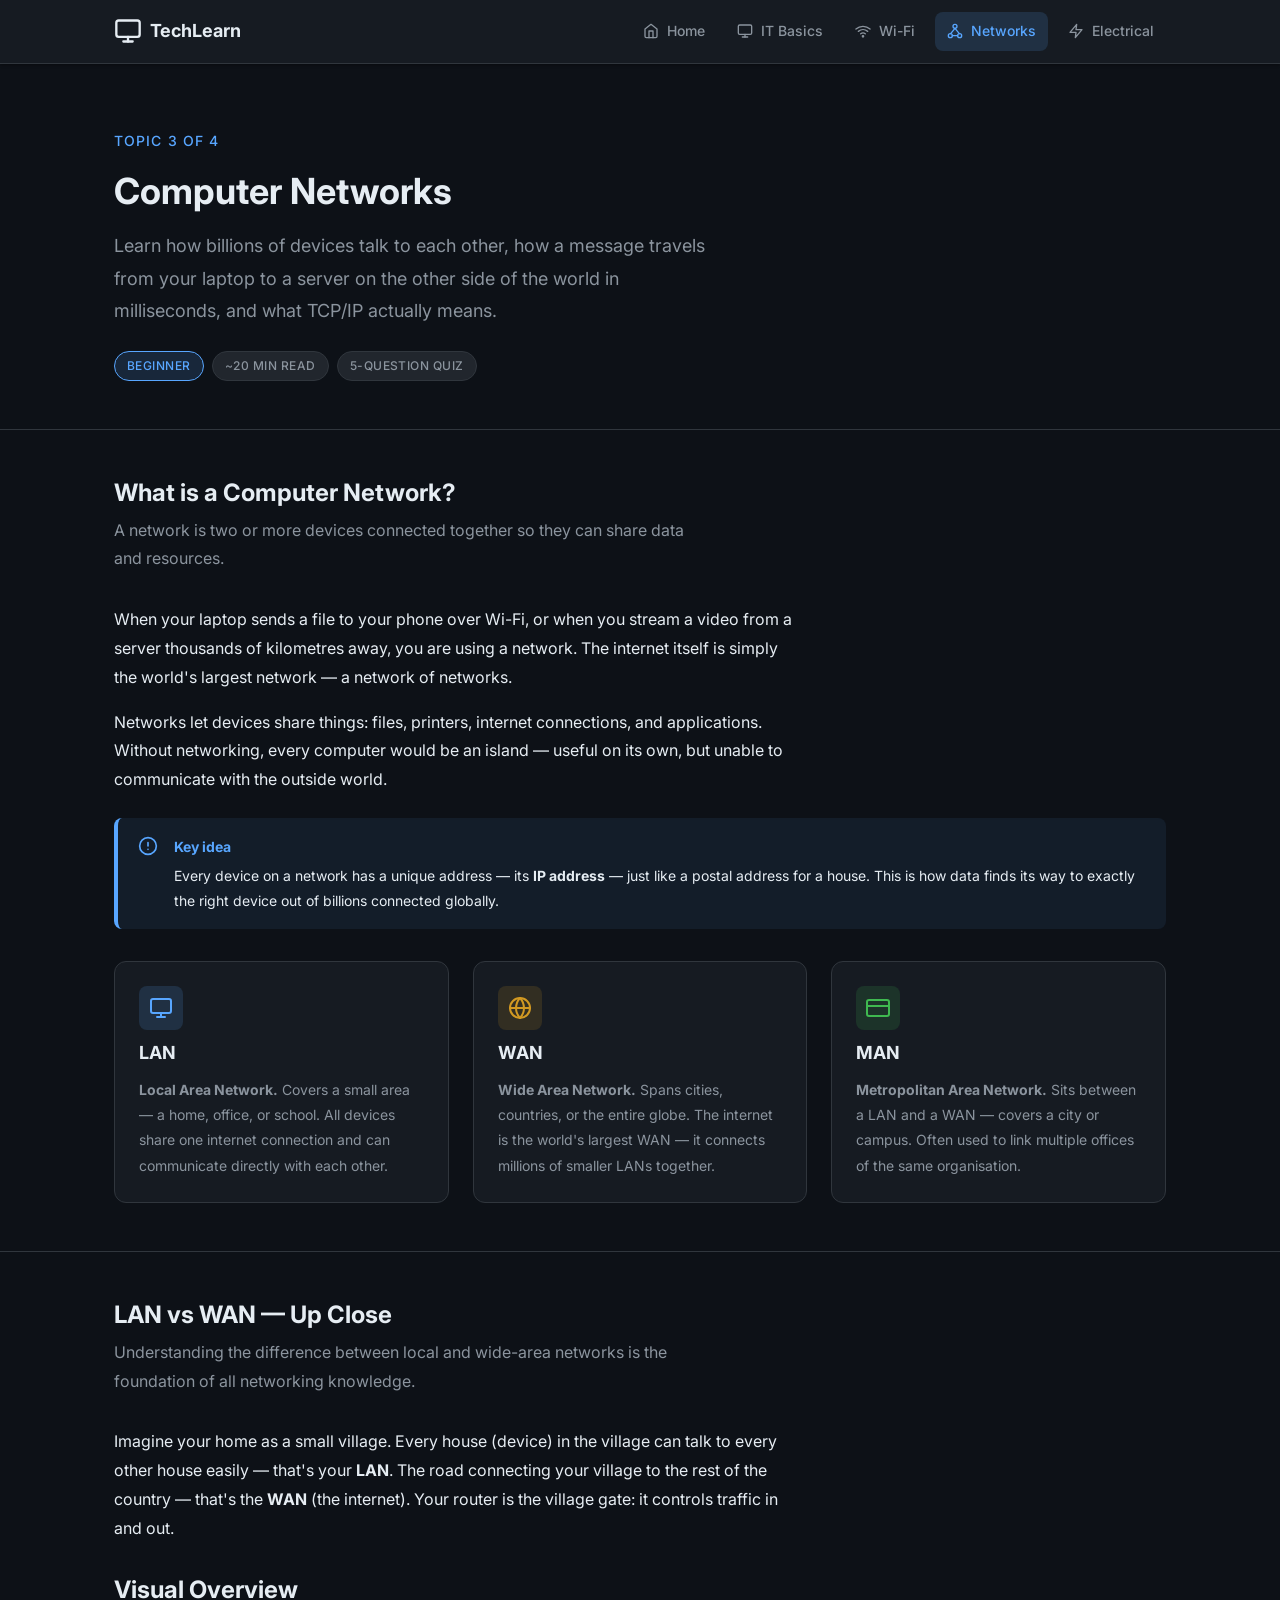
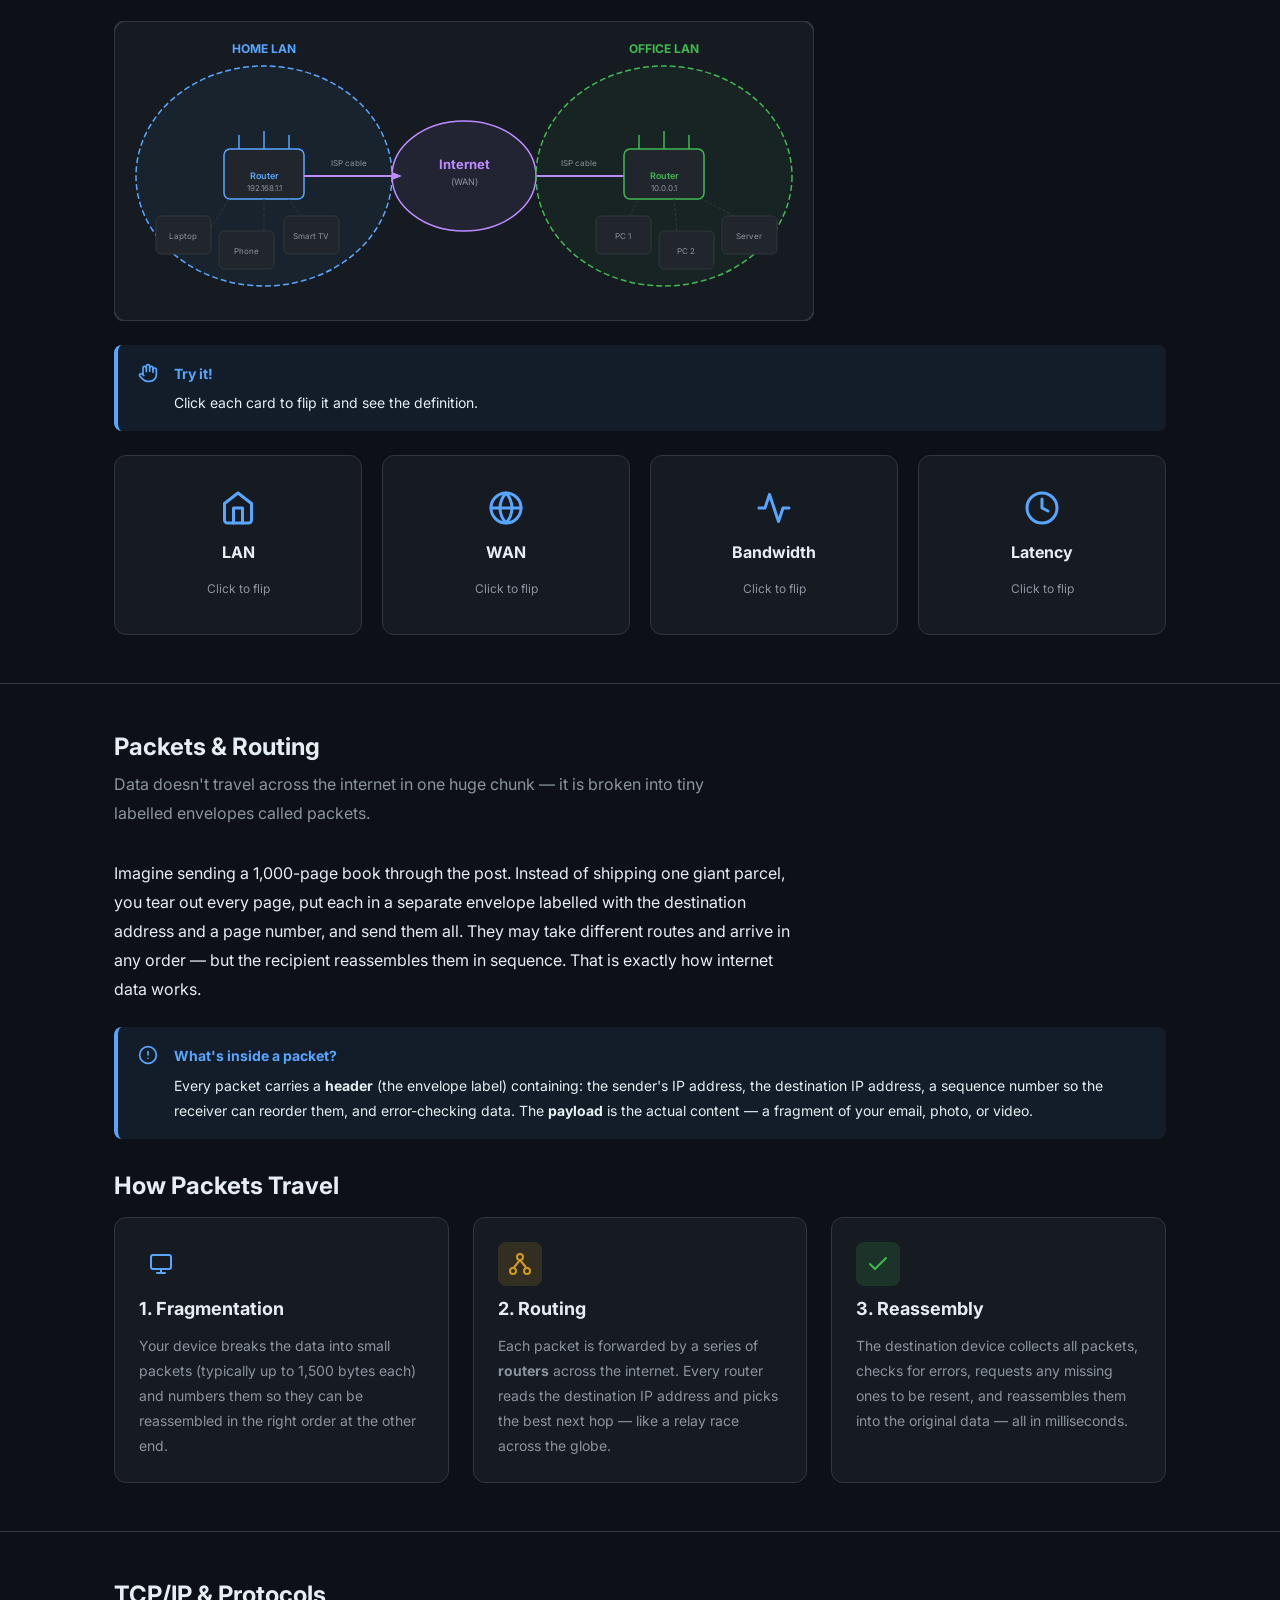
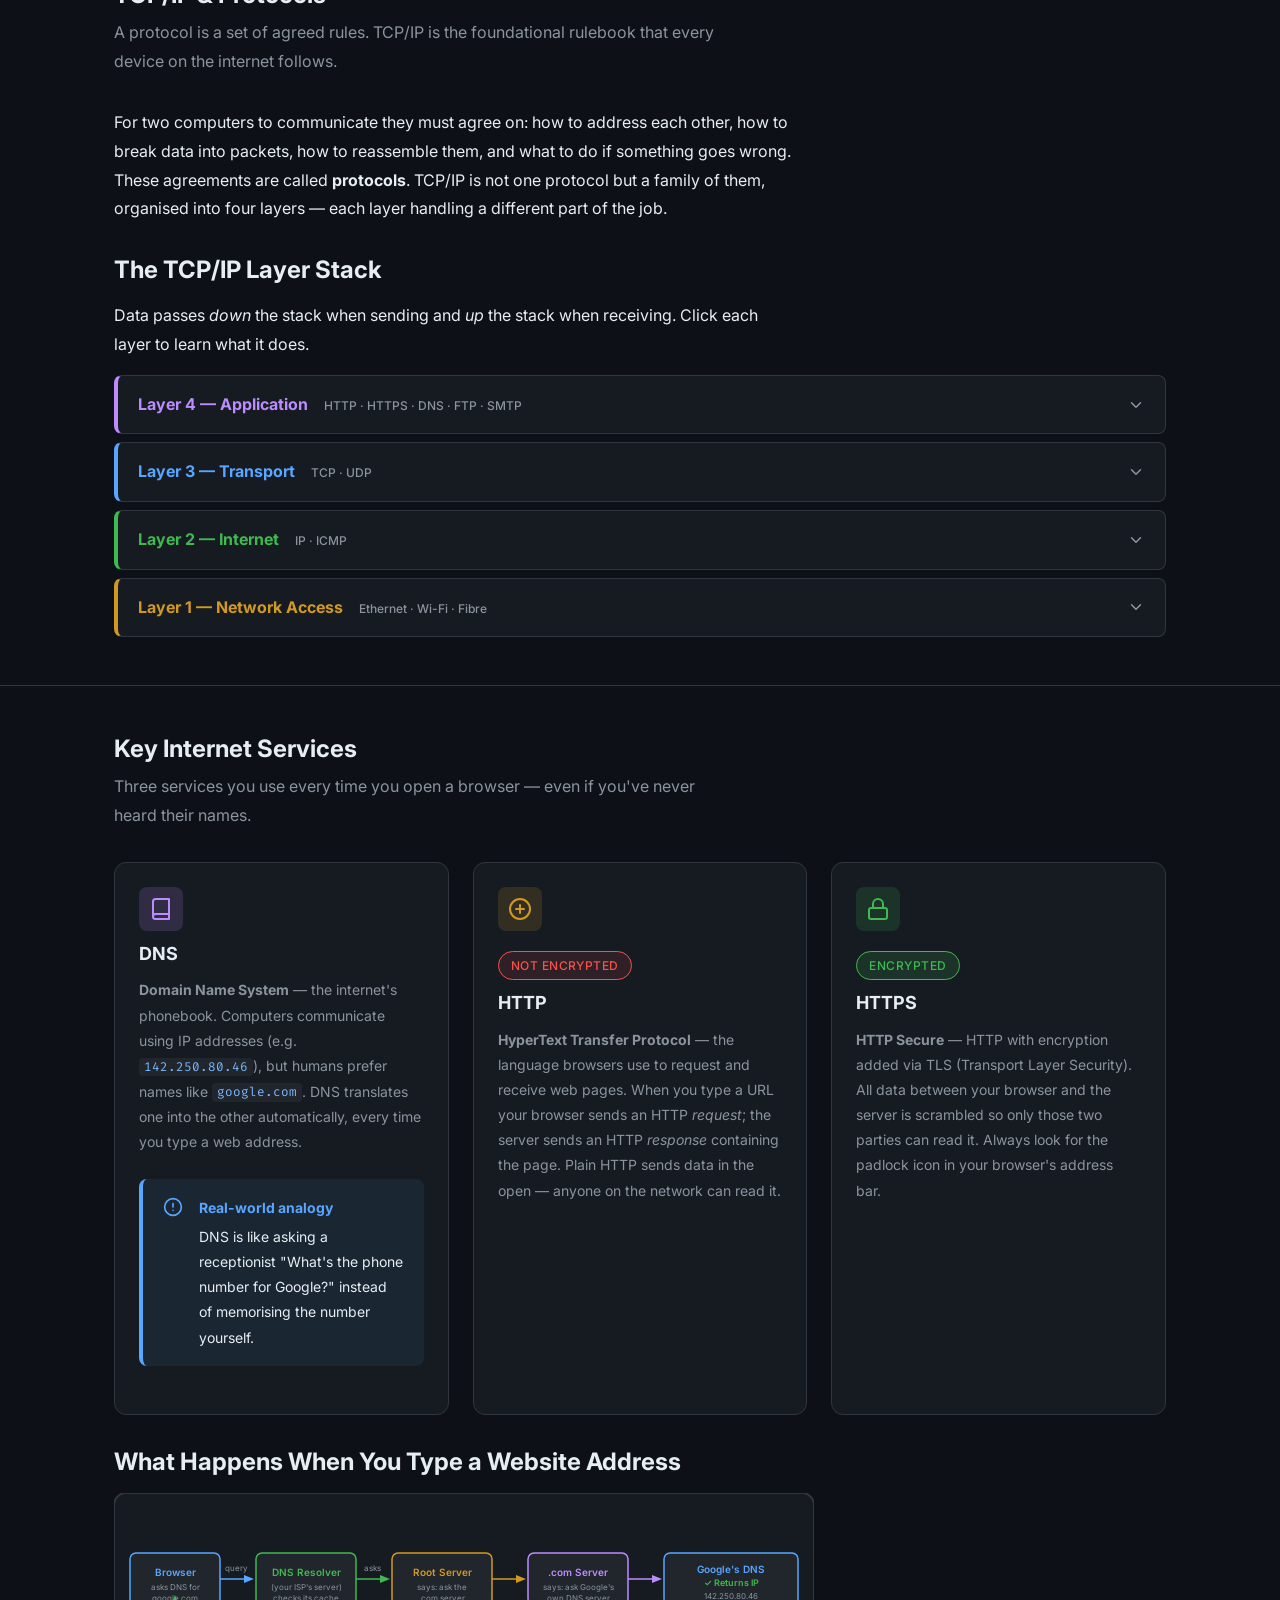
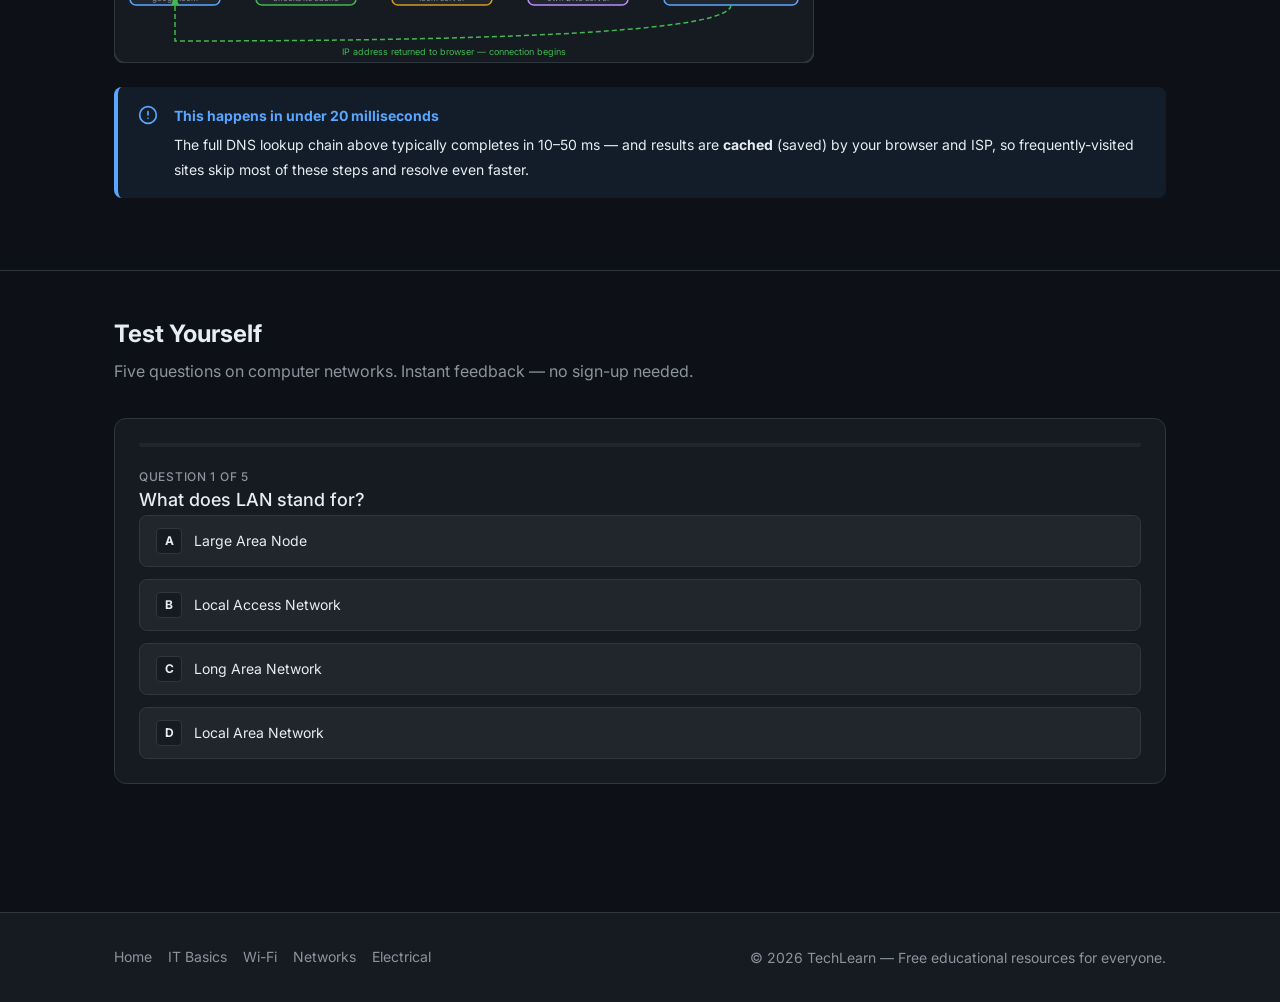
==== pages/computer-networks.html @ b6f6cd89 "update 4" ====
<!DOCTYPE html>
<html lang="en">
<head>
  <meta charset="UTF-8" />
  <meta name="viewport" content="width=device-width, initial-scale=1.0" />
  <meta name="description"
        content="Computer Networks — learn what LANs and WANs are, how data packets travel the internet, what TCP/IP means, and how DNS translates website names into addresses. Beginner-friendly." />

  <title>Computer Networks — TechLearn</title>

  <link rel="stylesheet" href="../css/global.css" />
  <link rel="stylesheet" href="../css/layout.css" />
  <link rel="stylesheet" href="../css/components.css" />
</head>

<body>

  <a href="#main-content" class="skip-link">Skip to main content</a>

  <!-- =========================================================
       NAVIGATION
       ========================================================= -->
  <nav class="site-nav" aria-label="Main navigation">
    <div class="container">

      <a href="../index.html" class="nav-logo" aria-label="TechLearn home">
        <svg aria-hidden="true" xmlns="http://www.w3.org/2000/svg"
             viewBox="0 0 24 24" fill="none"
             stroke="currentColor" stroke-width="2"
             stroke-linecap="round" stroke-linejoin="round">
          <rect x="2" y="3" width="20" height="14" rx="2"/>
          <line x1="8" y1="21" x2="16" y2="21"/>
          <line x1="12" y1="17" x2="12" y2="21"/>
        </svg>
        TechLearn
      </a>

      <ul class="nav-links" role="list">
        <li>
          <a href="../index.html">
            <svg aria-hidden="true" xmlns="http://www.w3.org/2000/svg"
                 viewBox="0 0 24 24" fill="none"
                 stroke="currentColor" stroke-width="2"
                 stroke-linecap="round" stroke-linejoin="round">
              <path d="M3 9l9-7 9 7v11a2 2 0 0 1-2 2H5a2 2 0 0 1-2-2z"/>
              <polyline points="9 22 9 12 15 12 15 22"/>
            </svg>
            Home
          </a>
        </li>
        <li>
          <a href="it-basics.html">
            <svg aria-hidden="true" xmlns="http://www.w3.org/2000/svg"
                 viewBox="0 0 24 24" fill="none"
                 stroke="currentColor" stroke-width="2"
                 stroke-linecap="round" stroke-linejoin="round">
              <rect x="2" y="3" width="20" height="14" rx="2"/>
              <line x1="8" y1="21" x2="16" y2="21"/>
              <line x1="12" y1="17" x2="12" y2="21"/>
            </svg>
            IT Basics
          </a>
        </li>
        <li>
          <a href="wifi-networking.html">
            <svg aria-hidden="true" xmlns="http://www.w3.org/2000/svg"
                 viewBox="0 0 24 24" fill="none"
                 stroke="currentColor" stroke-width="2"
                 stroke-linecap="round" stroke-linejoin="round">
              <path d="M5 12.55a11 11 0 0 1 14.08 0"/>
              <path d="M1.42 9a16 16 0 0 1 21.16 0"/>
              <path d="M8.53 16.11a6 6 0 0 1 6.95 0"/>
              <circle cx="12" cy="20" r="1" fill="currentColor"/>
            </svg>
            Wi-Fi
          </a>
        </li>
        <li>
          <a href="computer-networks.html">
            <svg aria-hidden="true" xmlns="http://www.w3.org/2000/svg"
                 viewBox="0 0 24 24" fill="none"
                 stroke="currentColor" stroke-width="2"
                 stroke-linecap="round" stroke-linejoin="round">
              <circle cx="12" cy="5" r="3"/>
              <circle cx="5" cy="19" r="3"/>
              <circle cx="19" cy="19" r="3"/>
              <line x1="12" y1="8" x2="5.5" y2="16"/>
              <line x1="12" y1="8" x2="18.5" y2="16"/>
              <line x1="8" y1="19" x2="16" y2="19"/>
            </svg>
            Networks
          </a>
        </li>
        <li>
          <a href="electrical-systems.html">
            <svg aria-hidden="true" xmlns="http://www.w3.org/2000/svg"
                 viewBox="0 0 24 24" fill="none"
                 stroke="currentColor" stroke-width="2"
                 stroke-linecap="round" stroke-linejoin="round">
              <polygon points="13 2 3 14 12 14 11 22 21 10 12 10 13 2"/>
            </svg>
            Electrical
          </a>
        </li>
      </ul>

      <button class="nav-hamburger"
              id="nav-hamburger"
              aria-controls="nav-mobile-menu"
              aria-expanded="false"
              aria-label="Open navigation menu">
        <span></span>
        <span></span>
        <span></span>
      </button>

    </div>
  </nav>

  <!-- Mobile dropdown -->
  <div class="nav-mobile-menu" id="nav-mobile-menu" role="dialog"
       aria-modal="true" aria-label="Navigation menu">
    <a href="../index.html">
      <svg aria-hidden="true" xmlns="http://www.w3.org/2000/svg"
           viewBox="0 0 24 24" fill="none"
           stroke="currentColor" stroke-width="2"
           stroke-linecap="round" stroke-linejoin="round">
        <path d="M3 9l9-7 9 7v11a2 2 0 0 1-2 2H5a2 2 0 0 1-2-2z"/>
        <polyline points="9 22 9 12 15 12 15 22"/>
      </svg>
      Home
    </a>
    <a href="it-basics.html">
      <svg aria-hidden="true" xmlns="http://www.w3.org/2000/svg"
           viewBox="0 0 24 24" fill="none"
           stroke="currentColor" stroke-width="2"
           stroke-linecap="round" stroke-linejoin="round">
        <rect x="2" y="3" width="20" height="14" rx="2"/>
        <line x1="8" y1="21" x2="16" y2="21"/>
        <line x1="12" y1="17" x2="12" y2="21"/>
      </svg>
      IT Basics
    </a>
    <a href="wifi-networking.html">
      <svg aria-hidden="true" xmlns="http://www.w3.org/2000/svg"
           viewBox="0 0 24 24" fill="none"
           stroke="currentColor" stroke-width="2"
           stroke-linecap="round" stroke-linejoin="round">
        <path d="M5 12.55a11 11 0 0 1 14.08 0"/>
        <path d="M1.42 9a16 16 0 0 1 21.16 0"/>
        <path d="M8.53 16.11a6 6 0 0 1 6.95 0"/>
        <circle cx="12" cy="20" r="1" fill="currentColor"/>
      </svg>
      Wi-Fi &amp; Wireless
    </a>
    <a href="computer-networks.html">
      <svg aria-hidden="true" xmlns="http://www.w3.org/2000/svg"
           viewBox="0 0 24 24" fill="none"
           stroke="currentColor" stroke-width="2"
           stroke-linecap="round" stroke-linejoin="round">
        <circle cx="12" cy="5" r="3"/>
        <circle cx="5" cy="19" r="3"/>
        <circle cx="19" cy="19" r="3"/>
        <line x1="12" y1="8" x2="5.5" y2="16"/>
        <line x1="12" y1="8" x2="18.5" y2="16"/>
        <line x1="8" y1="19" x2="16" y2="19"/>
      </svg>
      Computer Networks
    </a>
    <a href="electrical-systems.html">
      <svg aria-hidden="true" xmlns="http://www.w3.org/2000/svg"
           viewBox="0 0 24 24" fill="none"
           stroke="currentColor" stroke-width="2"
           stroke-linecap="round" stroke-linejoin="round">
        <polygon points="13 2 3 14 12 14 11 22 21 10 12 10 13 2"/>
      </svg>
      Electrical Systems
    </a>
  </div>

  <!-- =========================================================
       MAIN CONTENT
       ========================================================= -->
  <main class="site-main" id="main-content">

    <!-- PAGE HERO -->
    <section class="page-hero" aria-labelledby="hero-title">
      <div class="container">
        <p class="page-hero__eyebrow">Topic 3 of 4</p>
        <h1 class="page-hero__title" id="hero-title">Computer Networks</h1>
        <p class="page-hero__subtitle">
          Learn how billions of devices talk to each other, how a message
          travels from your laptop to a server on the other side of the world
          in milliseconds, and what TCP/IP actually means.
        </p>
        <div class="page-hero__tags">
          <span class="badge badge-accent">Beginner</span>
          <span class="badge badge-neutral">~20 min read</span>
          <span class="badge badge-neutral">5-Question Quiz</span>
        </div>
      </div>
    </section>

    <!-- =========================================================
         SECTION 1 — WHAT IS A COMPUTER NETWORK?
         ========================================================= -->
    <section class="content-section" aria-labelledby="sec1-title">
      <div class="container">

        <h2 class="section-title" id="sec1-title">What is a Computer Network?</h2>
        <p class="section-subtitle">
          A network is two or more devices connected together so they can share
          data and resources.
        </p>

        <p>
          When your laptop sends a file to your phone over Wi-Fi, or when
          you stream a video from a server thousands of kilometres away, you
          are using a network. The internet itself is simply the world's largest
          network — a network of networks.
        </p>

        <p style="margin-top: var(--space-4);">
          Networks let devices share things: files, printers, internet
          connections, and applications. Without networking, every computer
          would be an island — useful on its own, but unable to communicate
          with the outside world.
        </p>

        <div class="callout callout-tip" role="note">
          <svg aria-hidden="true" xmlns="http://www.w3.org/2000/svg"
               viewBox="0 0 24 24" fill="none"
               stroke="currentColor" stroke-width="2"
               stroke-linecap="round" stroke-linejoin="round">
            <circle cx="12" cy="12" r="10"/>
            <line x1="12" y1="8" x2="12" y2="12"/>
            <line x1="12" y1="16" x2="12.01" y2="16"/>
          </svg>
          <div class="callout__content">
            <p class="callout__title">Key idea</p>
            <p class="callout__body">
              Every device on a network has a unique address — its
              <strong>IP address</strong> — just like a postal address for a
              house. This is how data finds its way to exactly the right device
              out of billions connected globally.
            </p>
          </div>
        </div>

        <!-- Network types summary cards -->
        <div class="card-grid" style="margin-top: var(--space-8);">

          <div class="card">
            <div class="card__icon">
              <svg aria-hidden="true" xmlns="http://www.w3.org/2000/svg"
                   viewBox="0 0 24 24" fill="none" stroke="currentColor"
                   stroke-width="2" stroke-linecap="round" stroke-linejoin="round">
                <rect x="2" y="3" width="20" height="14" rx="2"/>
                <line x1="8" y1="21" x2="16" y2="21"/>
                <line x1="12" y1="17" x2="12" y2="21"/>
              </svg>
            </div>
            <h3 class="card__title">LAN</h3>
            <p class="card__body">
              <strong>Local Area Network.</strong> Covers a small area — a home,
              office, or school. All devices share one internet connection and can
              communicate directly with each other.
            </p>
          </div>

          <div class="card">
            <div class="card__icon" style="color: var(--color-warning); background-color:rgba(210,153,34,0.15);">
              <svg aria-hidden="true" xmlns="http://www.w3.org/2000/svg"
                   viewBox="0 0 24 24" fill="none" stroke="currentColor"
                   stroke-width="2" stroke-linecap="round" stroke-linejoin="round">
                <circle cx="12" cy="12" r="10"/>
                <line x1="2" y1="12" x2="22" y2="12"/>
                <path d="M12 2a15.3 15.3 0 0 1 4 10 15.3 15.3 0 0 1-4 10 15.3 15.3 0 0 1-4-10 15.3 15.3 0 0 1 4-10z"/>
              </svg>
            </div>
            <h3 class="card__title">WAN</h3>
            <p class="card__body">
              <strong>Wide Area Network.</strong> Spans cities, countries, or
              the entire globe. The internet is the world's largest WAN — it
              connects millions of smaller LANs together.
            </p>
          </div>

          <div class="card">
            <div class="card__icon" style="color: var(--color-success); background-color:rgba(63,185,80,0.15);">
              <svg aria-hidden="true" xmlns="http://www.w3.org/2000/svg"
                   viewBox="0 0 24 24" fill="none" stroke="currentColor"
                   stroke-width="2" stroke-linecap="round" stroke-linejoin="round">
                <rect x="1" y="4" width="22" height="16" rx="2" ry="2"/>
                <line x1="1" y1="10" x2="23" y2="10"/>
              </svg>
            </div>
            <h3 class="card__title">MAN</h3>
            <p class="card__body">
              <strong>Metropolitan Area Network.</strong> Sits between a LAN and
              a WAN — covers a city or campus. Often used to link multiple
              offices of the same organisation.
            </p>
          </div>

        </div>

      </div>
    </section>

    <!-- =========================================================
         SECTION 2 — LAN vs WAN
         ========================================================= -->
    <section class="content-section" aria-labelledby="sec2-title">
      <div class="container">

        <h2 class="section-title" id="sec2-title">LAN vs WAN — Up Close</h2>
        <p class="section-subtitle">
          Understanding the difference between local and wide-area networks is
          the foundation of all networking knowledge.
        </p>

        <p>
          Imagine your home as a small village. Every house (device) in the
          village can talk to every other house easily — that's your
          <strong>LAN</strong>. The road connecting your village to the rest of
          the country — that's the <strong>WAN</strong> (the internet). Your
          router is the village gate: it controls traffic in and out.
        </p>

        <!-- LAN vs WAN diagram -->
        <h3 style="margin: var(--space-8) 0 var(--space-4);">Visual Overview</h3>
        <div style="overflow-x: auto; margin-bottom: var(--space-6);">
          <svg viewBox="0 0 700 300" role="img"
               aria-label="Diagram showing two LANs (Home and Office) connected through the internet WAN"
               style="width:100%; max-width:700px; display:block;">

            <rect x="0" y="0" width="700" height="300" rx="12"
                  fill="#161b22" stroke="#30363d" stroke-width="2"/>

            <!-- HOME LAN bubble -->
            <ellipse cx="150" cy="155" rx="128" ry="110"
                     fill="rgba(88,166,255,0.05)" stroke="#58a6ff" stroke-width="1.5" stroke-dasharray="6,3"/>
            <text x="150" y="32" text-anchor="middle" fill="#58a6ff"
                  font-size="12" font-family="Inter,sans-serif" font-weight="700">HOME LAN</text>

            <!-- Router (home) -->
            <rect x="110" y="128" width="80" height="50" rx="6"
                  fill="#21262d" stroke="#58a6ff" stroke-width="1.5"/>
            <line x1="125" y1="128" x2="125" y2="114" stroke="#58a6ff" stroke-width="1.5"/>
            <line x1="150" y1="128" x2="150" y2="110" stroke="#58a6ff" stroke-width="1.5"/>
            <line x1="175" y1="128" x2="175" y2="114" stroke="#58a6ff" stroke-width="1.5"/>
            <text x="150" y="158" text-anchor="middle" fill="#58a6ff"
                  font-size="9" font-family="Inter,sans-serif" font-weight="600">Router</text>
            <text x="150" y="170" text-anchor="middle" fill="#8b949e"
                  font-size="8" font-family="Inter,sans-serif">192.168.1.1</text>

            <!-- Home devices -->
            <rect x="42" y="195" width="55" height="38" rx="5"
                  fill="#21262d" stroke="#30363d" stroke-width="1"/>
            <text x="69" y="218" text-anchor="middle" fill="#8b949e"
                  font-size="8" font-family="Inter,sans-serif">Laptop</text>
            <line x1="97" y1="207" x2="115" y2="178" stroke="#30363d" stroke-width="1" stroke-dasharray="3,2"/>

            <rect x="105" y="210" width="55" height="38" rx="5"
                  fill="#21262d" stroke="#30363d" stroke-width="1"/>
            <text x="132" y="233" text-anchor="middle" fill="#8b949e"
                  font-size="8" font-family="Inter,sans-serif">Phone</text>
            <line x1="150" y1="210" x2="150" y2="178" stroke="#30363d" stroke-width="1" stroke-dasharray="3,2"/>

            <rect x="170" y="195" width="55" height="38" rx="5"
                  fill="#21262d" stroke="#30363d" stroke-width="1"/>
            <text x="197" y="218" text-anchor="middle" fill="#8b949e"
                  font-size="8" font-family="Inter,sans-serif">Smart TV</text>
            <line x1="187" y1="195" x2="175" y2="178" stroke="#30363d" stroke-width="1" stroke-dasharray="3,2"/>

            <!-- WAN / Internet cloud in the centre -->
            <ellipse cx="350" cy="155" rx="72" ry="55"
                     fill="rgba(188,140,255,0.08)" stroke="#bc8cff" stroke-width="1.5"/>
            <text x="350" y="148" text-anchor="middle" fill="#bc8cff"
                  font-size="13" font-family="Inter,sans-serif" font-weight="700">Internet</text>
            <text x="350" y="164" text-anchor="middle" fill="#8b949e"
                  font-size="9" font-family="Inter,sans-serif">(WAN)</text>

            <!-- Connection lines: home router ↔ internet -->
            <line x1="190" y1="155" x2="278" y2="155"
                  stroke="#bc8cff" stroke-width="2"/>
            <polygon points="278,151 288,155 278,159" fill="#bc8cff"/>

            <!-- Connection lines: internet ↔ office router -->
            <line x1="422" y1="155" x2="510" y2="155"
                  stroke="#bc8cff" stroke-width="2"/>
            <polygon points="510,151 520,155 510,159" fill="#bc8cff"/>

            <!-- OFFICE LAN bubble -->
            <ellipse cx="550" cy="155" rx="128" ry="110"
                     fill="rgba(63,185,80,0.05)" stroke="#3fb950" stroke-width="1.5" stroke-dasharray="6,3"/>
            <text x="550" y="32" text-anchor="middle" fill="#3fb950"
                  font-size="12" font-family="Inter,sans-serif" font-weight="700">OFFICE LAN</text>

            <!-- Router (office) -->
            <rect x="510" y="128" width="80" height="50" rx="6"
                  fill="#21262d" stroke="#3fb950" stroke-width="1.5"/>
            <line x1="525" y1="128" x2="525" y2="114" stroke="#3fb950" stroke-width="1.5"/>
            <line x1="550" y1="128" x2="550" y2="110" stroke="#3fb950" stroke-width="1.5"/>
            <line x1="575" y1="128" x2="575" y2="114" stroke="#3fb950" stroke-width="1.5"/>
            <text x="550" y="158" text-anchor="middle" fill="#3fb950"
                  font-size="9" font-family="Inter,sans-serif" font-weight="600">Router</text>
            <text x="550" y="170" text-anchor="middle" fill="#8b949e"
                  font-size="8" font-family="Inter,sans-serif">10.0.0.1</text>

            <!-- Office devices -->
            <rect x="482" y="195" width="55" height="38" rx="5"
                  fill="#21262d" stroke="#30363d" stroke-width="1"/>
            <text x="509" y="218" text-anchor="middle" fill="#8b949e"
                  font-size="8" font-family="Inter,sans-serif">PC 1</text>
            <line x1="515" y1="195" x2="525" y2="178" stroke="#30363d" stroke-width="1" stroke-dasharray="3,2"/>

            <rect x="545" y="210" width="55" height="38" rx="5"
                  fill="#21262d" stroke="#30363d" stroke-width="1"/>
            <text x="572" y="233" text-anchor="middle" fill="#8b949e"
                  font-size="8" font-family="Inter,sans-serif">PC 2</text>
            <line x1="563" y1="210" x2="560" y2="178" stroke="#30363d" stroke-width="1" stroke-dasharray="3,2"/>

            <rect x="608" y="195" width="55" height="38" rx="5"
                  fill="#21262d" stroke="#30363d" stroke-width="1"/>
            <text x="635" y="218" text-anchor="middle" fill="#8b949e"
                  font-size="8" font-family="Inter,sans-serif">Server</text>
            <line x1="620" y1="195" x2="588" y2="178" stroke="#30363d" stroke-width="1" stroke-dasharray="3,2"/>

            <!-- Labels -->
            <text x="235" y="145" text-anchor="middle" fill="#8b949e"
                  font-size="8" font-family="Inter,sans-serif">ISP cable</text>
            <text x="465" y="145" text-anchor="middle" fill="#8b949e"
                  font-size="8" font-family="Inter,sans-serif">ISP cable</text>

          </svg>
        </div>

        <!-- Flip cards: key concepts -->
        <div class="callout callout-tip" role="note">
          <svg aria-hidden="true" xmlns="http://www.w3.org/2000/svg"
               viewBox="0 0 24 24" fill="none"
               stroke="currentColor" stroke-width="2"
               stroke-linecap="round" stroke-linejoin="round">
            <path d="M18 11V6a2 2 0 0 0-2-2 2 2 0 0 0-2 2"/>
            <path d="M14 10V4a2 2 0 0 0-2-2 2 2 0 0 0-2 2v2"/>
            <path d="M10 10.5V6a2 2 0 0 0-2-2 2 2 0 0 0-2 2v8"/>
            <path d="M18 8a2 2 0 1 1 4 0v6a8 8 0 0 1-8 8h-2c-2.8 0-4.5-.86-5.99-2.34l-3.6-3.6a2 2 0 0 1 2.83-2.82L7 15"/>
          </svg>
          <div class="callout__content">
            <p class="callout__title">Try it!</p>
            <p class="callout__body">Click each card to flip it and see the definition.</p>
          </div>
        </div>

        <div class="flip-grid" role="list" style="margin-top: var(--space-6);">

          <div class="flip-card" role="listitem" tabindex="0"
               aria-label="LAN — click to flip and learn more">
            <div class="flip-card__inner">
              <div class="flip-card__front">
                <svg aria-hidden="true" xmlns="http://www.w3.org/2000/svg"
                     viewBox="0 0 24 24" fill="none" stroke="currentColor"
                     stroke-width="2" stroke-linecap="round" stroke-linejoin="round">
                  <path d="M3 9l9-7 9 7v11a2 2 0 0 1-2 2H5a2 2 0 0 1-2-2z"/>
                  <polyline points="9 22 9 12 15 12 15 22"/>
                </svg>
                <p class="flip-card__front-title">LAN</p>
                <p class="flip-card__hint">Click to flip</p>
              </div>
              <div class="flip-card__back">
                <p class="flip-card__back-text">
                  <strong>Local Area Network.</strong> A network limited to
                  one building or site — your home Wi-Fi is a LAN. Devices
                  share one internet connection and can directly send files to
                  each other.
                </p>
              </div>
            </div>
          </div>

          <div class="flip-card" role="listitem" tabindex="0"
               aria-label="WAN — click to flip and learn more">
            <div class="flip-card__inner">
              <div class="flip-card__front">
                <svg aria-hidden="true" xmlns="http://www.w3.org/2000/svg"
                     viewBox="0 0 24 24" fill="none" stroke="currentColor"
                     stroke-width="2" stroke-linecap="round" stroke-linejoin="round">
                  <circle cx="12" cy="12" r="10"/>
                  <line x1="2" y1="12" x2="22" y2="12"/>
                  <path d="M12 2a15.3 15.3 0 0 1 4 10 15.3 15.3 0 0 1-4 10 15.3 15.3 0 0 1-4-10 15.3 15.3 0 0 1 4-10z"/>
                </svg>
                <p class="flip-card__front-title">WAN</p>
                <p class="flip-card__hint">Click to flip</p>
              </div>
              <div class="flip-card__back">
                <p class="flip-card__back-text">
                  <strong>Wide Area Network.</strong> A network that spans
                  large geographical areas — cities, countries, or the globe.
                  The internet is the largest WAN ever built.
                </p>
              </div>
            </div>
          </div>

          <div class="flip-card" role="listitem" tabindex="0"
               aria-label="Bandwidth — click to flip and learn more">
            <div class="flip-card__inner">
              <div class="flip-card__front">
                <svg aria-hidden="true" xmlns="http://www.w3.org/2000/svg"
                     viewBox="0 0 24 24" fill="none" stroke="currentColor"
                     stroke-width="2" stroke-linecap="round" stroke-linejoin="round">
                  <polyline points="22 12 18 12 15 21 9 3 6 12 2 12"/>
                </svg>
                <p class="flip-card__front-title">Bandwidth</p>
                <p class="flip-card__hint">Click to flip</p>
              </div>
              <div class="flip-card__back">
                <p class="flip-card__back-text">
                  The maximum amount of data a connection can carry per second,
                  measured in Mbps or Gbps. Think of it as the width of a
                  pipe — wider means more water (data) at once.
                </p>
              </div>
            </div>
          </div>

          <div class="flip-card" role="listitem" tabindex="0"
               aria-label="Latency — click to flip and learn more">
            <div class="flip-card__inner">
              <div class="flip-card__front">
                <svg aria-hidden="true" xmlns="http://www.w3.org/2000/svg"
                     viewBox="0 0 24 24" fill="none" stroke="currentColor"
                     stroke-width="2" stroke-linecap="round" stroke-linejoin="round">
                  <circle cx="12" cy="12" r="10"/>
                  <polyline points="12 6 12 12 16 14"/>
                </svg>
                <p class="flip-card__front-title">Latency</p>
                <p class="flip-card__hint">Click to flip</p>
              </div>
              <div class="flip-card__back">
                <p class="flip-card__back-text">
                  The delay between sending data and receiving a response,
                  measured in milliseconds (ms). Low latency is critical for
                  gaming and video calls; bandwidth matters more for downloads.
                </p>
              </div>
            </div>
          </div>

        </div>

      </div>
    </section>

    <!-- =========================================================
         SECTION 3 — PACKETS & ROUTING
         ========================================================= -->
    <section class="content-section" aria-labelledby="sec3-title">
      <div class="container">

        <h2 class="section-title" id="sec3-title">Packets &amp; Routing</h2>
        <p class="section-subtitle">
          Data doesn't travel across the internet in one huge chunk — it is
          broken into tiny labelled envelopes called packets.
        </p>

        <p>
          Imagine sending a 1,000-page book through the post. Instead of
          shipping one giant parcel, you tear out every page, put each in a
          separate envelope labelled with the destination address and a page
          number, and send them all. They may take different routes and arrive
          in any order — but the recipient reassembles them in sequence.
          That is exactly how internet data works.
        </p>

        <div class="callout callout-tip" role="note">
          <svg aria-hidden="true" xmlns="http://www.w3.org/2000/svg"
               viewBox="0 0 24 24" fill="none"
               stroke="currentColor" stroke-width="2"
               stroke-linecap="round" stroke-linejoin="round">
            <circle cx="12" cy="12" r="10"/>
            <line x1="12" y1="8" x2="12" y2="12"/>
            <line x1="12" y1="16" x2="12.01" y2="16"/>
          </svg>
          <div class="callout__content">
            <p class="callout__title">What's inside a packet?</p>
            <p class="callout__body">
              Every packet carries a <strong>header</strong> (the envelope label)
              containing: the sender's IP address, the destination IP address,
              a sequence number so the receiver can reorder them, and error-checking
              data. The <strong>payload</strong> is the actual content — a fragment
              of your email, photo, or video.
            </p>
          </div>
        </div>

        <h3 style="margin: var(--space-8) 0 var(--space-4);">How Packets Travel</h3>

        <div class="card-grid">

          <div class="card">
            <div class="card__icon" style="font-size: var(--text-xl); background:none; color: var(--color-accent);">
              <svg aria-hidden="true" xmlns="http://www.w3.org/2000/svg"
                   viewBox="0 0 24 24" fill="none" stroke="currentColor"
                   stroke-width="2" stroke-linecap="round" stroke-linejoin="round">
                <rect x="2" y="3" width="20" height="14" rx="2"/>
                <line x1="8" y1="21" x2="16" y2="21"/>
                <line x1="12" y1="17" x2="12" y2="21"/>
              </svg>
            </div>
            <h3 class="card__title">1. Fragmentation</h3>
            <p class="card__body">
              Your device breaks the data into small packets (typically up to
              1,500 bytes each) and numbers them so they can be reassembled
              in the right order at the other end.
            </p>
          </div>

          <div class="card">
            <div class="card__icon" style="color: var(--color-warning); background-color:rgba(210,153,34,0.15);">
              <svg aria-hidden="true" xmlns="http://www.w3.org/2000/svg"
                   viewBox="0 0 24 24" fill="none" stroke="currentColor"
                   stroke-width="2" stroke-linecap="round" stroke-linejoin="round">
                <circle cx="12" cy="5" r="3"/>
                <circle cx="5" cy="19" r="3"/>
                <circle cx="19" cy="19" r="3"/>
                <line x1="12" y1="8" x2="5.5" y2="16"/>
                <line x1="12" y1="8" x2="18.5" y2="16"/>
              </svg>
            </div>
            <h3 class="card__title">2. Routing</h3>
            <p class="card__body">
              Each packet is forwarded by a series of <strong>routers</strong>
              across the internet. Every router reads the destination IP address
              and picks the best next hop — like a relay race across the globe.
            </p>
          </div>

          <div class="card">
            <div class="card__icon" style="color: var(--color-success); background-color:rgba(63,185,80,0.15);">
              <svg aria-hidden="true" xmlns="http://www.w3.org/2000/svg"
                   viewBox="0 0 24 24" fill="none" stroke="currentColor"
                   stroke-width="2" stroke-linecap="round" stroke-linejoin="round">
                <polyline points="20 6 9 17 4 12"/>
              </svg>
            </div>
            <h3 class="card__title">3. Reassembly</h3>
            <p class="card__body">
              The destination device collects all packets, checks for errors,
              requests any missing ones to be resent, and reassembles them into
              the original data — all in milliseconds.
            </p>
          </div>

        </div>

      </div>
    </section>

    <!-- =========================================================
         SECTION 4 — TCP/IP & PROTOCOLS
         ========================================================= -->
    <section class="content-section" aria-labelledby="sec4-title">
      <div class="container">

        <h2 class="section-title" id="sec4-title">TCP/IP &amp; Protocols</h2>
        <p class="section-subtitle">
          A protocol is a set of agreed rules. TCP/IP is the foundational
          rulebook that every device on the internet follows.
        </p>

        <p>
          For two computers to communicate they must agree on: how to address
          each other, how to break data into packets, how to reassemble them,
          and what to do if something goes wrong. These agreements are called
          <strong>protocols</strong>. TCP/IP is not one protocol but a family
          of them, organised into four layers — each layer handling a different
          part of the job.
        </p>

        <!-- TCP/IP layer stack diagram -->
        <h3 style="margin: var(--space-8) 0 var(--space-4);">The TCP/IP Layer Stack</h3>
        <p style="margin-bottom: var(--space-4);">
          Data passes <em>down</em> the stack when sending and <em>up</em>
          the stack when receiving. Click each layer to learn what it does.
        </p>

        <div class="accordion" role="list">

          <!-- Layer 4: Application -->
          <div class="accordion-item" role="listitem"
               style="border-left: 4px solid #bc8cff;">
            <button class="accordion-trigger"
                    aria-expanded="false"
                    aria-controls="layer-app">
              <span>
                <strong style="color:#bc8cff;">Layer 4 — Application</strong>
                &nbsp;&nbsp;
                <span style="font-size:var(--text-xs); color:var(--color-text-secondary);">HTTP · HTTPS · DNS · FTP · SMTP</span>
              </span>
              <svg aria-hidden="true" xmlns="http://www.w3.org/2000/svg"
                   viewBox="0 0 24 24" fill="none" stroke="currentColor"
                   stroke-width="2" stroke-linecap="round" stroke-linejoin="round">
                <polyline points="6 9 12 15 18 9"/>
              </svg>
            </button>
            <div class="accordion-content" id="layer-app">
              <div class="accordion-body">
                <p>
                  The layer your programs use directly. When your browser asks for a
                  webpage it uses <strong>HTTP</strong> or <strong>HTTPS</strong>.
                  When it looks up a domain name it uses <strong>DNS</strong>.
                  When your email client sends mail it uses <strong>SMTP</strong>.
                  This layer defines <em>what</em> is being requested, not how to
                  deliver it — that's the lower layers' job.
                </p>
              </div>
            </div>
          </div>

          <!-- Layer 3: Transport -->
          <div class="accordion-item" role="listitem"
               style="border-left: 4px solid #58a6ff;">
            <button class="accordion-trigger"
                    aria-expanded="false"
                    aria-controls="layer-transport">
              <span>
                <strong style="color:#58a6ff;">Layer 3 — Transport</strong>
                &nbsp;&nbsp;
                <span style="font-size:var(--text-xs); color:var(--color-text-secondary);">TCP · UDP</span>
              </span>
              <svg aria-hidden="true" xmlns="http://www.w3.org/2000/svg"
                   viewBox="0 0 24 24" fill="none" stroke="currentColor"
                   stroke-width="2" stroke-linecap="round" stroke-linejoin="round">
                <polyline points="6 9 12 15 18 9"/>
              </svg>
            </button>
            <div class="accordion-content" id="layer-transport">
              <div class="accordion-body">
                <p style="margin-bottom: var(--space-3);">
                  Handles end-to-end delivery between two programs. There are two
                  main protocols here:
                </p>
                <ul style="list-style: disc; padding-left: var(--space-5); line-height: var(--leading-loose);">
                  <li>
                    <strong>TCP (Transmission Control Protocol)</strong> — guarantees
                    delivery. If a packet is lost it is resent. Used for web browsing,
                    email, file downloads — anything where accuracy matters.
                  </li>
                  <li>
                    <strong>UDP (User Datagram Protocol)</strong> — faster but no
                    delivery guarantee. Used for video calls, live streams, and games
                    where a tiny bit of lost data is acceptable but speed is critical.
                  </li>
                </ul>
              </div>
            </div>
          </div>

          <!-- Layer 2: Internet -->
          <div class="accordion-item" role="listitem"
               style="border-left: 4px solid #3fb950;">
            <button class="accordion-trigger"
                    aria-expanded="false"
                    aria-controls="layer-internet">
              <span>
                <strong style="color:#3fb950;">Layer 2 — Internet</strong>
                &nbsp;&nbsp;
                <span style="font-size:var(--text-xs); color:var(--color-text-secondary);">IP · ICMP</span>
              </span>
              <svg aria-hidden="true" xmlns="http://www.w3.org/2000/svg"
                   viewBox="0 0 24 24" fill="none" stroke="currentColor"
                   stroke-width="2" stroke-linecap="round" stroke-linejoin="round">
                <polyline points="6 9 12 15 18 9"/>
              </svg>
            </button>
            <div class="accordion-content" id="layer-internet">
              <div class="accordion-body">
                <p>
                  The <strong>IP (Internet Protocol)</strong> layer handles
                  addressing and routing. It stamps every packet with the
                  sender and destination IP addresses, then routers across the
                  internet use those addresses to forward the packet to its destination.
                  Think of IP as the postal address written on an envelope —
                  without it, no one knows where to send the data.
                </p>
              </div>
            </div>
          </div>

          <!-- Layer 1: Network Access -->
          <div class="accordion-item" role="listitem"
               style="border-left: 4px solid #d29922;">
            <button class="accordion-trigger"
                    aria-expanded="false"
                    aria-controls="layer-network">
              <span>
                <strong style="color:#d29922;">Layer 1 — Network Access</strong>
                &nbsp;&nbsp;
                <span style="font-size:var(--text-xs); color:var(--color-text-secondary);">Ethernet · Wi-Fi · Fibre</span>
              </span>
              <svg aria-hidden="true" xmlns="http://www.w3.org/2000/svg"
                   viewBox="0 0 24 24" fill="none" stroke="currentColor"
                   stroke-width="2" stroke-linecap="round" stroke-linejoin="round">
                <polyline points="6 9 12 15 18 9"/>
              </svg>
            </button>
            <div class="accordion-content" id="layer-network">
              <div class="accordion-body">
                <p>
                  The physical layer — the actual cables, radio waves, or fibre
                  optic light pulses that carry the raw bits. This layer converts
                  digital 1s and 0s into electrical signals (Ethernet cable),
                  radio waves (Wi-Fi), or pulses of light (fibre optic). It also
                  handles the short-range addressing between devices on the same
                  local network using <strong>MAC addresses</strong>.
                </p>
              </div>
            </div>
          </div>

        </div><!-- /accordion -->

      </div>
    </section>

    <!-- =========================================================
         SECTION 5 — DNS, HTTP & HTTPS
         ========================================================= -->
    <section class="content-section" aria-labelledby="sec5-title">
      <div class="container">

        <h2 class="section-title" id="sec5-title">Key Internet Services</h2>
        <p class="section-subtitle">
          Three services you use every time you open a browser — even if you've
          never heard their names.
        </p>

        <div class="card-grid" style="margin-top: var(--space-6);">

          <!-- DNS -->
          <div class="card">
            <div class="card__icon" style="color:#bc8cff; background-color:rgba(188,140,255,0.15);">
              <svg aria-hidden="true" xmlns="http://www.w3.org/2000/svg"
                   viewBox="0 0 24 24" fill="none" stroke="currentColor"
                   stroke-width="2" stroke-linecap="round" stroke-linejoin="round">
                <path d="M4 19.5A2.5 2.5 0 0 1 6.5 17H20"/>
                <path d="M6.5 2H20v20H6.5A2.5 2.5 0 0 1 4 19.5v-15A2.5 2.5 0 0 1 6.5 2z"/>
              </svg>
            </div>
            <h3 class="card__title">DNS</h3>
            <p class="card__body">
              <strong>Domain Name System</strong> — the internet's phonebook.
              Computers communicate using IP addresses (e.g. <code>142.250.80.46</code>),
              but humans prefer names like <code>google.com</code>. DNS translates
              one into the other automatically, every time you type a web address.
            </p>
            <div class="callout callout-tip" role="note" style="margin-top: var(--space-3);">
              <svg aria-hidden="true" xmlns="http://www.w3.org/2000/svg"
                   viewBox="0 0 24 24" fill="none" stroke="currentColor"
                   stroke-width="2" stroke-linecap="round" stroke-linejoin="round">
                <circle cx="12" cy="12" r="10"/>
                <line x1="12" y1="8" x2="12" y2="12"/>
                <line x1="12" y1="16" x2="12.01" y2="16"/>
              </svg>
              <div class="callout__content">
                <p class="callout__title">Real-world analogy</p>
                <p class="callout__body">
                  DNS is like asking a receptionist "What's the phone number for
                  Google?" instead of memorising the number yourself.
                </p>
              </div>
            </div>
          </div>

          <!-- HTTP -->
          <div class="card">
            <div class="card__icon" style="color: var(--color-warning); background-color:rgba(210,153,34,0.15);">
              <svg aria-hidden="true" xmlns="http://www.w3.org/2000/svg"
                   viewBox="0 0 24 24" fill="none" stroke="currentColor"
                   stroke-width="2" stroke-linecap="round" stroke-linejoin="round">
                <circle cx="12" cy="12" r="10"/>
                <line x1="12" y1="8" x2="12" y2="16"/>
                <line x1="8" y1="12" x2="16" y2="12"/>
              </svg>
            </div>
            <div class="page-hero__tags">
              <span class="badge badge-neutral" style="background:rgba(248,81,73,0.1); color:var(--color-danger); border-color:var(--color-danger);">Not Encrypted</span>
            </div>
            <h3 class="card__title">HTTP</h3>
            <p class="card__body">
              <strong>HyperText Transfer Protocol</strong> — the language
              browsers use to request and receive web pages. When you type a
              URL your browser sends an HTTP <em>request</em>; the server sends
              an HTTP <em>response</em> containing the page. Plain HTTP sends
              data in the open — anyone on the network can read it.
            </p>
          </div>

          <!-- HTTPS -->
          <div class="card">
            <div class="card__icon" style="color: var(--color-success); background-color:rgba(63,185,80,0.15);">
              <svg aria-hidden="true" xmlns="http://www.w3.org/2000/svg"
                   viewBox="0 0 24 24" fill="none" stroke="currentColor"
                   stroke-width="2" stroke-linecap="round" stroke-linejoin="round">
                <rect x="3" y="11" width="18" height="11" rx="2" ry="2"/>
                <path d="M7 11V7a5 5 0 0 1 10 0v4"/>
              </svg>
            </div>
            <div class="page-hero__tags">
              <span class="badge badge-success">Encrypted</span>
            </div>
            <h3 class="card__title">HTTPS</h3>
            <p class="card__body">
              <strong>HTTP Secure</strong> — HTTP with encryption added via
              TLS (Transport Layer Security). All data between your browser and
              the server is scrambled so only those two parties can read it.
              Always look for the padlock icon in your browser's address bar.
            </p>
          </div>

        </div>

        <!-- DNS lookup flow diagram -->
        <h3 style="margin: var(--space-8) 0 var(--space-4);">What Happens When You Type a Website Address</h3>
        <div style="overflow-x: auto;">
          <svg viewBox="0 0 700 170" role="img"
               aria-label="DNS lookup flow: browser → DNS resolver → root server → TLD server → authoritative server → IP returned to browser"
               style="width:100%; max-width:700px; display:block;">

            <rect x="0" y="0" width="700" height="170" rx="12"
                  fill="#161b22" stroke="#30363d" stroke-width="2"/>

            <!-- Step boxes -->
            <!-- 1: Browser -->
            <rect x="16" y="60" width="90" height="52" rx="6"
                  fill="#21262d" stroke="#58a6ff" stroke-width="1.5"/>
            <text x="61" y="83" text-anchor="middle" fill="#58a6ff"
                  font-size="10" font-family="Inter,sans-serif" font-weight="600">Browser</text>
            <text x="61" y="97" text-anchor="middle" fill="#8b949e"
                  font-size="8" font-family="Inter,sans-serif">asks DNS for</text>
            <text x="61" y="108" text-anchor="middle" fill="#8b949e"
                  font-size="8" font-family="Inter,sans-serif">google.com</text>

            <!-- Arrow 1 -->
            <line x1="106" y1="86" x2="130" y2="86" stroke="#58a6ff" stroke-width="1.5"/>
            <polygon points="130,82 140,86 130,90" fill="#58a6ff"/>
            <text x="122" y="78" text-anchor="middle" fill="#8b949e"
                  font-size="8" font-family="Inter,sans-serif">query</text>

            <!-- 2: DNS Resolver (ISP) -->
            <rect x="142" y="60" width="100" height="52" rx="6"
                  fill="#21262d" stroke="#3fb950" stroke-width="1.5"/>
            <text x="192" y="83" text-anchor="middle" fill="#3fb950"
                  font-size="10" font-family="Inter,sans-serif" font-weight="600">DNS Resolver</text>
            <text x="192" y="97" text-anchor="middle" fill="#8b949e"
                  font-size="8" font-family="Inter,sans-serif">(your ISP's server)</text>
            <text x="192" y="108" text-anchor="middle" fill="#8b949e"
                  font-size="8" font-family="Inter,sans-serif">checks its cache</text>

            <!-- Arrow 2 -->
            <line x1="242" y1="86" x2="266" y2="86" stroke="#3fb950" stroke-width="1.5"/>
            <polygon points="266,82 276,86 266,90" fill="#3fb950"/>
            <text x="258" y="78" text-anchor="middle" fill="#8b949e"
                  font-size="8" font-family="Inter,sans-serif">asks</text>

            <!-- 3: Root DNS Server -->
            <rect x="278" y="60" width="100" height="52" rx="6"
                  fill="#21262d" stroke="#d29922" stroke-width="1.5"/>
            <text x="328" y="83" text-anchor="middle" fill="#d29922"
                  font-size="10" font-family="Inter,sans-serif" font-weight="600">Root Server</text>
            <text x="328" y="97" text-anchor="middle" fill="#8b949e"
                  font-size="8" font-family="Inter,sans-serif">says: ask the</text>
            <text x="328" y="108" text-anchor="middle" fill="#8b949e"
                  font-size="8" font-family="Inter,sans-serif">.com server</text>

            <!-- Arrow 3 -->
            <line x1="378" y1="86" x2="402" y2="86" stroke="#d29922" stroke-width="1.5"/>
            <polygon points="402,82 412,86 402,90" fill="#d29922"/>

            <!-- 4: TLD Server -->
            <rect x="414" y="60" width="100" height="52" rx="6"
                  fill="#21262d" stroke="#bc8cff" stroke-width="1.5"/>
            <text x="464" y="83" text-anchor="middle" fill="#bc8cff"
                  font-size="10" font-family="Inter,sans-serif" font-weight="600">.com Server</text>
            <text x="464" y="97" text-anchor="middle" fill="#8b949e"
                  font-size="8" font-family="Inter,sans-serif">says: ask Google's</text>
            <text x="464" y="108" text-anchor="middle" fill="#8b949e"
                  font-size="8" font-family="Inter,sans-serif">own DNS server</text>

            <!-- Arrow 4 -->
            <line x1="514" y1="86" x2="538" y2="86" stroke="#bc8cff" stroke-width="1.5"/>
            <polygon points="538,82 548,86 538,90" fill="#bc8cff"/>

            <!-- 5: Authoritative Server -->
            <rect x="550" y="60" width="134" height="52" rx="6"
                  fill="#21262d" stroke="#58a6ff" stroke-width="1.5"/>
            <text x="617" y="80" text-anchor="middle" fill="#58a6ff"
                  font-size="10" font-family="Inter,sans-serif" font-weight="600">Google's DNS</text>
            <text x="617" y="93" text-anchor="middle" fill="#3fb950"
                  font-size="9" font-family="Inter,sans-serif" font-weight="600">✓ Returns IP</text>
            <text x="617" y="106" text-anchor="middle" fill="#8b949e"
                  font-size="8" font-family="Inter,sans-serif">142.250.80.46</text>

            <!-- Return arrow back to browser (below) -->
            <path d="M617 112 Q617 148 61 148 L61 112"
                  fill="none" stroke="#3fb950" stroke-width="1.5" stroke-dasharray="5,3"/>
            <polygon points="57,112 61,102 65,112" fill="#3fb950"/>
            <text x="340" y="162" text-anchor="middle" fill="#3fb950"
                  font-size="9" font-family="Inter,sans-serif">IP address returned to browser — connection begins</text>

          </svg>
        </div>

        <div class="callout callout-tip" role="note" style="margin-top: var(--space-6);">
          <svg aria-hidden="true" xmlns="http://www.w3.org/2000/svg"
               viewBox="0 0 24 24" fill="none"
               stroke="currentColor" stroke-width="2"
               stroke-linecap="round" stroke-linejoin="round">
            <circle cx="12" cy="12" r="10"/>
            <line x1="12" y1="8" x2="12" y2="12"/>
            <line x1="12" y1="16" x2="12.01" y2="16"/>
          </svg>
          <div class="callout__content">
            <p class="callout__title">This happens in under 20 milliseconds</p>
            <p class="callout__body">
              The full DNS lookup chain above typically completes in 10–50 ms —
              and results are <strong>cached</strong> (saved) by your browser
              and ISP, so frequently-visited sites skip most of these steps
              and resolve even faster.
            </p>
          </div>
        </div>

      </div>
    </section>

    <!-- =========================================================
         SECTION 6 — MINI QUIZ
         ========================================================= -->
    <section class="content-section" aria-labelledby="quiz-title">
      <div class="container">

        <h2 class="section-title" id="quiz-title">Test Yourself</h2>
        <p class="section-subtitle">
          Five questions on computer networks. Instant feedback — no sign-up
          needed.
        </p>

        <div class="quiz-block" id="quiz"
             role="form"
             aria-label="Computer Networks quiz">

          <div class="quiz-progress" role="progressbar"
               aria-valuenow="0" aria-valuemin="0" aria-valuemax="5"
               aria-label="Quiz progress">
            <div class="quiz-progress__fill" id="quiz-progress-fill"
                 style="width: 0%;"></div>
          </div>

          <div id="quiz-question-area">
            <!-- Populated by interactions.js -->
          </div>

        </div>

      </div>
    </section>

  </main>

  <!-- =========================================================
       FOOTER
       ========================================================= -->
  <footer class="site-footer">
    <div class="container">
      <nav class="footer-links" aria-label="Footer navigation">
        <a href="../index.html">Home</a>
        <a href="it-basics.html">IT Basics</a>
        <a href="wifi-networking.html">Wi-Fi</a>
        <a href="computer-networks.html">Networks</a>
        <a href="electrical-systems.html">Electrical</a>
      </nav>
      <p class="footer-copy">
        &copy; 2026 TechLearn &mdash; Free educational resources for everyone.
      </p>
    </div>
  </footer>

  <script src="../js/nav.js"></script>

  <!-- Quiz questions specific to this page -->
  <script>
    window.QUIZ_QUESTIONS = [
      {
        question: 'What does LAN stand for?',
        options: [
          'Large Area Node',
          'Local Access Network',
          'Long Area Network',
          'Local Area Network'
        ],
        correct: 3,
        explanation: 'LAN stands for Local Area Network — a network that covers a small area such as a home, office, or school building. Your home Wi-Fi is a LAN.'
      },
      {
        question: 'When data is sent over the internet, it is broken into small pieces. What are these pieces called?',
        options: [
          'Frames',
          'Segments',
          'Packets',
          'Blocks'
        ],
        correct: 2,
        explanation: 'Data is broken into packets — small labelled chunks that travel independently across the network and are reassembled at the destination in the correct order.'
      },
      {
        question: 'What is the main job of DNS?',
        options: [
          'Encrypt your internet traffic',
          'Assign IP addresses to devices on your home network',
          'Translate domain names (like google.com) into IP addresses',
          'Speed up your Wi-Fi connection'
        ],
        correct: 2,
        explanation: 'DNS (Domain Name System) acts as the internet\'s phonebook — it translates human-readable domain names into the numerical IP addresses that computers use to find each other.'
      },
      {
        question: 'What is the key difference between HTTP and HTTPS?',
        options: [
          'HTTPS is faster than HTTP',
          'HTTPS encrypts the data; HTTP sends it in plain text',
          'HTTP is newer than HTTPS',
          'There is no practical difference'
        ],
        correct: 1,
        explanation: 'HTTPS adds TLS encryption to HTTP — the data exchanged between your browser and the server is scrambled, so anyone intercepting it sees only gibberish. HTTP sends data in plain text that anyone on the network can read.'
      },
      {
        question: 'Which transport protocol guarantees that all data arrives correctly, resending any lost packets?',
        options: [
          'UDP',
          'IP',
          'DNS',
          'TCP'
        ],
        correct: 3,
        explanation: 'TCP (Transmission Control Protocol) guarantees reliable, ordered delivery. If a packet is lost it is automatically resent. UDP is faster but offers no such guarantee — it is used where speed matters more than perfection (video calls, gaming).'
      }
    ];
  </script>

  <script src="../js/interactions.js"></script>

</body>
</html>
---- css/global.css ----
/* =============================================================
   global.css
   Purpose: CSS custom properties (design tokens), a minimal
   reset, and base typography for the entire site.
   All other CSS files import values from here via var().
   ============================================================= */

/* -------------------------------------------------------------
   1. DESIGN TOKENS
   These variables are the single source of truth for colors,
   fonts, spacing, and border-radius across every page.
   ------------------------------------------------------------- */
:root {
  /* -- Colour palette: dark-mode first ------------------------ */
  --color-bg-primary:    #0d1117;   /* main page background     */
  --color-bg-secondary:  #161b22;   /* cards, nav, sidebar      */
  --color-bg-tertiary:   #21262d;   /* hover states, dividers   */

  --color-accent:        #58a6ff;   /* primary interactive blue */
  --color-accent-hover:  #79b8ff;   /* lighter on hover         */
  --color-accent-glow:   rgba(88, 166, 255, 0.15); /* subtle glow  */

  --color-success:       #3fb950;   /* correct answer / ok      */
  --color-warning:       #d29922;   /* caution notices          */
  --color-danger:        #f85149;   /* wrong answer / error     */

  --color-text-primary:  #e6edf3;   /* body copy                */
  --color-text-secondary:#8b949e;   /* captions, meta info      */
  --color-text-muted:    #484f58;   /* placeholder, disabled    */

  --color-border:        #30363d;   /* card and section borders */

  /* -- Typography -------------------------------------------- */
  --font-heading: 'Inter', system-ui, sans-serif;
  --font-body:    'Inter', system-ui, sans-serif;
  --font-mono:    'Fira Code', 'Courier New', monospace;

  --text-xs:   0.75rem;    /* 12px */
  --text-sm:   0.875rem;   /* 14px */
  --text-base: 1rem;       /* 16px */
  --text-lg:   1.125rem;   /* 18px */
  --text-xl:   1.25rem;    /* 20px */
  --text-2xl:  1.5rem;     /* 24px */
  --text-3xl:  1.875rem;   /* 30px */
  --text-4xl:  2.25rem;    /* 36px */

  --weight-normal: 400;
  --weight-medium: 500;
  --weight-bold:   700;

  --leading-tight:  1.25;
  --leading-normal: 1.6;
  --leading-loose:  1.8;

  /* -- Spacing scale (multiples of 4px) ---------------------- */
  --space-1:  0.25rem;   /*  4px */
  --space-2:  0.5rem;    /*  8px */
  --space-3:  0.75rem;   /* 12px */
  --space-4:  1rem;      /* 16px */
  --space-5:  1.25rem;   /* 20px */
  --space-6:  1.5rem;    /* 24px */
  --space-8:  2rem;      /* 32px */
  --space-10: 2.5rem;    /* 40px */
  --space-12: 3rem;      /* 48px */
  --space-16: 4rem;      /* 64px */
  --space-20: 5rem;      /* 80px */

  /* -- Borders & shadows ------------------------------------- */
  --radius-sm:  4px;
  --radius-md:  8px;
  --radius-lg:  12px;
  --radius-xl:  20px;
  --radius-full: 9999px;

  --shadow-sm: 0 1px 3px rgba(0,0,0,0.4);
  --shadow-md: 0 4px 12px rgba(0,0,0,0.5);
  --shadow-lg: 0 8px 24px rgba(0,0,0,0.6);

  /* -- Transitions ------------------------------------------- */
  --transition-fast:   150ms ease;
  --transition-normal: 250ms ease;
  --transition-slow:   400ms ease;

  /* -- Layout ------------------------------------------------ */
  --max-width: 1100px;   /* maximum content width             */
  --nav-height: 64px;    /* used to offset sticky-nav padding */
}

/* -------------------------------------------------------------
   2. MINIMAL RESET
   Removes browser inconsistencies without nuking everything.
   ------------------------------------------------------------- */
*, *::before, *::after {
  box-sizing: border-box;  /* padding/border included in width */
  margin: 0;
  padding: 0;
}

html {
  /* Smooth scrolling for anchor links */
  scroll-behavior: smooth;
  /* Prevent font size inflation on mobile after orientation change */
  -webkit-text-size-adjust: 100%;
}

body {
  background-color: var(--color-bg-primary);
  color: var(--color-text-primary);
  font-family: var(--font-body);
  font-size: var(--text-base);
  line-height: var(--leading-normal);
  min-height: 100vh;
}

/* Remove list styles when a <ul>/<ol> is inside a nav or has
   a role — keeps semantic HTML without bullet-point noise */
nav ul,
nav ol,
[role="list"] {
  list-style: none;
}

/* Make images responsive and block by default */
img,
svg {
  display: block;
  max-width: 100%;
}

/* Inherit fonts for form elements (browsers reset these) */
input,
button,
textarea,
select {
  font: inherit;
}

/* Remove default button appearance */
button {
  cursor: pointer;
  border: none;
  background: none;
}

/* Prevent overly long words from overflowing narrow containers */
p, h1, h2, h3, h4, h5, h6 {
  overflow-wrap: break-word;
}

/* -------------------------------------------------------------
   3. BASE TYPOGRAPHY
   Heading sizes and line-heights for consistent rhythm.
   ------------------------------------------------------------- */
h1, h2, h3, h4, h5, h6 {
  font-family: var(--font-heading);
  font-weight: var(--weight-bold);
  line-height: var(--leading-tight);
  color: var(--color-text-primary);
}

h1 { font-size: var(--text-4xl); }
h2 { font-size: var(--text-3xl); }
h3 { font-size: var(--text-2xl); }
h4 { font-size: var(--text-xl);  }
h5 { font-size: var(--text-lg);  }
h6 { font-size: var(--text-base);}

p {
  line-height: var(--leading-loose);
  color: var(--color-text-primary);
  max-width: 68ch; /* ~optimal reading width */
}

a {
  color: var(--color-accent);
  text-decoration: none;
  transition: color var(--transition-fast);
}

a:hover,
a:focus-visible {
  color: var(--color-accent-hover);
  text-decoration: underline;
}

/* Visible focus ring for keyboard users (WCAG 2.1 AA) */
:focus-visible {
  outline: 2px solid var(--color-accent);
  outline-offset: 3px;
  border-radius: var(--radius-sm);
}

/* Inline code snippets */
code {
  font-family: var(--font-mono);
  font-size: 0.9em;
  background-color: var(--color-bg-tertiary);
  color: var(--color-accent-hover);
  padding: 0.1em 0.4em;
  border-radius: var(--radius-sm);
}

/* Horizontal rule */
hr {
  border: none;
  border-top: 1px solid var(--color-border);
  margin: var(--space-8) 0;
}

/* -------------------------------------------------------------
   4. UTILITY CLASSES
   Small, single-purpose helpers used throughout all pages.
   ------------------------------------------------------------- */

/* Visually hide an element but keep it accessible to screen readers */
.sr-only {
  position: absolute;
  width: 1px;
  height: 1px;
  padding: 0;
  margin: -1px;
  overflow: hidden;
  clip: rect(0,0,0,0);
  white-space: nowrap;
  border: 0;
}

/* Constrain content width and centre it */
.container {
  width: 100%;
  max-width: var(--max-width);
  margin-inline: auto;           /* shorthand for left+right auto */
  padding-inline: var(--space-6);
}

/* Simple flex row helper */
.flex { display: flex; }
.flex-center {
  display: flex;
  align-items: center;
  justify-content: center;
}

/* Text colour helpers */
.text-accent   { color: var(--color-accent); }
.text-muted    { color: var(--color-text-secondary); }
.text-success  { color: var(--color-success); }
.text-danger   { color: var(--color-danger); }

/* Spacing helpers */
.mt-auto { margin-top: auto; }
.mb-4    { margin-bottom: var(--space-4); }
.mb-8    { margin-bottom: var(--space-8); }

/* Skip-to-content link (WCAG 2.4.1)
   Visually hidden until focused — lets keyboard users jump past the nav */
.skip-link {
  position: absolute;
  top: -100%;          /* off-screen by default */
  left: var(--space-4);
  z-index: 200;        /* above the sticky nav */
  padding: var(--space-2) var(--space-5);
  background-color: var(--color-accent);
  color: #0d1117;
  font-weight: var(--weight-bold);
  font-size: var(--text-sm);
  border-radius: var(--radius-md);
  text-decoration: none;
  transition: top var(--transition-fast);
}

/* Becomes visible when keyboard-focused */
.skip-link:focus {
  top: var(--space-2);
}
---- css/layout.css ----
/* =============================================================
   layout.css
   Purpose: The persistent top navigation, page-level wrappers,
   section headers, and the footer. All pages share these styles.
   Depends on: global.css (must be loaded first)
   ============================================================= */

/* -------------------------------------------------------------
   1. GOOGLE FONTS IMPORT
   Inter for UI text, Fira Code for code snippets.
   Loaded here once so every page gets it via layout.css.
   ------------------------------------------------------------- */
@import url('https://fonts.googleapis.com/css2?family=Inter:wght@400;500;700&family=Fira+Code:wght@400;500&display=swap');

/* -------------------------------------------------------------
   2. TOP NAVIGATION BAR
   Sticky so it stays visible while scrolling.
   ------------------------------------------------------------- */
.site-nav {
  position: sticky;
  top: 0;
  z-index: 100;               /* sits above all page content    */
  height: var(--nav-height);
  background-color: var(--color-bg-secondary);
  border-bottom: 1px solid var(--color-border);
  box-shadow: var(--shadow-sm);
}

.site-nav .container {
  height: 100%;
  display: flex;
  align-items: center;
  justify-content: space-between;
}

/* Site logo / brand name */
.nav-logo {
  display: flex;
  align-items: center;
  gap: var(--space-2);
  font-size: var(--text-lg);
  font-weight: var(--weight-bold);
  color: var(--color-text-primary);
  text-decoration: none;
  transition: color var(--transition-fast);
}

.nav-logo:hover,
.nav-logo:focus-visible {
  color: var(--color-accent);
  text-decoration: none;
}

.nav-logo svg {
  width: 28px;
  height: 28px;
  flex-shrink: 0;
}

/* Desktop nav links list */
.nav-links {
  display: flex;
  align-items: center;
  gap: var(--space-2);
}

.nav-links a {
  display: flex;
  align-items: center;
  gap: var(--space-2);
  padding: var(--space-2) var(--space-3);
  border-radius: var(--radius-md);
  font-size: var(--text-sm);
  font-weight: var(--weight-medium);
  color: var(--color-text-secondary);
  text-decoration: none;
  transition: color var(--transition-fast),
              background-color var(--transition-fast);
}

.nav-links a:hover,
.nav-links a:focus-visible {
  color: var(--color-text-primary);
  background-color: var(--color-bg-tertiary);
  text-decoration: none;
}

/* Active link — highlights the current page */
.nav-links a.active {
  color: var(--color-accent);
  background-color: var(--color-accent-glow);
}

.nav-links a svg {
  width: 16px;
  height: 16px;
  flex-shrink: 0;
}

/* -------------------------------------------------------------
   3. HAMBURGER BUTTON (mobile only)
   Hidden on desktop; shown via media query below.
   ------------------------------------------------------------- */
.nav-hamburger {
  display: none;              /* hidden on desktop              */
  flex-direction: column;
  justify-content: center;
  align-items: center;
  gap: 5px;
  width: 40px;
  height: 40px;
  border-radius: var(--radius-md);
  background: none;
  border: 1px solid var(--color-border);
  cursor: pointer;
  transition: background-color var(--transition-fast);
}

.nav-hamburger:hover {
  background-color: var(--color-bg-tertiary);
}

/* The three bars of the hamburger icon */
.nav-hamburger span {
  display: block;
  width: 20px;
  height: 2px;
  background-color: var(--color-text-primary);
  border-radius: 2px;
  transition: transform var(--transition-normal),
              opacity var(--transition-normal);
}

/* Animate into an X when menu is open */
.nav-hamburger[aria-expanded="true"] span:nth-child(1) {
  transform: translateY(7px) rotate(45deg);
}
.nav-hamburger[aria-expanded="true"] span:nth-child(2) {
  opacity: 0;
}
.nav-hamburger[aria-expanded="true"] span:nth-child(3) {
  transform: translateY(-7px) rotate(-45deg);
}

/* -------------------------------------------------------------
   4. MOBILE NAV MENU (drawer that drops below the nav bar)
   ------------------------------------------------------------- */
.nav-mobile-menu {
  display: none;              /* JS toggles .is-open            */
  position: fixed;
  top: var(--nav-height);
  left: 0;
  right: 0;
  z-index: 99;
  background-color: var(--color-bg-secondary);
  border-bottom: 1px solid var(--color-border);
  box-shadow: var(--shadow-md);
  padding: var(--space-4);
}

.nav-mobile-menu.is-open {
  display: block;
}

.nav-mobile-menu a {
  display: flex;
  align-items: center;
  gap: var(--space-3);
  padding: var(--space-3) var(--space-4);
  border-radius: var(--radius-md);
  font-size: var(--text-base);
  font-weight: var(--weight-medium);
  color: var(--color-text-secondary);
  text-decoration: none;
  transition: color var(--transition-fast),
              background-color var(--transition-fast);
}

.nav-mobile-menu a:hover,
.nav-mobile-menu a.active {
  color: var(--color-text-primary);
  background-color: var(--color-bg-tertiary);
}

.nav-mobile-menu a.active {
  color: var(--color-accent);
  background-color: var(--color-accent-glow);
}

.nav-mobile-menu a svg {
  width: 18px;
  height: 18px;
  flex-shrink: 0;
}

/* -------------------------------------------------------------
   5. PAGE HERO / SECTION HEADER
   Used at the top of each topic page and the home hero.
   ------------------------------------------------------------- */
.page-hero {
  padding: var(--space-16) 0 var(--space-12);
  border-bottom: 1px solid var(--color-border);
}

.page-hero .container {
  display: flex;
  flex-direction: column;
  gap: var(--space-4);
}

.page-hero__eyebrow {
  font-size: var(--text-sm);
  font-weight: var(--weight-medium);
  color: var(--color-accent);
  letter-spacing: 0.08em;
  text-transform: uppercase;
}

.page-hero__title {
  font-size: clamp(var(--text-3xl), 5vw, var(--text-4xl));
  color: var(--color-text-primary);
}

.page-hero__subtitle {
  font-size: var(--text-lg);
  color: var(--color-text-secondary);
  max-width: 55ch;
  line-height: var(--leading-loose);
}

/* Tag/badge row below the subtitle */
.page-hero__tags {
  display: flex;
  flex-wrap: wrap;
  gap: var(--space-2);
  margin-top: var(--space-2);
}

/* -------------------------------------------------------------
   6. MAIN CONTENT AREA
   Wraps everything between the nav and the footer.
   ------------------------------------------------------------- */
.site-main {
  /* Push content down so sticky nav doesn't overlap page-hero */
  padding-bottom: var(--space-20);
}

/* Section dividers within a page */
.content-section {
  padding: var(--space-12) 0;
  border-bottom: 1px solid var(--color-border);
}

.content-section:last-of-type {
  border-bottom: none;
}

.section-title {
  font-size: var(--text-2xl);
  margin-bottom: var(--space-2);
}

.section-subtitle {
  font-size: var(--text-base);
  color: var(--color-text-secondary);
  margin-bottom: var(--space-8);
  max-width: 60ch;
}

/* -------------------------------------------------------------
   7. SITE FOOTER
   ------------------------------------------------------------- */
.site-footer {
  background-color: var(--color-bg-secondary);
  border-top: 1px solid var(--color-border);
  padding: var(--space-8) 0;
}

.site-footer .container {
  display: flex;
  flex-direction: column;
  align-items: center;
  gap: var(--space-4);
  text-align: center;
}

.footer-links {
  display: flex;
  flex-wrap: wrap;
  justify-content: center;
  gap: var(--space-4);
}

.footer-links a {
  font-size: var(--text-sm);
  color: var(--color-text-secondary);
}

.footer-links a:hover {
  color: var(--color-accent);
}

.footer-copy {
  font-size: var(--text-sm);
  color: var(--color-text-secondary); /* muted failed AA contrast; secondary = 5.6:1 ✓ */
}

/* -------------------------------------------------------------
   8. RESPONSIVE BREAKPOINTS
   Mobile-first: base styles above are for small screens.
   We EXPAND the layout at wider viewports.
   ------------------------------------------------------------- */

/* Tablet and up: 640px */
@media (min-width: 640px) {
  .site-footer .container {
    flex-direction: row;
    justify-content: space-between;
    text-align: left;
  }
}

/* Desktop: 768px — show full nav, hide hamburger */
@media (min-width: 768px) {
  .nav-hamburger {
    display: none !important;
  }

  .nav-links {
    display: flex;
  }

  /* Safety: ensure mobile menu never shows on desktop */
  .nav-mobile-menu {
    display: none !important;
  }
}

/* Mobile only: hide desktop nav links, show hamburger */
@media (max-width: 767px) {
  .nav-links {
    display: none;
  }

  .nav-hamburger {
    display: flex;
  }
}
---- css/components.css ----
/* =============================================================
   components.css
   Purpose: Reusable UI components — buttons, cards, flip-cards,
   quiz blocks, badges, info-boxes, and progress indicators.
   Depends on: global.css (must be loaded first)
   ============================================================= */

/* -------------------------------------------------------------
   1. BUTTONS
   ------------------------------------------------------------- */
.btn {
  display: inline-flex;
  align-items: center;
  justify-content: center;
  gap: var(--space-2);
  padding: var(--space-3) var(--space-6);
  border-radius: var(--radius-md);
  font-size: var(--text-sm);
  font-weight: var(--weight-medium);
  text-decoration: none;
  cursor: pointer;
  border: 1px solid transparent;
  transition: background-color var(--transition-fast),
              color var(--transition-fast),
              border-color var(--transition-fast),
              box-shadow var(--transition-fast);
}

/* Primary: filled accent colour */
.btn-primary {
  background-color: var(--color-accent);
  color: #0d1117;              /* dark text on bright button    */
  border-color: var(--color-accent);
}

.btn-primary:hover,
.btn-primary:focus-visible {
  background-color: var(--color-accent-hover);
  border-color: var(--color-accent-hover);
  color: #0d1117;
  text-decoration: none;
}

/* Secondary: outlined */
.btn-secondary {
  background-color: transparent;
  color: var(--color-accent);
  border-color: var(--color-accent);
}

.btn-secondary:hover,
.btn-secondary:focus-visible {
  background-color: var(--color-accent-glow);
  color: var(--color-accent-hover);
  text-decoration: none;
}

/* Ghost: subtle, minimal */
.btn-ghost {
  background-color: transparent;
  color: var(--color-text-secondary);
  border-color: var(--color-border);
}

.btn-ghost:hover,
.btn-ghost:focus-visible {
  background-color: var(--color-bg-tertiary);
  color: var(--color-text-primary);
  text-decoration: none;
}

.btn svg {
  width: 16px;
  height: 16px;
  flex-shrink: 0;
}

/* -------------------------------------------------------------
   2. BADGES / TAGS
   Small labels used on cards and hero sections.
   ------------------------------------------------------------- */
.badge {
  display: inline-flex;
  align-items: center;
  padding: var(--space-1) var(--space-3);
  border-radius: var(--radius-full);
  font-size: var(--text-xs);
  font-weight: var(--weight-medium);
  letter-spacing: 0.04em;
  text-transform: uppercase;
}

.badge-accent {
  background-color: var(--color-accent-glow);
  color: var(--color-accent);
  border: 1px solid var(--color-accent);
}

.badge-success {
  background-color: rgba(63, 185, 80, 0.15);
  color: var(--color-success);
  border: 1px solid var(--color-success);
}

.badge-warning {
  background-color: rgba(210, 153, 34, 0.15);
  color: var(--color-warning);
  border: 1px solid var(--color-warning);
}

.badge-neutral {
  background-color: var(--color-bg-tertiary);
  color: var(--color-text-secondary);
  border: 1px solid var(--color-border);
}

/* -------------------------------------------------------------
   3. TOPIC / INFO CARDS
   Used on the home page and inside topic pages.
   ------------------------------------------------------------- */
.card-grid {
  display: grid;
  gap: var(--space-6);
  /* Responsive: auto-fit means as many columns as fit;
     minmax says each column is at least 260px wide          */
  grid-template-columns: repeat(auto-fit, minmax(260px, 1fr));
}

.card {
  background-color: var(--color-bg-secondary);
  border: 1px solid var(--color-border);
  border-radius: var(--radius-lg);
  padding: var(--space-6);
  display: flex;
  flex-direction: column;
  gap: var(--space-3);
  transition: border-color var(--transition-normal),
              box-shadow var(--transition-normal),
              transform var(--transition-normal);
}

.card:hover {
  border-color: var(--color-accent);
  box-shadow: 0 0 0 1px var(--color-accent), var(--shadow-md);
  transform: translateY(-2px);
}

.card__icon {
  width: 44px;
  height: 44px;
  display: flex;
  align-items: center;
  justify-content: center;
  background-color: var(--color-accent-glow);
  border-radius: var(--radius-md);
  color: var(--color-accent);
}

.card__icon svg {
  width: 24px;
  height: 24px;
}

.card__title {
  font-size: var(--text-lg);
  font-weight: var(--weight-bold);
  color: var(--color-text-primary);
}

.card__body {
  font-size: var(--text-sm);
  color: var(--color-text-secondary);
  line-height: var(--leading-loose);
  flex-grow: 1;               /* pushes any footer to the bottom */
}

.card__footer {
  margin-top: var(--space-2);
}

/* Clickable card (wraps the whole card in an <a>) */
.card-link {
  text-decoration: none;
  color: inherit;
  display: flex;
  flex-direction: column;
}

.card-link:hover,
.card-link:focus-visible {
  text-decoration: none;
}

/* -------------------------------------------------------------
   4. FLIP CARDS
   Click to reveal definition. Used in IT Basics component list.
   Relies on a CSS 3D transform — JS just toggles .is-flipped.
   ------------------------------------------------------------- */
.flip-grid {
  display: grid;
  gap: var(--space-5);
  grid-template-columns: repeat(auto-fit, minmax(200px, 1fr));
}

/* Outer wrapper that sets the 3D perspective */
.flip-card {
  perspective: 1000px;
  height: 180px;
  cursor: pointer;
}

/* The rotating inner container */
.flip-card__inner {
  position: relative;
  width: 100%;
  height: 100%;
  transform-style: preserve-3d;  /* keep both faces in 3D space */
  transition: transform var(--transition-slow);
}

/* Flip on hover OR when .is-flipped class is added by JS */
.flip-card:hover .flip-card__inner,
.flip-card.is-flipped .flip-card__inner {
  transform: rotateY(180deg);
}

/* Shared face styles */
.flip-card__front,
.flip-card__back {
  position: absolute;
  inset: 0;                      /* shorthand for top/right/bottom/left: 0 */
  backface-visibility: hidden;   /* hide the reverse side while facing away */
  border-radius: var(--radius-lg);
  display: flex;
  flex-direction: column;
  align-items: center;
  justify-content: center;
  gap: var(--space-3);
  padding: var(--space-4);
  text-align: center;
  border: 1px solid var(--color-border);
}

.flip-card__front {
  background-color: var(--color-bg-secondary);
}

.flip-card__back {
  background-color: var(--color-accent-glow);
  border-color: var(--color-accent);
  /* Start rotated 180° so it faces away; becomes visible after flip */
  transform: rotateY(180deg);
}

.flip-card__front svg {
  width: 36px;
  height: 36px;
  color: var(--color-accent);
}

.flip-card__front-title {
  font-size: var(--text-base);
  font-weight: var(--weight-bold);
  color: var(--color-text-primary);
}

.flip-card__back-text {
  font-size: var(--text-sm);
  color: var(--color-text-primary);
  line-height: var(--leading-loose);
}

.flip-card__hint {
  font-size: var(--text-xs);
  color: var(--color-text-secondary); /* muted failed AA contrast; secondary = 5.7:1 ✓ */
}

/* -------------------------------------------------------------
   5. INFO / CALLOUT BOXES
   Highlight tips, warnings, or key facts in the content.
   ------------------------------------------------------------- */
.callout {
  display: flex;
  gap: var(--space-4);
  padding: var(--space-4) var(--space-5);
  border-radius: var(--radius-md);
  border-left: 4px solid;
  margin: var(--space-6) 0;
}

.callout svg {
  width: 20px;
  height: 20px;
  flex-shrink: 0;
  margin-top: 2px;             /* optical alignment with text   */
}

.callout__content {
  display: flex;
  flex-direction: column;
  gap: var(--space-1);
}

.callout__title {
  font-size: var(--text-sm);
  font-weight: var(--weight-bold);
}

.callout__body {
  font-size: var(--text-sm);
  line-height: var(--leading-loose);
  max-width: none;             /* override the p max-width */
}

.callout-tip {
  background-color: rgba(88, 166, 255, 0.08);
  border-color: var(--color-accent);
  color: var(--color-text-primary);
}
.callout-tip svg,
.callout-tip .callout__title { color: var(--color-accent); }

.callout-success {
  background-color: rgba(63, 185, 80, 0.08);
  border-color: var(--color-success);
}
.callout-success svg,
.callout-success .callout__title { color: var(--color-success); }

.callout-warning {
  background-color: rgba(210, 153, 34, 0.08);
  border-color: var(--color-warning);
}
.callout-warning svg,
.callout-warning .callout__title { color: var(--color-warning); }

/* -------------------------------------------------------------
   6. QUIZ BLOCK
   Self-contained multiple-choice quiz. JS handles checking answers
   and toggling .is-correct / .is-wrong on each option button.
   ------------------------------------------------------------- */
.quiz-block {
  background-color: var(--color-bg-secondary);
  border: 1px solid var(--color-border);
  border-radius: var(--radius-lg);
  padding: var(--space-6);
  display: flex;
  flex-direction: column;
  gap: var(--space-5);
}

.quiz-header {
  display: flex;
  align-items: center;
  gap: var(--space-3);
}

.quiz-counter {
  font-size: var(--text-xs);
  font-weight: var(--weight-medium);
  color: var(--color-text-secondary); /* muted failed AA contrast; secondary = 5.7:1 ✓ */
  letter-spacing: 0.06em;
  text-transform: uppercase;
}

.quiz-question {
  font-size: var(--text-lg);
  font-weight: var(--weight-medium);
  color: var(--color-text-primary);
  line-height: var(--leading-normal);
}

.quiz-options {
  display: flex;
  flex-direction: column;
  gap: var(--space-3);
}

/* Individual answer button */
.quiz-option {
  display: flex;
  align-items: center;
  gap: var(--space-3);
  width: 100%;
  padding: var(--space-3) var(--space-4);
  border-radius: var(--radius-md);
  border: 1px solid var(--color-border);
  background-color: var(--color-bg-tertiary);
  color: var(--color-text-primary);
  font-size: var(--text-sm);
  text-align: left;
  cursor: pointer;
  transition: border-color var(--transition-fast),
              background-color var(--transition-fast);
}

.quiz-option:hover:not(:disabled) {
  border-color: var(--color-accent);
  background-color: var(--color-accent-glow);
}

/* Letter badge (A, B, C, D) inside each option */
.quiz-option__letter {
  display: inline-flex;
  align-items: center;
  justify-content: center;
  width: 26px;
  height: 26px;
  border-radius: var(--radius-sm);
  background-color: var(--color-bg-secondary);
  border: 1px solid var(--color-border);
  font-size: var(--text-xs);
  font-weight: var(--weight-bold);
  flex-shrink: 0;
}

/* States set by JS after user picks an answer */
.quiz-option.is-correct {
  border-color: var(--color-success);
  background-color: rgba(63, 185, 80, 0.1);
}

.quiz-option.is-correct .quiz-option__letter {
  background-color: var(--color-success);
  color: #0d1117;
  border-color: var(--color-success);
}

.quiz-option.is-wrong {
  border-color: var(--color-danger);
  background-color: rgba(248, 81, 73, 0.1);
}

.quiz-option.is-wrong .quiz-option__letter {
  background-color: var(--color-danger);
  color: #fff;
  border-color: var(--color-danger);
}

.quiz-option:disabled {
  cursor: not-allowed;
  opacity: 0.7;
}

/* Feedback text shown below options after answering */
.quiz-feedback {
  display: none;              /* JS sets display:flex after answer */
  align-items: flex-start;
  gap: var(--space-3);
  padding: var(--space-3) var(--space-4);
  border-radius: var(--radius-md);
  font-size: var(--text-sm);
  line-height: var(--leading-loose);
}

.quiz-feedback.is-visible { display: flex; }

.quiz-feedback.is-correct {
  background-color: rgba(63, 185, 80, 0.1);
  border: 1px solid var(--color-success);
  color: var(--color-success);
}

.quiz-feedback.is-wrong {
  background-color: rgba(248, 81, 73, 0.1);
  border: 1px solid var(--color-danger);
  color: var(--color-danger);
}

.quiz-feedback svg {
  width: 18px;
  height: 18px;
  flex-shrink: 0;
  margin-top: 2px;
}

.quiz-footer {
  display: flex;
  align-items: center;
  justify-content: space-between;
  flex-wrap: wrap;
  gap: var(--space-3);
}

/* Progress bar at the bottom of the quiz */
.quiz-progress {
  width: 100%;
  height: 4px;
  background-color: var(--color-bg-tertiary);
  border-radius: var(--radius-full);
  overflow: hidden;
}

.quiz-progress__fill {
  height: 100%;
  background-color: var(--color-accent);
  border-radius: var(--radius-full);
  /* width is set inline by JS; transition animates the change  */
  transition: width var(--transition-slow);
}

/* Score display at the end of the quiz */
.quiz-score {
  text-align: center;
  padding: var(--space-8);
  display: flex;
  flex-direction: column;
  align-items: center;
  gap: var(--space-4);
}

.quiz-score__number {
  font-size: var(--text-4xl);
  font-weight: var(--weight-bold);
  color: var(--color-accent);
}

.quiz-score__label {
  font-size: var(--text-base);
  color: var(--color-text-secondary);
}

/* -------------------------------------------------------------
   7. ACCORDION (expandable FAQ / detail sections)
   JS toggles .is-open on the .accordion-item.
   ------------------------------------------------------------- */
.accordion {
  display: flex;
  flex-direction: column;
  gap: var(--space-2);
}

.accordion-item {
  background-color: var(--color-bg-secondary);
  border: 1px solid var(--color-border);
  border-radius: var(--radius-md);
  overflow: hidden;
  transition: border-color var(--transition-fast);
}

.accordion-item.is-open {
  border-color: var(--color-accent);
}

.accordion-trigger {
  display: flex;
  align-items: center;
  justify-content: space-between;
  width: 100%;
  padding: var(--space-4) var(--space-5);
  background: none;
  border: none;
  cursor: pointer;
  text-align: left;
  color: var(--color-text-primary);
  font-size: var(--text-base);
  font-weight: var(--weight-medium);
  gap: var(--space-4);
  transition: background-color var(--transition-fast);
}

.accordion-trigger:hover {
  background-color: var(--color-bg-tertiary);
}

/* The chevron icon that rotates when open */
.accordion-trigger svg {
  width: 18px;
  height: 18px;
  flex-shrink: 0;
  color: var(--color-text-secondary);
  transition: transform var(--transition-normal);
}

.accordion-item.is-open .accordion-trigger svg {
  transform: rotate(180deg);
}

.accordion-content {
  /* height:0 with overflow:hidden creates the collapse effect  */
  max-height: 0;
  overflow: hidden;
  transition: max-height var(--transition-slow);
}

.accordion-item.is-open .accordion-content {
  /* JS sets this to the scrollHeight value so it animates open */
  max-height: 600px;
}

.accordion-body {
  padding: 0 var(--space-5) var(--space-5);
  font-size: var(--text-sm);
  color: var(--color-text-secondary);
  line-height: var(--leading-loose);
}

/* -------------------------------------------------------------
   8. COMPARISON TABLE
   Used on the Wi-Fi page (frequency band comparison) and any
   other page that needs a simple styled data table.
   ------------------------------------------------------------- */
.compare-table {
  width: 100%;
  border-collapse: collapse;
  font-size: var(--text-sm);
  background-color: var(--color-bg-secondary);
  border-radius: var(--radius-lg);
  overflow: hidden;         /* keeps border-radius on the table */
  border: 1px solid var(--color-border);
}

.compare-table th,
.compare-table td {
  padding: var(--space-3) var(--space-5);
  text-align: left;
  border-bottom: 1px solid var(--color-border);
}

.compare-table th {
  background-color: var(--color-bg-tertiary);
  color: var(--color-text-secondary);
  font-weight: var(--weight-medium);
  font-size: var(--text-xs);
  text-transform: uppercase;
  letter-spacing: 0.06em;
}

.compare-table td {
  color: var(--color-text-primary);
  line-height: var(--leading-loose);
}

/* Remove bottom border on last row */
.compare-table tbody tr:last-child td {
  border-bottom: none;
}

/* Subtle hover highlight on rows */
.compare-table tbody tr:hover td {
  background-color: var(--color-bg-tertiary);
}

/* -------------------------------------------------------------
   9. RESPONSIVE OVERRIDES (mobile-specific component tweaks)
   These refine component behaviour on narrow viewports.
   General layout breakpoints live in layout.css.
   ------------------------------------------------------------- */

/* Below 480px: collapse flip-grid to single column so cards are
   not too narrow to read comfortably */
@media (max-width: 480px) {
  .flip-grid {
    grid-template-columns: 1fr;
  }

  /* Give flip cards a bit more height when full-width on mobile */
  .flip-card {
    height: 160px;
  }
}

/* Below 480px: tighten quiz block padding */
@media (max-width: 480px) {
  .quiz-block {
    padding: var(--space-4);
  }

  .quiz-option {
    padding: var(--space-3);
  }
}

/* Below 640px: reduce card-grid minimum so cards stack sooner */
@media (max-width: 640px) {
  .card-grid {
    grid-template-columns: 1fr;
  }
}
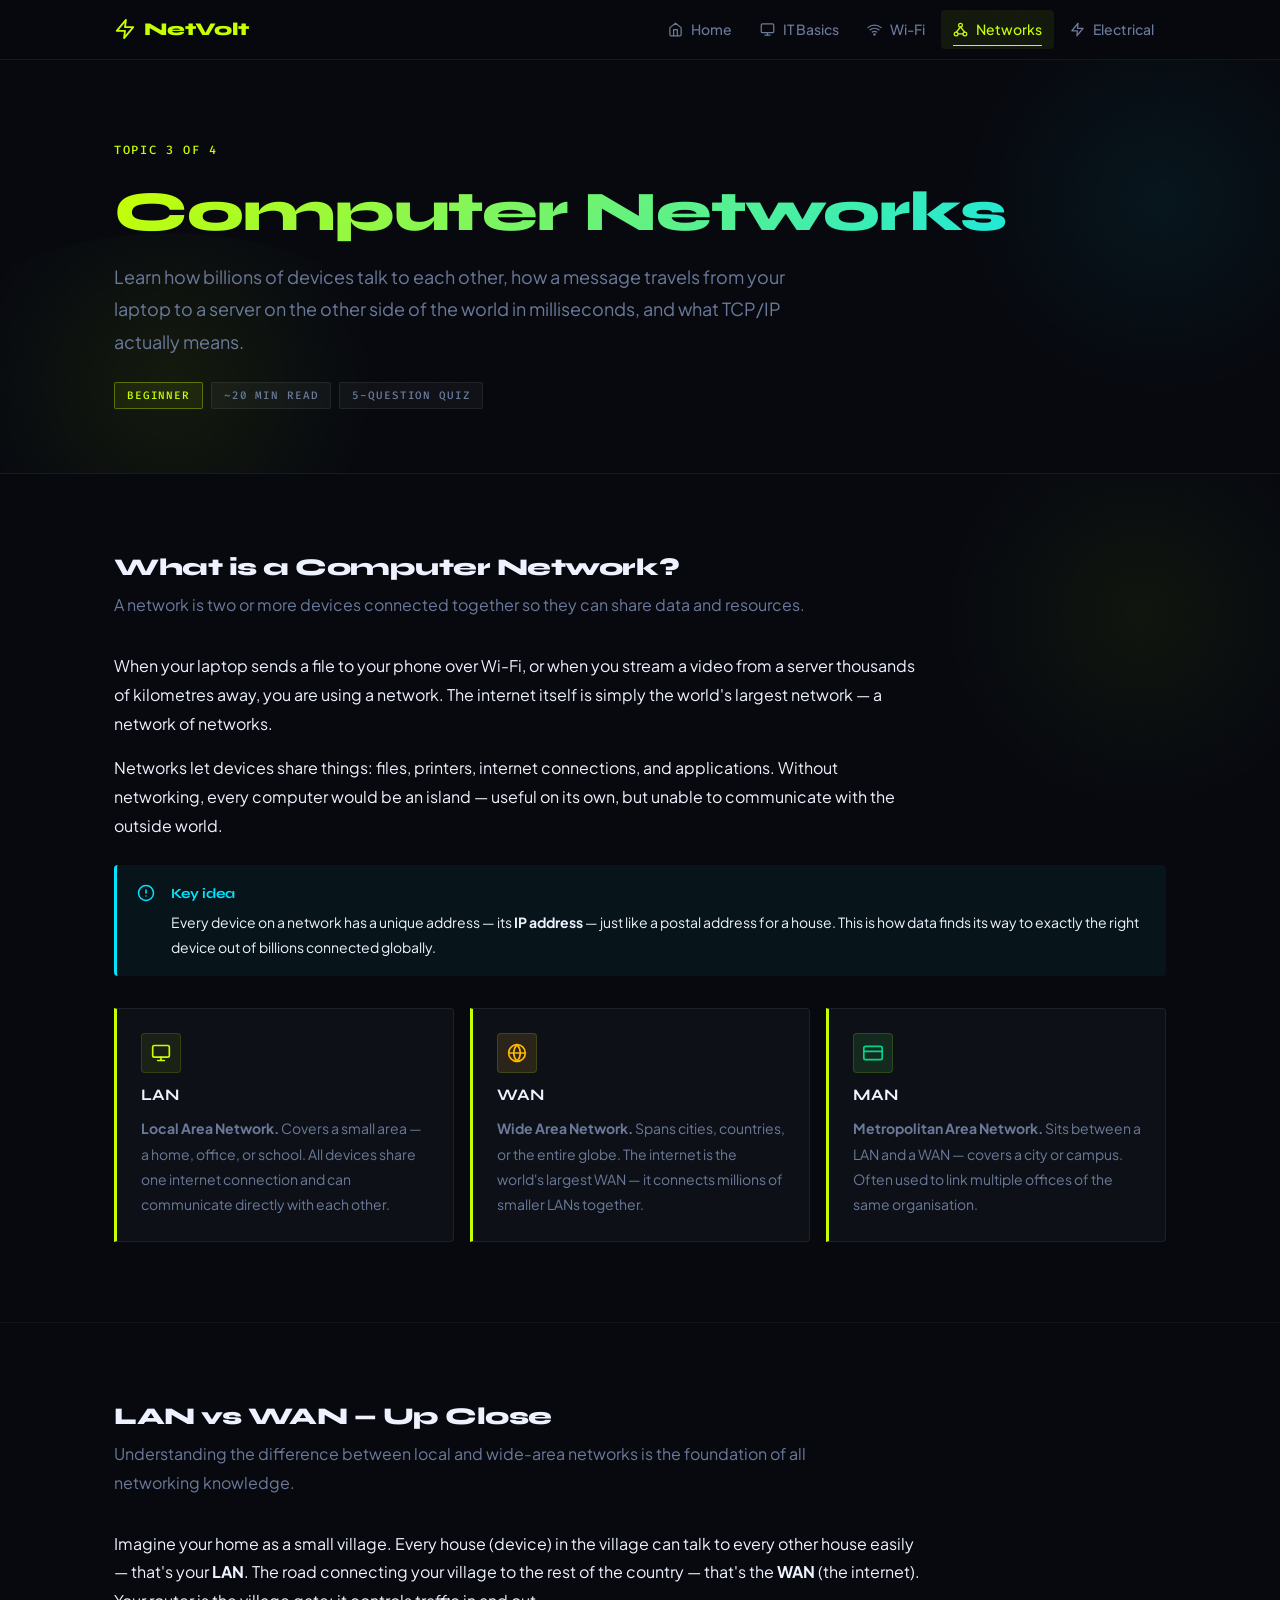
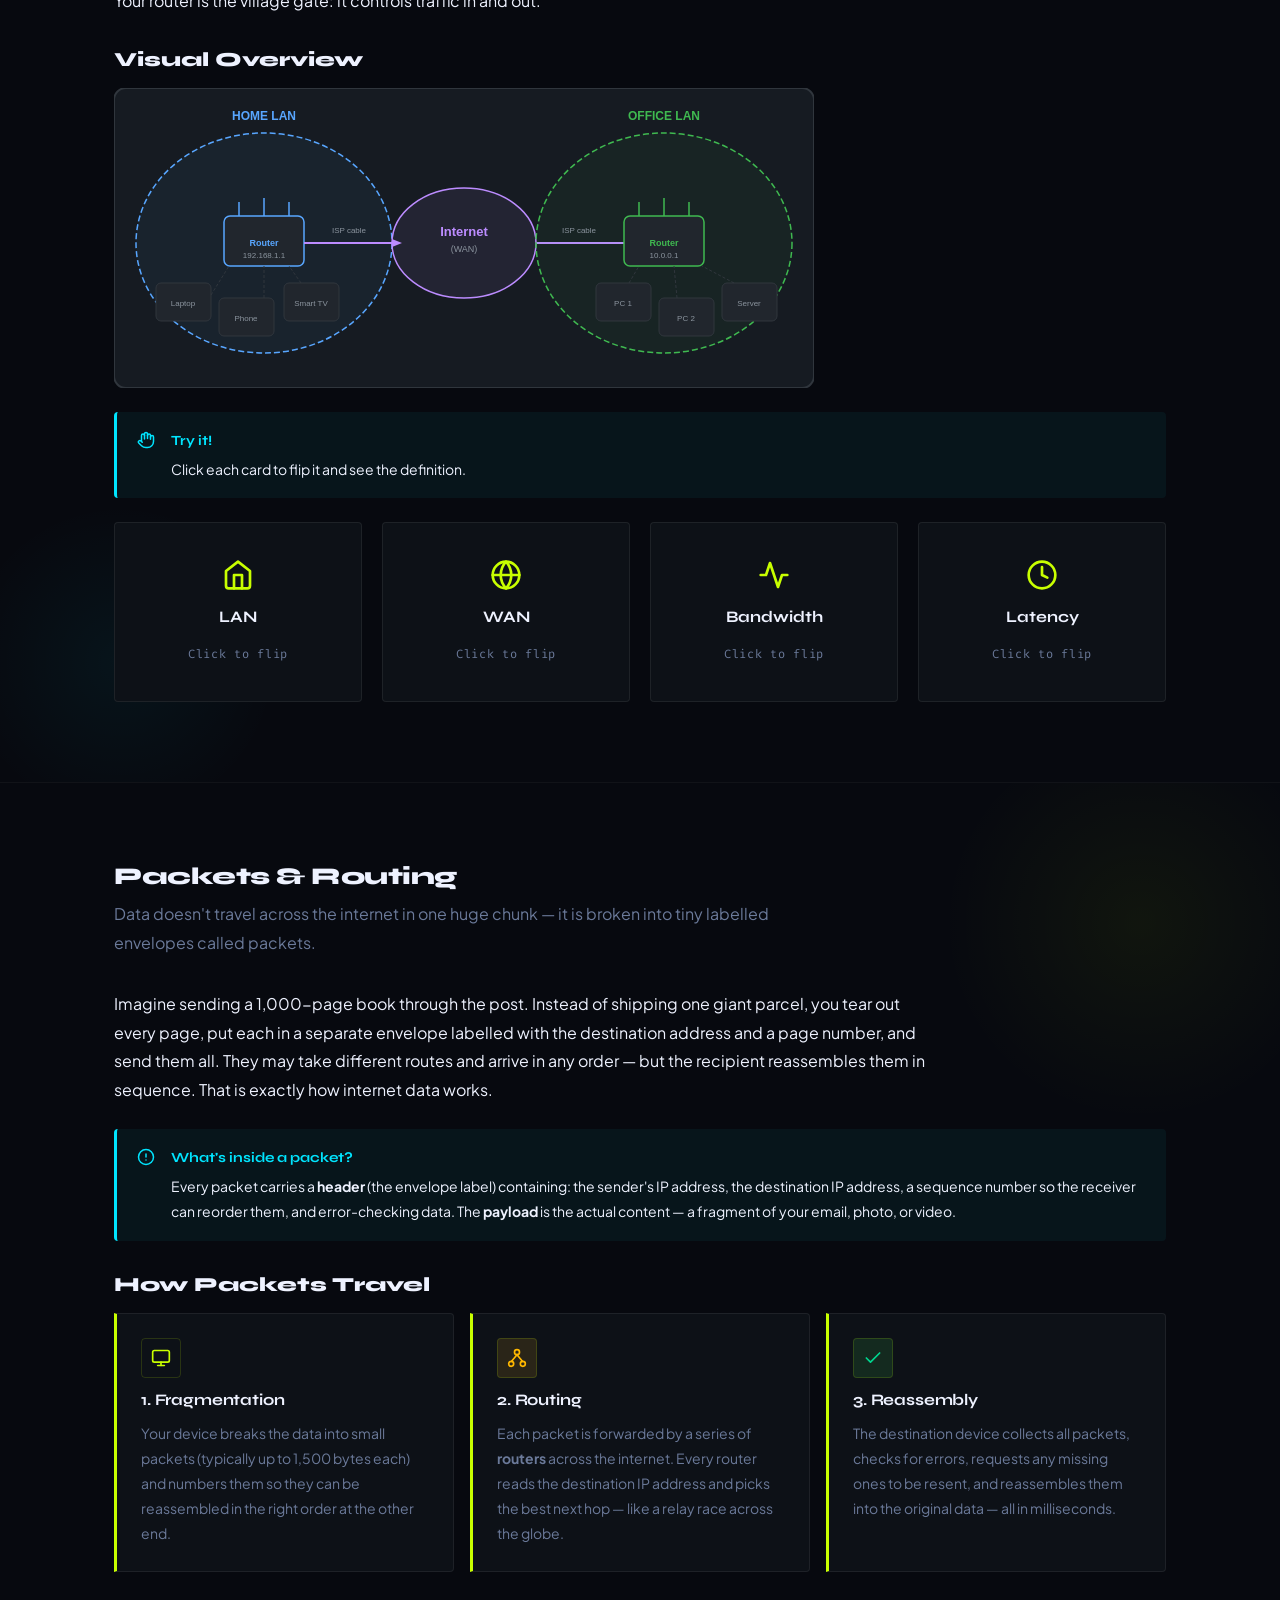
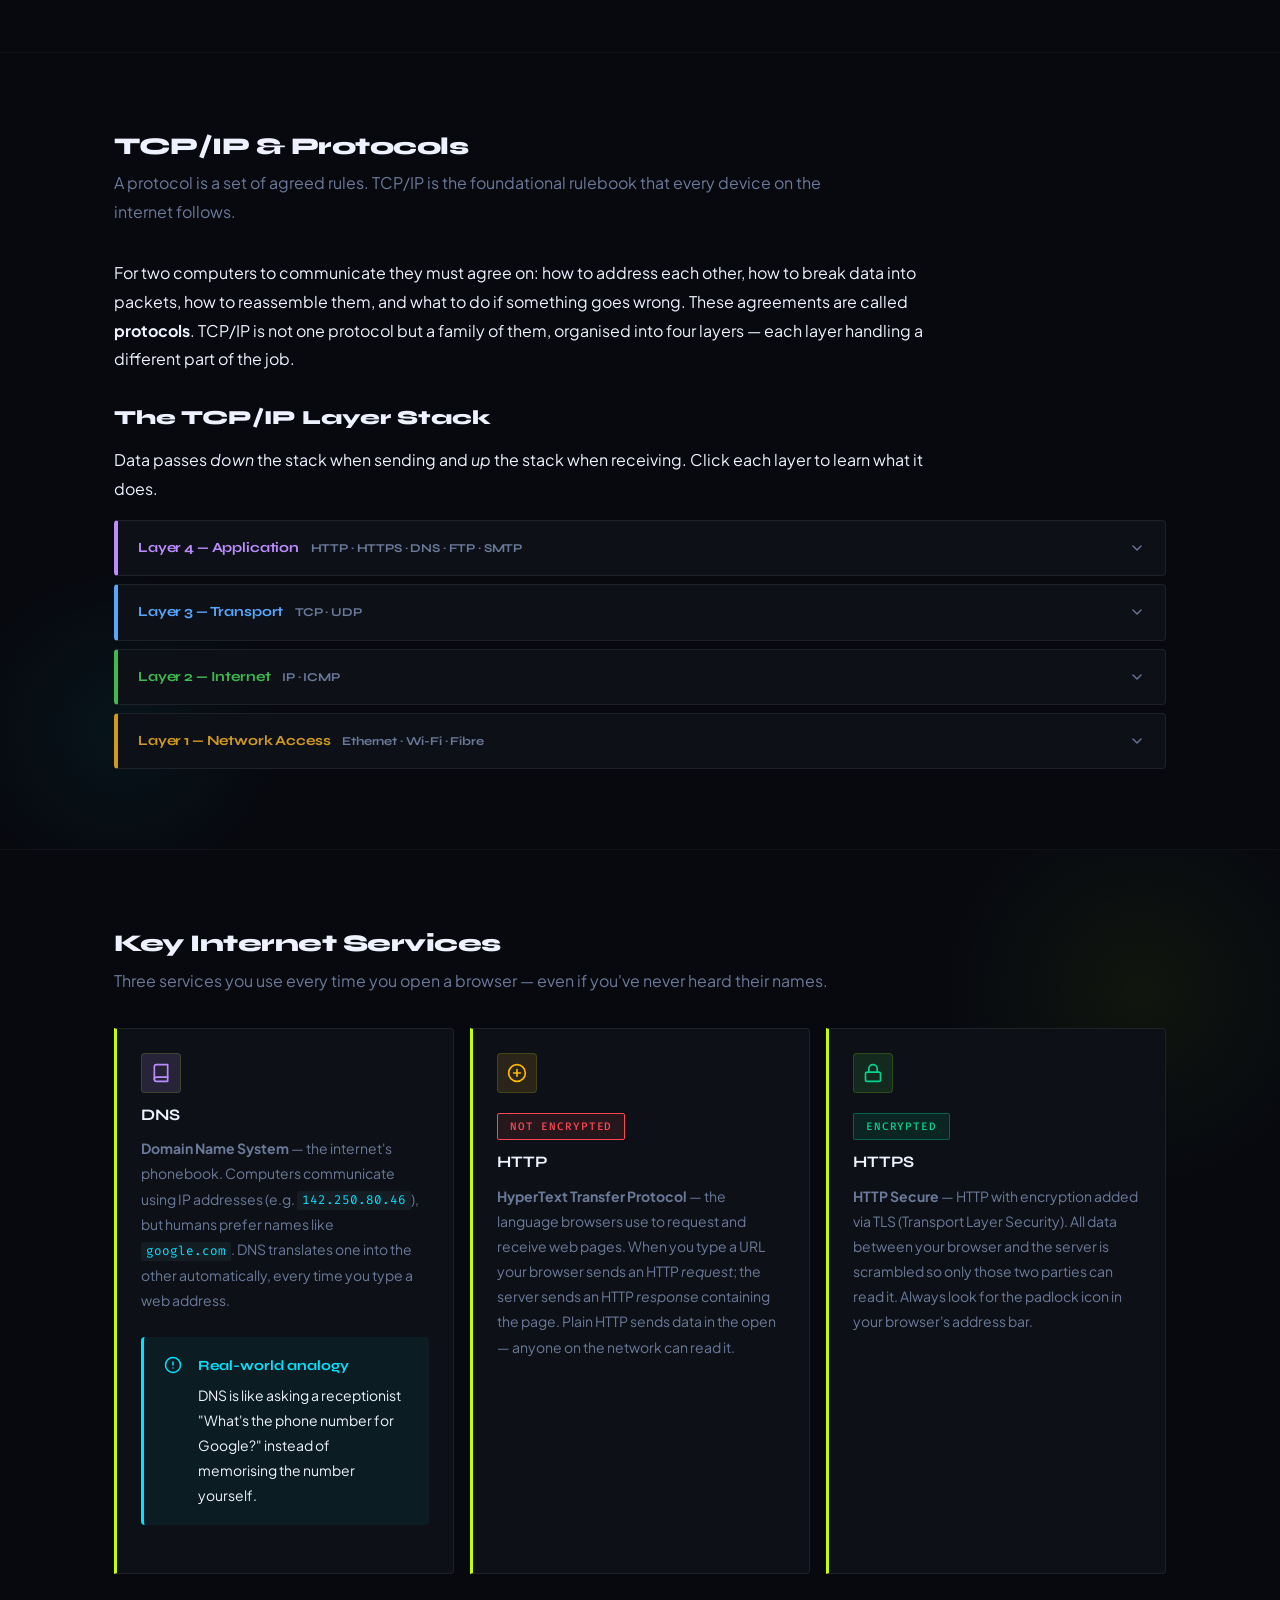
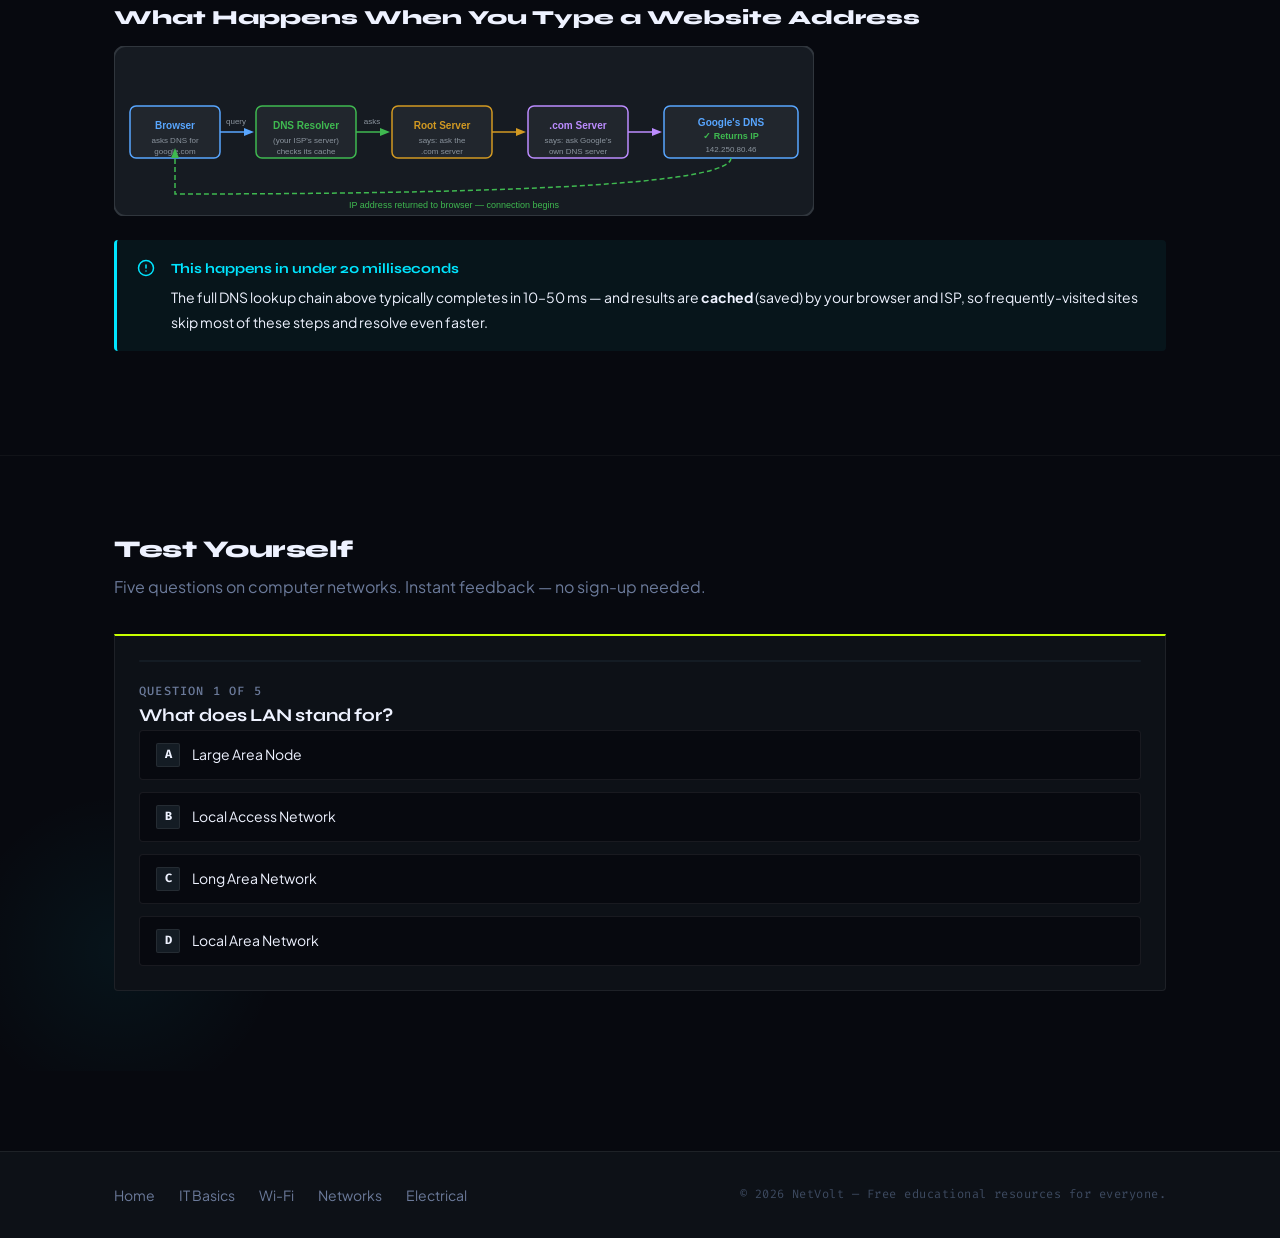
==== commit 2f04158b: "Change Theme" ====
--- a/pages/computer-networks.html
+++ b/pages/computer-networks.html
@@ -6,7 +6,7 @@
   <meta name="description"
         content="Computer Networks — learn what LANs and WANs are, how data packets travel the internet, what TCP/IP means, and how DNS translates website names into addresses. Beginner-friendly." />
 
-  <title>Computer Networks — TechLearn</title>
+  <title>Computer Networks — NetVolt</title>
 
   <link rel="stylesheet" href="../css/global.css" />
   <link rel="stylesheet" href="../css/layout.css" />
@@ -23,16 +23,14 @@
   <nav class="site-nav" aria-label="Main navigation">
     <div class="container">
 
-      <a href="../index.html" class="nav-logo" aria-label="TechLearn home">
+      <a href="../index.html" class="nav-logo" aria-label="NetVolt home">
         <svg aria-hidden="true" xmlns="http://www.w3.org/2000/svg"
              viewBox="0 0 24 24" fill="none"
              stroke="currentColor" stroke-width="2"
              stroke-linecap="round" stroke-linejoin="round">
-          <rect x="2" y="3" width="20" height="14" rx="2"/>
-          <line x1="8" y1="21" x2="16" y2="21"/>
-          <line x1="12" y1="17" x2="12" y2="21"/>
+          <polygon points="13 2 3 14 12 14 11 22 21 10 12 10 13 2"/>
         </svg>
-        TechLearn
+        NetVolt
       </a>
 
       <ul class="nav-links" role="list">
@@ -76,7 +74,7 @@
           </a>
         </li>
         <li>
-          <a href="computer-networks.html">
+          <a href="computer-networks.html" class="active">
             <svg aria-hidden="true" xmlns="http://www.w3.org/2000/svg"
                  viewBox="0 0 24 24" fill="none"
                  stroke="currentColor" stroke-width="2"
@@ -1084,7 +1082,7 @@
         <a href="electrical-systems.html">Electrical</a>
       </nav>
       <p class="footer-copy">
-        &copy; 2026 TechLearn &mdash; Free educational resources for everyone.
+        &copy; 2026 NetVolt &mdash; Free educational resources for everyone.
       </p>
     </div>
   </footer>
--- a/css/global.css
+++ b/css/global.css
@@ -1,105 +1,120 @@
 /* =============================================================
-   global.css
-   Purpose: CSS custom properties (design tokens), a minimal
-   reset, and base typography for the entire site.
-   All other CSS files import values from here via var().
+   global.css — Design tokens, reset, base typography, utilities
+   Neon Circuit redesign — Syne / Plus Jakarta Sans / Fira Code
    ============================================================= */
 
 /* -------------------------------------------------------------
    1. DESIGN TOKENS
-   These variables are the single source of truth for colors,
-   fonts, spacing, and border-radius across every page.
    ------------------------------------------------------------- */
 :root {
-  /* -- Colour palette: dark-mode first ------------------------ */
-  --color-bg-primary:    #0d1117;   /* main page background     */
-  --color-bg-secondary:  #161b22;   /* cards, nav, sidebar      */
-  --color-bg-tertiary:   #21262d;   /* hover states, dividers   */
-
-  --color-accent:        #58a6ff;   /* primary interactive blue */
-  --color-accent-hover:  #79b8ff;   /* lighter on hover         */
-  --color-accent-glow:   rgba(88, 166, 255, 0.15); /* subtle glow  */
-
-  --color-success:       #3fb950;   /* correct answer / ok      */
-  --color-warning:       #d29922;   /* caution notices          */
-  --color-danger:        #f85149;   /* wrong answer / error     */
-
-  --color-text-primary:  #e6edf3;   /* body copy                */
-  --color-text-secondary:#8b949e;   /* captions, meta info      */
-  --color-text-muted:    #484f58;   /* placeholder, disabled    */
-
-  --color-border:        #30363d;   /* card and section borders */
-
-  /* -- Typography -------------------------------------------- */
-  --font-heading: 'Inter', system-ui, sans-serif;
-  --font-body:    'Inter', system-ui, sans-serif;
+  /* Backgrounds */
+  --color-bg-primary:   #07090f;
+  --color-bg-secondary: #0d1117;
+  --color-bg-tertiary:  #141c24;
+
+  /* Accent palette — electric lime + cyan */
+  --color-lime:         #c8ff00;
+  --color-lime-dim:     rgba(200, 255, 0, 0.07);
+  --color-lime-glow:    rgba(200, 255, 0, 0.20);
+  --color-cyan:         #00e5ff;
+  --color-cyan-dim:     rgba(0, 229, 255, 0.07);
+
+  /* Backwards-compat aliases (content pages use these names) */
+  --color-coral:        #c8ff00;
+  --color-magenta:      #c8ff00;
+  --color-purple:       #00e5ff;
+  --color-gold:         #ffb800;
+  --color-accent:       #c8ff00;
+  --color-accent-hover: #d4ff26;
+  --color-accent-glow:  rgba(200, 255, 0, 0.20);
+
+  /* Semantic */
+  --color-success: #00d68f;
+  --color-warning: #ffb800;
+  --color-danger:  #ff4757;
+
+  /* Text */
+  --color-text-primary:   #eef2ff;
+  --color-text-secondary: #6b7a9a;
+  --color-text-subtle:    #a0b0c8;
+  --color-text-muted:     #3d4a60;
+
+  /* Borders */
+  --color-border: rgba(255, 255, 255, 0.07);
+
+  /* Typography */
+  --font-heading: 'Syne', system-ui, sans-serif;
+  --font-body:    'Plus Jakarta Sans', system-ui, sans-serif;
   --font-mono:    'Fira Code', 'Courier New', monospace;
 
-  --text-xs:   0.75rem;    /* 12px */
-  --text-sm:   0.875rem;   /* 14px */
-  --text-base: 1rem;       /* 16px */
-  --text-lg:   1.125rem;   /* 18px */
-  --text-xl:   1.25rem;    /* 20px */
-  --text-2xl:  1.5rem;     /* 24px */
-  --text-3xl:  1.875rem;   /* 30px */
-  --text-4xl:  2.25rem;    /* 36px */
+  --text-xs:   0.75rem;
+  --text-sm:   0.875rem;
+  --text-base: 1rem;
+  --text-lg:   1.125rem;
+  --text-xl:   1.25rem;
+  --text-2xl:  1.5rem;
+  --text-3xl:  1.875rem;
+  --text-4xl:  2.25rem;
 
   --weight-normal: 400;
   --weight-medium: 500;
   --weight-bold:   700;
-
-  --leading-tight:  1.25;
+  --weight-black:  800;
+
+  --leading-tight:  1.2;
   --leading-normal: 1.6;
   --leading-loose:  1.8;
 
-  /* -- Spacing scale (multiples of 4px) ---------------------- */
-  --space-1:  0.25rem;   /*  4px */
-  --space-2:  0.5rem;    /*  8px */
-  --space-3:  0.75rem;   /* 12px */
-  --space-4:  1rem;      /* 16px */
-  --space-5:  1.25rem;   /* 20px */
-  --space-6:  1.5rem;    /* 24px */
-  --space-8:  2rem;      /* 32px */
-  --space-10: 2.5rem;    /* 40px */
-  --space-12: 3rem;      /* 48px */
-  --space-16: 4rem;      /* 64px */
-  --space-20: 5rem;      /* 80px */
-
-  /* -- Borders & shadows ------------------------------------- */
-  --radius-sm:  4px;
-  --radius-md:  8px;
-  --radius-lg:  12px;
-  --radius-xl:  20px;
+  /* Spacing (4px grid) */
+  --space-1:  0.25rem;
+  --space-2:  0.5rem;
+  --space-3:  0.75rem;
+  --space-4:  1rem;
+  --space-5:  1.25rem;
+  --space-6:  1.5rem;
+  --space-8:  2rem;
+  --space-10: 2.5rem;
+  --space-12: 3rem;
+  --space-16: 4rem;
+  --space-20: 5rem;
+
+  /* Radius — sharp technical aesthetic */
+  --radius-sm:   2px;
+  --radius-md:   4px;
+  --radius-lg:   6px;
+  --radius-xl:   8px;
   --radius-full: 9999px;
 
-  --shadow-sm: 0 1px 3px rgba(0,0,0,0.4);
-  --shadow-md: 0 4px 12px rgba(0,0,0,0.5);
-  --shadow-lg: 0 8px 24px rgba(0,0,0,0.6);
-
-  /* -- Transitions ------------------------------------------- */
+  /* Shadows */
+  --shadow-sm: 0 1px 3px  rgba(0,0,0,0.7);
+  --shadow-md: 0 4px 16px rgba(0,0,0,0.7);
+  --shadow-lg: 0 8px 40px rgba(0,0,0,0.8);
+
+  /* Transitions */
   --transition-fast:   150ms ease;
   --transition-normal: 250ms ease;
   --transition-slow:   400ms ease;
 
-  /* -- Layout ------------------------------------------------ */
-  --max-width: 1100px;   /* maximum content width             */
-  --nav-height: 64px;    /* used to offset sticky-nav padding */
+  /* Layout */
+  --max-width:  1100px;
+  --nav-height: 60px;
+
+  /* Gradients — lime → cyan */
+  --gradient-hero: linear-gradient(135deg, #c8ff00 0%, #00e5ff 100%);
+  --gradient-btn:  linear-gradient(135deg, #c8ff00, #00e5ff);
 }
 
 /* -------------------------------------------------------------
    2. MINIMAL RESET
-   Removes browser inconsistencies without nuking everything.
    ------------------------------------------------------------- */
 *, *::before, *::after {
-  box-sizing: border-box;  /* padding/border included in width */
+  box-sizing: border-box;
   margin: 0;
   padding: 0;
 }
 
 html {
-  /* Smooth scrolling for anchor links */
   scroll-behavior: smooth;
-  /* Prevent font size inflation on mobile after orientation change */
   -webkit-text-size-adjust: 100%;
 }
 
@@ -110,97 +125,97 @@
   font-size: var(--text-base);
   line-height: var(--leading-normal);
   min-height: 100vh;
-}
-
-/* Remove list styles when a <ul>/<ol> is inside a nav or has
-   a role — keeps semantic HTML without bullet-point noise */
-nav ul,
-nav ol,
-[role="list"] {
-  list-style: none;
-}
-
-/* Make images responsive and block by default */
-img,
-svg {
-  display: block;
-  max-width: 100%;
-}
-
-/* Inherit fonts for form elements (browsers reset these) */
-input,
-button,
-textarea,
-select {
-  font: inherit;
-}
-
-/* Remove default button appearance */
-button {
-  cursor: pointer;
-  border: none;
-  background: none;
-}
-
-/* Prevent overly long words from overflowing narrow containers */
-p, h1, h2, h3, h4, h5, h6 {
-  overflow-wrap: break-word;
-}
+  -webkit-font-smoothing: antialiased;
+}
+
+/* Subtle dot-grid texture overlay */
+body::before {
+  content: '';
+  position: fixed;
+  inset: 0;
+  z-index: 9999;
+  pointer-events: none;
+  opacity: 0.018;
+  background-image: radial-gradient(circle, rgba(200,255,0,0.9) 1px, transparent 1px);
+  background-size: 28px 28px;
+}
+
+nav ul, nav ol, [role="list"] { list-style: none; }
+
+img, svg { display: block; max-width: 100%; }
+
+input, button, textarea, select { font: inherit; }
+
+button { cursor: pointer; border: none; background: none; }
+
+p, h1, h2, h3, h4, h5, h6 { overflow-wrap: break-word; }
+
+/* Scrollbar */
+::-webkit-scrollbar { width: 4px; }
+::-webkit-scrollbar-track { background: var(--color-bg-primary); }
+::-webkit-scrollbar-thumb { background: var(--color-bg-tertiary); border-radius: 2px; }
 
 /* -------------------------------------------------------------
    3. BASE TYPOGRAPHY
-   Heading sizes and line-heights for consistent rhythm.
    ------------------------------------------------------------- */
 h1, h2, h3, h4, h5, h6 {
   font-family: var(--font-heading);
-  font-weight: var(--weight-bold);
+  font-weight: var(--weight-black);
   line-height: var(--leading-tight);
   color: var(--color-text-primary);
 }
 
-h1 { font-size: var(--text-4xl); }
-h2 { font-size: var(--text-3xl); }
-h3 { font-size: var(--text-2xl); }
-h4 { font-size: var(--text-xl);  }
-h5 { font-size: var(--text-lg);  }
-h6 { font-size: var(--text-base);}
+/* Gradient text utility — lime → cyan */
+.heading-gradient {
+  background: var(--gradient-hero);
+  -webkit-background-clip: text;
+  -webkit-text-fill-color: transparent;
+  background-clip: text;
+  color: var(--color-text-primary);
+}
+
+h1 { font-size: clamp(var(--text-3xl), 6vw, 3.5rem); }
+h2 { font-size: clamp(var(--text-2xl), 4vw, var(--text-3xl)); }
+h3 { font-size: var(--text-xl); }
+h4 { font-size: var(--text-lg);  }
+h5 { font-size: var(--text-base); }
+h6 { font-size: var(--text-sm); }
 
 p {
+  font-family: var(--font-body);
+  font-weight: var(--weight-normal);
   line-height: var(--leading-loose);
   color: var(--color-text-primary);
-  max-width: 68ch; /* ~optimal reading width */
+  max-width: 68ch;
 }
 
 a {
-  color: var(--color-accent);
+  color: var(--color-lime);
   text-decoration: none;
   transition: color var(--transition-fast);
 }
 
-a:hover,
-a:focus-visible {
+a:hover, a:focus-visible {
   color: var(--color-accent-hover);
   text-decoration: underline;
 }
 
-/* Visible focus ring for keyboard users (WCAG 2.1 AA) */
+/* Keyboard focus ring (WCAG 2.1 AA) */
 :focus-visible {
-  outline: 2px solid var(--color-accent);
+  outline: 2px solid var(--color-lime);
   outline-offset: 3px;
   border-radius: var(--radius-sm);
 }
 
-/* Inline code snippets */
 code {
   font-family: var(--font-mono);
   font-size: 0.9em;
   background-color: var(--color-bg-tertiary);
-  color: var(--color-accent-hover);
+  color: var(--color-cyan);
   padding: 0.1em 0.4em;
   border-radius: var(--radius-sm);
 }
 
-/* Horizontal rule */
 hr {
   border: none;
   border-top: 1px solid var(--color-border);
@@ -209,67 +224,237 @@
 
 /* -------------------------------------------------------------
    4. UTILITY CLASSES
-   Small, single-purpose helpers used throughout all pages.
-   ------------------------------------------------------------- */
-
-/* Visually hide an element but keep it accessible to screen readers */
+   ------------------------------------------------------------- */
 .sr-only {
   position: absolute;
-  width: 1px;
-  height: 1px;
-  padding: 0;
-  margin: -1px;
+  width: 1px; height: 1px;
+  padding: 0; margin: -1px;
   overflow: hidden;
   clip: rect(0,0,0,0);
   white-space: nowrap;
   border: 0;
 }
 
-/* Constrain content width and centre it */
 .container {
   width: 100%;
   max-width: var(--max-width);
-  margin-inline: auto;           /* shorthand for left+right auto */
+  margin-inline: auto;
   padding-inline: var(--space-6);
 }
 
-/* Simple flex row helper */
 .flex { display: flex; }
-.flex-center {
+.flex-center { display: flex; align-items: center; justify-content: center; }
+
+.text-accent   { color: var(--color-lime); }
+.text-muted    { color: var(--color-text-secondary); }
+.text-success  { color: var(--color-success); }
+.text-danger   { color: var(--color-danger); }
+
+.mt-auto { margin-top: auto; }
+.mb-4    { margin-bottom: var(--space-4); }
+.mb-8    { margin-bottom: var(--space-8); }
+
+/* Skip-to-content (WCAG 2.4.1) */
+.skip-link {
+  position: absolute;
+  top: -100%;
+  left: var(--space-4);
+  z-index: 200;
+  padding: var(--space-2) var(--space-5);
+  background: var(--color-lime);
+  color: #07090f;
+  font-weight: var(--weight-bold);
+  font-size: var(--text-sm);
+  border-radius: var(--radius-md);
+  text-decoration: none;
+  transition: top var(--transition-fast);
+}
+.skip-link:focus { top: var(--space-2); }
+
+/* -------------------------------------------------------------
+   5. LABEL TAG — pill above section headings
+   ------------------------------------------------------------- */
+.label-tag {
+  display: inline-flex;
+  align-items: center;
+  padding: var(--space-1) var(--space-3);
+  border-radius: var(--radius-sm);
+  background: var(--color-lime-dim);
+  border: 1px solid rgba(200, 255, 0, 0.2);
+  font-family: var(--font-mono);
+  font-size: 0.7rem;
+  font-weight: var(--weight-medium);
+  letter-spacing: 0.12em;
+  text-transform: uppercase;
+  color: var(--color-lime);
+  margin-bottom: var(--space-3);
+}
+
+/* -------------------------------------------------------------
+   6. STEP LIST — numbered steps
+   ------------------------------------------------------------- */
+.step-list {
+  list-style: none;
+  display: flex;
+  flex-direction: column;
+  gap: var(--space-6);
+}
+
+.step-item {
+  display: flex;
+  align-items: flex-start;
+  gap: var(--space-5);
+  opacity: 0;
+  transform: translateY(20px);
+  transition: opacity var(--transition-slow), transform var(--transition-slow);
+}
+
+.step-item.step-visible {
+  opacity: 1;
+  transform: translateY(0);
+}
+
+.step-number {
+  flex-shrink: 0;
+  width: 32px;
+  height: 32px;
+  border-radius: var(--radius-sm);
+  background: var(--color-lime);
+  color: #07090f;
   display: flex;
   align-items: center;
   justify-content: center;
-}
-
-/* Text colour helpers */
-.text-accent   { color: var(--color-accent); }
-.text-muted    { color: var(--color-text-secondary); }
-.text-success  { color: var(--color-success); }
-.text-danger   { color: var(--color-danger); }
-
-/* Spacing helpers */
-.mt-auto { margin-top: auto; }
-.mb-4    { margin-bottom: var(--space-4); }
-.mb-8    { margin-bottom: var(--space-8); }
-
-/* Skip-to-content link (WCAG 2.4.1)
-   Visually hidden until focused — lets keyboard users jump past the nav */
-.skip-link {
-  position: absolute;
-  top: -100%;          /* off-screen by default */
-  left: var(--space-4);
-  z-index: 200;        /* above the sticky nav */
-  padding: var(--space-2) var(--space-5);
-  background-color: var(--color-accent);
-  color: #0d1117;
+  font-family: var(--font-mono);
+  font-size: var(--text-sm);
   font-weight: var(--weight-bold);
+  line-height: 1;
+  margin-top: 3px;
+}
+
+.step-content { display: flex; flex-direction: column; gap: var(--space-1); }
+
+.step-title {
+  font-family: var(--font-heading);
+  font-size: var(--text-base);
+  font-weight: var(--weight-bold);
+  color: var(--color-text-primary);
+  line-height: var(--leading-tight);
+  max-width: none;
+}
+
+.step-subtitle {
+  font-family: var(--font-body);
   font-size: var(--text-sm);
+  color: var(--color-text-secondary);
+  line-height: var(--leading-loose);
+  max-width: none;
+}
+
+/* -------------------------------------------------------------
+   7. BUTTONS
+   ------------------------------------------------------------- */
+.btn {
+  display: inline-flex;
+  align-items: center;
+  justify-content: center;
+  gap: var(--space-2);
+  padding: var(--space-3) var(--space-6);
   border-radius: var(--radius-md);
-  text-decoration: none;
-  transition: top var(--transition-fast);
-}
-
-/* Becomes visible when keyboard-focused */
-.skip-link:focus {
-  top: var(--space-2);
-}
+  font-family: var(--font-body);
+  font-size: var(--text-sm);
+  font-weight: var(--weight-medium);
+  text-decoration: none;
+  cursor: pointer;
+  border: 1px solid transparent;
+  transition: box-shadow var(--transition-fast),
+              opacity var(--transition-fast),
+              background var(--transition-fast),
+              color var(--transition-fast);
+}
+
+/* Primary: lime fill, dark text */
+.btn-primary {
+  background: var(--color-lime);
+  color: #07090f;
+  border-color: transparent;
+  font-weight: var(--weight-bold);
+}
+
+.btn-primary:hover,
+.btn-primary:focus-visible {
+  background: var(--color-accent-hover);
+  box-shadow: 0 0 24px var(--color-lime-glow);
+  text-decoration: none;
+  color: #07090f;
+}
+
+/* Secondary: outline lime */
+.btn-secondary {
+  background-color: transparent;
+  color: var(--color-lime);
+  border-color: rgba(200, 255, 0, 0.4);
+}
+
+.btn-secondary:hover,
+.btn-secondary:focus-visible {
+  background-color: var(--color-lime-dim);
+  border-color: var(--color-lime);
+  color: var(--color-lime);
+  text-decoration: none;
+}
+
+/* Ghost */
+.btn-ghost {
+  background-color: transparent;
+  color: var(--color-text-secondary);
+  border-color: var(--color-border);
+}
+
+.btn-ghost:hover,
+.btn-ghost:focus-visible {
+  background-color: var(--color-bg-tertiary);
+  color: var(--color-text-primary);
+  border-color: rgba(255,255,255,0.15);
+  text-decoration: none;
+}
+
+.btn svg { width: 16px; height: 16px; flex-shrink: 0; }
+
+/* -------------------------------------------------------------
+   8. BADGES / TAGS
+   ------------------------------------------------------------- */
+.badge {
+  display: inline-flex;
+  align-items: center;
+  padding: var(--space-1) var(--space-3);
+  border-radius: var(--radius-sm);
+  font-family: var(--font-mono);
+  font-size: 0.68rem;
+  font-weight: var(--weight-medium);
+  letter-spacing: 0.08em;
+  text-transform: uppercase;
+}
+
+.badge-accent {
+  background-color: var(--color-lime-dim);
+  color: var(--color-lime);
+  border: 1px solid rgba(200, 255, 0, 0.35);
+}
+
+.badge-success {
+  background-color: rgba(0, 214, 143, 0.1);
+  color: var(--color-success);
+  border: 1px solid rgba(0, 214, 143, 0.35);
+}
+
+.badge-warning {
+  background-color: rgba(255, 184, 0, 0.1);
+  color: var(--color-warning);
+  border: 1px solid rgba(255, 184, 0, 0.35);
+}
+
+.badge-neutral {
+  background-color: rgba(255, 255, 255, 0.04);
+  color: var(--color-text-secondary);
+  border: 1px solid var(--color-border);
+}
--- a/css/layout.css
+++ b/css/layout.css
@@ -1,29 +1,26 @@
 /* =============================================================
    layout.css
-   Purpose: The persistent top navigation, page-level wrappers,
-   section headers, and the footer. All pages share these styles.
-   Depends on: global.css (must be loaded first)
+   Purpose: Navigation, page-level wrappers, section glows, footer.
+   Depends on: global.css (loaded first)
    ============================================================= */
 
 /* -------------------------------------------------------------
-   1. GOOGLE FONTS IMPORT
-   Inter for UI text, Fira Code for code snippets.
-   Loaded here once so every page gets it via layout.css.
-   ------------------------------------------------------------- */
-@import url('https://fonts.googleapis.com/css2?family=Inter:wght@400;500;700&family=Fira+Code:wght@400;500&display=swap');
+   1. GOOGLE FONTS — Syne + Plus Jakarta Sans + Fira Code
+   ------------------------------------------------------------- */
+@import url('https://fonts.googleapis.com/css2?family=Syne:wght@700;800&family=Plus+Jakarta+Sans:wght@400;500;600&family=Fira+Code:wght@400;500&display=swap');
 
 /* -------------------------------------------------------------
    2. TOP NAVIGATION BAR
-   Sticky so it stays visible while scrolling.
    ------------------------------------------------------------- */
 .site-nav {
   position: sticky;
   top: 0;
-  z-index: 100;               /* sits above all page content    */
+  z-index: 100;
   height: var(--nav-height);
-  background-color: var(--color-bg-secondary);
-  border-bottom: 1px solid var(--color-border);
-  box-shadow: var(--shadow-sm);
+  background: rgba(7, 9, 15, 0.90);
+  backdrop-filter: blur(20px);
+  -webkit-backdrop-filter: blur(20px);
+  border-bottom: 1px solid rgba(200, 255, 0, 0.08);
 }
 
 .site-nav .container {
@@ -33,43 +30,44 @@
   justify-content: space-between;
 }
 
-/* Site logo / brand name */
+/* Logo */
 .nav-logo {
   display: flex;
   align-items: center;
   gap: var(--space-2);
+  font-family: var(--font-heading);
   font-size: var(--text-lg);
-  font-weight: var(--weight-bold);
-  color: var(--color-text-primary);
-  text-decoration: none;
-  transition: color var(--transition-fast);
+  font-weight: var(--weight-black);
+  color: var(--color-lime);
+  text-decoration: none;
+  letter-spacing: -0.01em;
+  transition: opacity var(--transition-fast);
 }
 
 .nav-logo:hover,
 .nav-logo:focus-visible {
-  color: var(--color-accent);
-  text-decoration: none;
-}
-
-.nav-logo svg {
-  width: 28px;
-  height: 28px;
-  flex-shrink: 0;
-}
-
-/* Desktop nav links list */
+  opacity: 0.8;
+  text-decoration: none;
+  color: var(--color-lime);
+}
+
+.nav-logo svg { width: 22px; height: 22px; flex-shrink: 0; }
+
+/* Desktop nav links */
 .nav-links {
   display: flex;
   align-items: center;
-  gap: var(--space-2);
+  gap: var(--space-1);
 }
 
 .nav-links a {
+  position: relative;
   display: flex;
   align-items: center;
   gap: var(--space-2);
   padding: var(--space-2) var(--space-3);
   border-radius: var(--radius-md);
+  font-family: var(--font-body);
   font-size: var(--text-sm);
   font-weight: var(--weight-medium);
   color: var(--color-text-secondary);
@@ -78,31 +76,44 @@
               background-color var(--transition-fast);
 }
 
+/* Lime bottom line slides in on hover */
+.nav-links a::after {
+  content: '';
+  position: absolute;
+  bottom: 3px;
+  left: var(--space-3);
+  right: var(--space-3);
+  height: 1px;
+  background: var(--color-lime);
+  transform: scaleX(0);
+  transform-origin: left;
+  transition: transform var(--transition-fast);
+}
+
 .nav-links a:hover,
 .nav-links a:focus-visible {
   color: var(--color-text-primary);
-  background-color: var(--color-bg-tertiary);
-  text-decoration: none;
-}
-
-/* Active link — highlights the current page */
+  background: rgba(200, 255, 0, 0.04);
+  text-decoration: none;
+}
+
+.nav-links a:hover::after,
+.nav-links a:focus-visible::after { transform: scaleX(1); }
+
+/* Active page link */
 .nav-links a.active {
-  color: var(--color-accent);
-  background-color: var(--color-accent-glow);
-}
-
-.nav-links a svg {
-  width: 16px;
-  height: 16px;
-  flex-shrink: 0;
-}
+  color: var(--color-lime);
+  background: var(--color-lime-dim);
+}
+.nav-links a.active::after { transform: scaleX(1); }
+
+.nav-links a svg { width: 15px; height: 15px; flex-shrink: 0; }
 
 /* -------------------------------------------------------------
    3. HAMBURGER BUTTON (mobile only)
-   Hidden on desktop; shown via media query below.
    ------------------------------------------------------------- */
 .nav-hamburger {
-  display: none;              /* hidden on desktop              */
+  display: none;
   flex-direction: column;
   justify-content: center;
   align-items: center;
@@ -113,53 +124,59 @@
   background: none;
   border: 1px solid var(--color-border);
   cursor: pointer;
-  transition: background-color var(--transition-fast);
+  transition: background-color var(--transition-fast), border-color var(--transition-fast);
 }
 
 .nav-hamburger:hover {
-  background-color: var(--color-bg-tertiary);
-}
-
-/* The three bars of the hamburger icon */
+  background: rgba(200, 255, 0, 0.05);
+  border-color: rgba(200, 255, 0, 0.2);
+}
+
 .nav-hamburger span {
   display: block;
-  width: 20px;
-  height: 2px;
-  background-color: var(--color-text-primary);
-  border-radius: 2px;
-  transition: transform var(--transition-normal),
-              opacity var(--transition-normal);
-}
-
-/* Animate into an X when menu is open */
+  width: 18px;
+  height: 1.5px;
+  background: var(--color-text-primary);
+  border-radius: 1px;
+  transition: transform var(--transition-normal), opacity var(--transition-normal);
+}
+
 .nav-hamburger[aria-expanded="true"] span:nth-child(1) {
-  transform: translateY(7px) rotate(45deg);
-}
-.nav-hamburger[aria-expanded="true"] span:nth-child(2) {
-  opacity: 0;
-}
+  transform: translateY(6.5px) rotate(45deg);
+}
+.nav-hamburger[aria-expanded="true"] span:nth-child(2) { opacity: 0; }
 .nav-hamburger[aria-expanded="true"] span:nth-child(3) {
-  transform: translateY(-7px) rotate(-45deg);
-}
-
-/* -------------------------------------------------------------
-   4. MOBILE NAV MENU (drawer that drops below the nav bar)
+  transform: translateY(-6.5px) rotate(-45deg);
+}
+
+/* -------------------------------------------------------------
+   4. MOBILE NAV DRAWER
    ------------------------------------------------------------- */
 .nav-mobile-menu {
-  display: none;              /* JS toggles .is-open            */
+  display: block;
   position: fixed;
   top: var(--nav-height);
-  left: 0;
+  right: -100%;
+  bottom: 0;
+  width: min(300px, 85vw);
+  z-index: 99;
+  background: rgba(7, 9, 15, 0.98);
+  backdrop-filter: blur(20px);
+  -webkit-backdrop-filter: blur(20px);
+  border-left: 1px solid var(--color-border);
+  padding: var(--space-6) var(--space-4);
+  display: flex;
+  flex-direction: column;
+  gap: var(--space-1);
+  transition: right var(--transition-normal);
+  pointer-events: none;
+  opacity: 0;
+}
+
+.nav-mobile-menu.is-open {
   right: 0;
-  z-index: 99;
-  background-color: var(--color-bg-secondary);
-  border-bottom: 1px solid var(--color-border);
-  box-shadow: var(--shadow-md);
-  padding: var(--space-4);
-}
-
-.nav-mobile-menu.is-open {
-  display: block;
+  pointer-events: auto;
+  opacity: 1;
 }
 
 .nav-mobile-menu a {
@@ -168,57 +185,93 @@
   gap: var(--space-3);
   padding: var(--space-3) var(--space-4);
   border-radius: var(--radius-md);
+  font-family: var(--font-body);
   font-size: var(--text-base);
   font-weight: var(--weight-medium);
   color: var(--color-text-secondary);
   text-decoration: none;
-  transition: color var(--transition-fast),
-              background-color var(--transition-fast);
+  transition: color var(--transition-fast), background-color var(--transition-fast);
 }
 
 .nav-mobile-menu a:hover,
+.nav-mobile-menu a:focus-visible {
+  color: var(--color-text-primary);
+  background: rgba(255, 255, 255, 0.04);
+  text-decoration: none;
+}
+
 .nav-mobile-menu a.active {
-  color: var(--color-text-primary);
-  background-color: var(--color-bg-tertiary);
-}
-
-.nav-mobile-menu a.active {
-  color: var(--color-accent);
-  background-color: var(--color-accent-glow);
-}
-
-.nav-mobile-menu a svg {
-  width: 18px;
-  height: 18px;
-  flex-shrink: 0;
-}
+  color: var(--color-lime);
+  background: var(--color-lime-dim);
+}
+
+.nav-mobile-menu a svg { width: 18px; height: 18px; flex-shrink: 0; }
 
 /* -------------------------------------------------------------
    5. PAGE HERO / SECTION HEADER
-   Used at the top of each topic page and the home hero.
    ------------------------------------------------------------- */
 .page-hero {
-  padding: var(--space-16) 0 var(--space-12);
+  position: relative;
+  padding: var(--space-20) 0 var(--space-16);
   border-bottom: 1px solid var(--color-border);
+  overflow: hidden;
+}
+
+/* Lime glow blob — bottom left */
+.page-hero::before {
+  content: '';
+  position: absolute;
+  width: 500px;
+  height: 300px;
+  bottom: -60px;
+  left: -80px;
+  border-radius: 50%;
+  background: radial-gradient(circle, rgba(200, 255, 0, 0.07) 0%, transparent 70%);
+  pointer-events: none;
+  z-index: 0;
+}
+
+/* Cyan glow blob — top right */
+.page-hero::after {
+  content: '';
+  position: absolute;
+  width: 400px;
+  height: 400px;
+  top: -60px;
+  right: -80px;
+  border-radius: 50%;
+  background: radial-gradient(circle, rgba(0, 229, 255, 0.06) 0%, transparent 70%);
+  pointer-events: none;
+  z-index: 0;
 }
 
 .page-hero .container {
+  position: relative;
+  z-index: 1;
   display: flex;
   flex-direction: column;
   gap: var(--space-4);
 }
 
 .page-hero__eyebrow {
-  font-size: var(--text-sm);
+  font-family: var(--font-mono);
+  font-size: var(--text-xs);
   font-weight: var(--weight-medium);
-  color: var(--color-accent);
-  letter-spacing: 0.08em;
+  color: var(--color-lime);
+  letter-spacing: 0.14em;
   text-transform: uppercase;
 }
 
 .page-hero__title {
-  font-size: clamp(var(--text-3xl), 5vw, var(--text-4xl));
+  font-family: var(--font-heading);
+  font-size: clamp(var(--text-3xl), 5vw, 3.5rem);
+  font-weight: var(--weight-black);
+  background: var(--gradient-hero);
+  -webkit-background-clip: text;
+  -webkit-text-fill-color: transparent;
+  background-clip: text;
   color: var(--color-text-primary);
+  letter-spacing: -0.02em;
 }
 
 .page-hero__subtitle {
@@ -228,7 +281,6 @@
   line-height: var(--leading-loose);
 }
 
-/* Tag/badge row below the subtitle */
 .page-hero__tags {
   display: flex;
   flex-wrap: wrap;
@@ -238,26 +290,55 @@
 
 /* -------------------------------------------------------------
    6. MAIN CONTENT AREA
-   Wraps everything between the nav and the footer.
-   ------------------------------------------------------------- */
-.site-main {
-  /* Push content down so sticky nav doesn't overlap page-hero */
-  padding-bottom: var(--space-20);
-}
-
-/* Section dividers within a page */
+   ------------------------------------------------------------- */
+.site-main { padding-bottom: var(--space-20); }
+
 .content-section {
-  padding: var(--space-12) 0;
-  border-bottom: 1px solid var(--color-border);
-}
-
-.content-section:last-of-type {
-  border-bottom: none;
-}
+  position: relative;
+  padding: var(--space-20) 0;
+  border-bottom: 1px solid rgba(255, 255, 255, 0.04);
+  overflow: hidden;
+}
+
+.content-section:last-of-type { border-bottom: none; }
+
+/* Even sections — lime glow top-right */
+.content-section:nth-child(even)::before {
+  content: '';
+  position: absolute;
+  width: 400px;
+  height: 400px;
+  top: -60px;
+  right: -60px;
+  border-radius: 50%;
+  background: radial-gradient(circle, rgba(200, 255, 0, 0.05) 0%, transparent 70%);
+  pointer-events: none;
+  z-index: 0;
+}
+
+/* Odd sections — cyan glow bottom-left */
+.content-section:nth-child(odd)::after {
+  content: '';
+  position: absolute;
+  width: 320px;
+  height: 320px;
+  bottom: -40px;
+  left: -40px;
+  border-radius: 50%;
+  background: radial-gradient(circle, rgba(0, 229, 255, 0.05) 0%, transparent 70%);
+  pointer-events: none;
+  z-index: 0;
+}
+
+.content-section .container { position: relative; z-index: 1; }
 
 .section-title {
+  font-family: var(--font-heading);
   font-size: var(--text-2xl);
+  font-weight: var(--weight-black);
   margin-bottom: var(--space-2);
+  color: var(--color-text-primary);
+  letter-spacing: -0.02em;
 }
 
 .section-subtitle {
@@ -265,13 +346,14 @@
   color: var(--color-text-secondary);
   margin-bottom: var(--space-8);
   max-width: 60ch;
+  line-height: var(--leading-loose);
 }
 
 /* -------------------------------------------------------------
    7. SITE FOOTER
    ------------------------------------------------------------- */
 .site-footer {
-  background-color: var(--color-bg-secondary);
+  background: var(--color-bg-secondary);
   border-top: 1px solid var(--color-border);
   padding: var(--space-8) 0;
 }
@@ -288,30 +370,46 @@
   display: flex;
   flex-wrap: wrap;
   justify-content: center;
-  gap: var(--space-4);
+  gap: var(--space-6);
 }
 
 .footer-links a {
+  font-family: var(--font-body);
   font-size: var(--text-sm);
   color: var(--color-text-secondary);
+  text-decoration: none;
+  transition: color var(--transition-fast);
 }
 
 .footer-links a:hover {
-  color: var(--color-accent);
+  color: var(--color-lime);
+  text-decoration: none;
 }
 
 .footer-copy {
-  font-size: var(--text-sm);
-  color: var(--color-text-secondary); /* muted failed AA contrast; secondary = 5.6:1 ✓ */
-}
+  font-family: var(--font-mono);
+  font-size: var(--text-xs);
+  color: var(--color-text-muted);
+  letter-spacing: 0.04em;
+}
+
+/* Footer nav-logo variant */
+.footer-logo {
+  display: flex;
+  align-items: center;
+  gap: var(--space-2);
+  font-family: var(--font-heading);
+  font-size: var(--text-base);
+  font-weight: var(--weight-black);
+  color: var(--color-lime);
+  text-decoration: none;
+}
+.footer-logo svg { width: 18px; height: 18px; }
+.footer-logo:hover { opacity: 0.8; text-decoration: none; color: var(--color-lime); }
 
 /* -------------------------------------------------------------
    8. RESPONSIVE BREAKPOINTS
-   Mobile-first: base styles above are for small screens.
-   We EXPAND the layout at wider viewports.
-   ------------------------------------------------------------- */
-
-/* Tablet and up: 640px */
+   ------------------------------------------------------------- */
 @media (min-width: 640px) {
   .site-footer .container {
     flex-direction: row;
@@ -320,29 +418,16 @@
   }
 }
 
-/* Desktop: 768px — show full nav, hide hamburger */
 @media (min-width: 768px) {
-  .nav-hamburger {
-    display: none !important;
-  }
-
-  .nav-links {
-    display: flex;
-  }
-
-  /* Safety: ensure mobile menu never shows on desktop */
-  .nav-mobile-menu {
-    display: none !important;
-  }
-}
-
-/* Mobile only: hide desktop nav links, show hamburger */
+  .nav-hamburger { display: none !important; }
+  .nav-links { display: flex; }
+  .nav-mobile-menu { display: none !important; }
+}
+
 @media (max-width: 767px) {
-  .nav-links {
-    display: none;
-  }
-
-  .nav-hamburger {
-    display: flex;
-  }
-}
+  .nav-links { display: none; }
+  .nav-hamburger { display: flex; }
+  .nav-mobile-menu { display: flex !important; }
+  .page-hero { padding: var(--space-12) 0 var(--space-10); }
+  .content-section { padding: var(--space-12) 0; }
+}
--- a/css/components.css
+++ b/css/components.css
@@ -1,184 +1,40 @@
 /* =============================================================
    components.css
-   Purpose: Reusable UI components — buttons, cards, flip-cards,
-   quiz blocks, badges, info-boxes, and progress indicators.
-   Depends on: global.css (must be loaded first)
+   Purpose: Cards, flip-cards, quiz, callouts, accordion,
+   comparison tables, node diagram container.
+   Depends on: global.css (loaded first)
    ============================================================= */
 
 /* -------------------------------------------------------------
-   1. BUTTONS
-   ------------------------------------------------------------- */
-.btn {
-  display: inline-flex;
-  align-items: center;
-  justify-content: center;
-  gap: var(--space-2);
-  padding: var(--space-3) var(--space-6);
-  border-radius: var(--radius-md);
-  font-size: var(--text-sm);
-  font-weight: var(--weight-medium);
-  text-decoration: none;
-  cursor: pointer;
-  border: 1px solid transparent;
-  transition: background-color var(--transition-fast),
-              color var(--transition-fast),
-              border-color var(--transition-fast),
-              box-shadow var(--transition-fast);
-}
-
-/* Primary: filled accent colour */
-.btn-primary {
-  background-color: var(--color-accent);
-  color: #0d1117;              /* dark text on bright button    */
-  border-color: var(--color-accent);
-}
-
-.btn-primary:hover,
-.btn-primary:focus-visible {
-  background-color: var(--color-accent-hover);
-  border-color: var(--color-accent-hover);
-  color: #0d1117;
-  text-decoration: none;
-}
-
-/* Secondary: outlined */
-.btn-secondary {
-  background-color: transparent;
-  color: var(--color-accent);
-  border-color: var(--color-accent);
-}
-
-.btn-secondary:hover,
-.btn-secondary:focus-visible {
-  background-color: var(--color-accent-glow);
-  color: var(--color-accent-hover);
-  text-decoration: none;
-}
-
-/* Ghost: subtle, minimal */
-.btn-ghost {
-  background-color: transparent;
-  color: var(--color-text-secondary);
-  border-color: var(--color-border);
-}
-
-.btn-ghost:hover,
-.btn-ghost:focus-visible {
-  background-color: var(--color-bg-tertiary);
-  color: var(--color-text-primary);
-  text-decoration: none;
-}
-
-.btn svg {
-  width: 16px;
-  height: 16px;
-  flex-shrink: 0;
-}
-
-/* -------------------------------------------------------------
-   2. BADGES / TAGS
-   Small labels used on cards and hero sections.
-   ------------------------------------------------------------- */
-.badge {
-  display: inline-flex;
-  align-items: center;
-  padding: var(--space-1) var(--space-3);
-  border-radius: var(--radius-full);
-  font-size: var(--text-xs);
-  font-weight: var(--weight-medium);
-  letter-spacing: 0.04em;
-  text-transform: uppercase;
-}
-
-.badge-accent {
-  background-color: var(--color-accent-glow);
-  color: var(--color-accent);
-  border: 1px solid var(--color-accent);
-}
-
-.badge-success {
-  background-color: rgba(63, 185, 80, 0.15);
-  color: var(--color-success);
-  border: 1px solid var(--color-success);
-}
-
-.badge-warning {
-  background-color: rgba(210, 153, 34, 0.15);
-  color: var(--color-warning);
-  border: 1px solid var(--color-warning);
-}
-
-.badge-neutral {
-  background-color: var(--color-bg-tertiary);
-  color: var(--color-text-secondary);
-  border: 1px solid var(--color-border);
-}
-
-/* -------------------------------------------------------------
-   3. TOPIC / INFO CARDS
-   Used on the home page and inside topic pages.
+   1. TOPIC / INFO CARDS — sharp edges, left accent border
    ------------------------------------------------------------- */
 .card-grid {
   display: grid;
-  gap: var(--space-6);
-  /* Responsive: auto-fit means as many columns as fit;
-     minmax says each column is at least 260px wide          */
-  grid-template-columns: repeat(auto-fit, minmax(260px, 1fr));
+  gap: var(--space-4);
+  grid-template-columns: repeat(auto-fit, minmax(240px, 1fr));
 }
 
 .card {
-  background-color: var(--color-bg-secondary);
-  border: 1px solid var(--color-border);
-  border-radius: var(--radius-lg);
+  background: var(--color-bg-secondary);
+  border: 1px solid var(--color-border);
+  border-left: 3px solid var(--color-lime);
+  border-radius: 0 var(--radius-md) var(--radius-md) 0;
   padding: var(--space-6);
   display: flex;
   flex-direction: column;
   gap: var(--space-3);
-  transition: border-color var(--transition-normal),
-              box-shadow var(--transition-normal),
+  transition: border-left-color var(--transition-normal),
+              background var(--transition-normal),
               transform var(--transition-normal);
 }
 
 .card:hover {
-  border-color: var(--color-accent);
-  box-shadow: 0 0 0 1px var(--color-accent), var(--shadow-md);
-  transform: translateY(-2px);
-}
-
-.card__icon {
-  width: 44px;
-  height: 44px;
-  display: flex;
-  align-items: center;
-  justify-content: center;
-  background-color: var(--color-accent-glow);
-  border-radius: var(--radius-md);
-  color: var(--color-accent);
-}
-
-.card__icon svg {
-  width: 24px;
-  height: 24px;
-}
-
-.card__title {
-  font-size: var(--text-lg);
-  font-weight: var(--weight-bold);
-  color: var(--color-text-primary);
-}
-
-.card__body {
-  font-size: var(--text-sm);
-  color: var(--color-text-secondary);
-  line-height: var(--leading-loose);
-  flex-grow: 1;               /* pushes any footer to the bottom */
-}
-
-.card__footer {
-  margin-top: var(--space-2);
-}
-
-/* Clickable card (wraps the whole card in an <a>) */
+  background: var(--color-bg-tertiary);
+  border-left-color: var(--color-cyan);
+  transform: translateX(3px);
+}
+
+/* Clickable card wrapper */
 .card-link {
   text-decoration: none;
   color: inherit;
@@ -191,10 +47,64 @@
   text-decoration: none;
 }
 
-/* -------------------------------------------------------------
-   4. FLIP CARDS
-   Click to reveal definition. Used in IT Basics component list.
-   Relies on a CSS 3D transform — JS just toggles .is-flipped.
+/* Cards linked to topic pages use cyan left border */
+.card-link .card:hover,
+.card-link:focus-visible .card {
+  border-left-color: var(--color-cyan);
+}
+
+.card__icon {
+  width: 40px;
+  height: 40px;
+  display: flex;
+  align-items: center;
+  justify-content: center;
+  background: var(--color-lime-dim);
+  border: 1px solid rgba(200, 255, 0, 0.15);
+  border-radius: var(--radius-md);
+  color: var(--color-lime);
+  flex-shrink: 0;
+}
+
+.card__icon svg { width: 20px; height: 20px; }
+
+.card__title {
+  font-family: var(--font-heading);
+  font-size: var(--text-base);
+  font-weight: var(--weight-bold);
+  color: var(--color-text-primary);
+  letter-spacing: -0.01em;
+}
+
+.card__body {
+  font-size: var(--text-sm);
+  color: var(--color-text-secondary);
+  line-height: var(--leading-loose);
+  flex-grow: 1;
+}
+
+.card__footer { margin-top: var(--space-2); }
+
+/* Feature cards — same left-border style, hover uses purple tint */
+.feature-card {
+  background: var(--color-bg-secondary);
+  border: 1px solid var(--color-border);
+  border-top: 2px solid transparent;
+  border-radius: var(--radius-md);
+  padding: var(--space-6);
+  transition: border-top-color var(--transition-normal),
+              background var(--transition-normal),
+              transform var(--transition-normal);
+}
+
+.feature-card:hover {
+  background: var(--color-bg-tertiary);
+  border-top-color: var(--color-lime);
+  transform: translateY(-2px);
+}
+
+/* -------------------------------------------------------------
+   2. FLIP CARDS
    ------------------------------------------------------------- */
 .flip-grid {
   display: grid;
@@ -202,35 +112,31 @@
   grid-template-columns: repeat(auto-fit, minmax(200px, 1fr));
 }
 
-/* Outer wrapper that sets the 3D perspective */
 .flip-card {
   perspective: 1000px;
   height: 180px;
   cursor: pointer;
 }
 
-/* The rotating inner container */
 .flip-card__inner {
   position: relative;
   width: 100%;
   height: 100%;
-  transform-style: preserve-3d;  /* keep both faces in 3D space */
+  transform-style: preserve-3d;
   transition: transform var(--transition-slow);
 }
 
-/* Flip on hover OR when .is-flipped class is added by JS */
 .flip-card:hover .flip-card__inner,
 .flip-card.is-flipped .flip-card__inner {
   transform: rotateY(180deg);
 }
 
-/* Shared face styles */
 .flip-card__front,
 .flip-card__back {
   position: absolute;
-  inset: 0;                      /* shorthand for top/right/bottom/left: 0 */
-  backface-visibility: hidden;   /* hide the reverse side while facing away */
-  border-radius: var(--radius-lg);
+  inset: 0;
+  backface-visibility: hidden;
+  border-radius: var(--radius-md);
   display: flex;
   flex-direction: column;
   align-items: center;
@@ -242,23 +148,20 @@
 }
 
 .flip-card__front {
-  background-color: var(--color-bg-secondary);
+  background: var(--color-bg-secondary);
 }
 
 .flip-card__back {
-  background-color: var(--color-accent-glow);
-  border-color: var(--color-accent);
-  /* Start rotated 180° so it faces away; becomes visible after flip */
+  background: var(--color-bg-tertiary);
+  border-color: rgba(200, 255, 0, 0.25);
+  border-top: 2px solid var(--color-lime);
   transform: rotateY(180deg);
 }
 
-.flip-card__front svg {
-  width: 36px;
-  height: 36px;
-  color: var(--color-accent);
-}
+.flip-card__front svg { width: 32px; height: 32px; color: var(--color-lime); }
 
 .flip-card__front-title {
+  font-family: var(--font-heading);
   font-size: var(--text-base);
   font-weight: var(--weight-bold);
   color: var(--color-text-primary);
@@ -271,37 +174,30 @@
 }
 
 .flip-card__hint {
+  font-family: var(--font-mono);
   font-size: var(--text-xs);
-  color: var(--color-text-secondary); /* muted failed AA contrast; secondary = 5.7:1 ✓ */
-}
-
-/* -------------------------------------------------------------
-   5. INFO / CALLOUT BOXES
-   Highlight tips, warnings, or key facts in the content.
+  color: var(--color-text-secondary);
+  letter-spacing: 0.06em;
+}
+
+/* -------------------------------------------------------------
+   3. CALLOUT / INFO BOXES
    ------------------------------------------------------------- */
 .callout {
   display: flex;
   gap: var(--space-4);
   padding: var(--space-4) var(--space-5);
   border-radius: var(--radius-md);
-  border-left: 4px solid;
+  border-left: 3px solid;
   margin: var(--space-6) 0;
 }
 
-.callout svg {
-  width: 20px;
-  height: 20px;
-  flex-shrink: 0;
-  margin-top: 2px;             /* optical alignment with text   */
-}
-
-.callout__content {
-  display: flex;
-  flex-direction: column;
-  gap: var(--space-1);
-}
+.callout svg { width: 18px; height: 18px; flex-shrink: 0; margin-top: 3px; }
+
+.callout__content { display: flex; flex-direction: column; gap: var(--space-1); }
 
 .callout__title {
+  font-family: var(--font-heading);
   font-size: var(--text-sm);
   font-weight: var(--weight-bold);
 }
@@ -309,84 +205,79 @@
 .callout__body {
   font-size: var(--text-sm);
   line-height: var(--leading-loose);
-  max-width: none;             /* override the p max-width */
+  max-width: none;
 }
 
 .callout-tip {
-  background-color: rgba(88, 166, 255, 0.08);
-  border-color: var(--color-accent);
+  background-color: rgba(0, 229, 255, 0.05);
+  border-color: var(--color-cyan);
   color: var(--color-text-primary);
 }
 .callout-tip svg,
-.callout-tip .callout__title { color: var(--color-accent); }
+.callout-tip .callout__title { color: var(--color-cyan); }
 
 .callout-success {
-  background-color: rgba(63, 185, 80, 0.08);
+  background-color: rgba(0, 214, 143, 0.06);
   border-color: var(--color-success);
 }
 .callout-success svg,
 .callout-success .callout__title { color: var(--color-success); }
 
 .callout-warning {
-  background-color: rgba(210, 153, 34, 0.08);
+  background-color: rgba(255, 184, 0, 0.06);
   border-color: var(--color-warning);
 }
 .callout-warning svg,
 .callout-warning .callout__title { color: var(--color-warning); }
 
 /* -------------------------------------------------------------
-   6. QUIZ BLOCK
-   Self-contained multiple-choice quiz. JS handles checking answers
-   and toggling .is-correct / .is-wrong on each option button.
+   4. QUIZ BLOCK
    ------------------------------------------------------------- */
 .quiz-block {
-  background-color: var(--color-bg-secondary);
-  border: 1px solid var(--color-border);
-  border-radius: var(--radius-lg);
+  background: var(--color-bg-secondary);
+  border: 1px solid var(--color-border);
+  border-top: 2px solid var(--color-lime);
+  border-radius: 0 0 var(--radius-md) var(--radius-md);
   padding: var(--space-6);
   display: flex;
   flex-direction: column;
   gap: var(--space-5);
 }
 
-.quiz-header {
-  display: flex;
-  align-items: center;
-  gap: var(--space-3);
-}
+.quiz-header { display: flex; align-items: center; gap: var(--space-3); }
 
 .quiz-counter {
+  font-family: var(--font-mono);
   font-size: var(--text-xs);
   font-weight: var(--weight-medium);
-  color: var(--color-text-secondary); /* muted failed AA contrast; secondary = 5.7:1 ✓ */
-  letter-spacing: 0.06em;
+  color: var(--color-text-secondary);
+  letter-spacing: 0.1em;
   text-transform: uppercase;
 }
 
 .quiz-question {
+  font-family: var(--font-heading);
   font-size: var(--text-lg);
-  font-weight: var(--weight-medium);
+  font-weight: var(--weight-bold);
   color: var(--color-text-primary);
   line-height: var(--leading-normal);
-}
-
-.quiz-options {
-  display: flex;
-  flex-direction: column;
+  max-width: none;
+  letter-spacing: -0.01em;
+}
+
+.quiz-options { display: flex; flex-direction: column; gap: var(--space-3); }
+
+.quiz-option {
+  display: flex;
+  align-items: center;
   gap: var(--space-3);
-}
-
-/* Individual answer button */
-.quiz-option {
-  display: flex;
-  align-items: center;
-  gap: var(--space-3);
   width: 100%;
   padding: var(--space-3) var(--space-4);
   border-radius: var(--radius-md);
   border: 1px solid var(--color-border);
-  background-color: var(--color-bg-tertiary);
-  color: var(--color-text-primary);
+  background: var(--color-bg-primary);
+  color: var(--color-text-primary);
+  font-family: var(--font-body);
   font-size: var(--text-sm);
   text-align: left;
   cursor: pointer;
@@ -395,56 +286,49 @@
 }
 
 .quiz-option:hover:not(:disabled) {
-  border-color: var(--color-accent);
-  background-color: var(--color-accent-glow);
-}
-
-/* Letter badge (A, B, C, D) inside each option */
+  border-color: rgba(200, 255, 0, 0.35);
+  background: var(--color-lime-dim);
+}
+
 .quiz-option__letter {
   display: inline-flex;
   align-items: center;
   justify-content: center;
-  width: 26px;
-  height: 26px;
+  width: 24px;
+  height: 24px;
   border-radius: var(--radius-sm);
-  background-color: var(--color-bg-secondary);
-  border: 1px solid var(--color-border);
+  background: var(--color-bg-tertiary);
+  border: 1px solid var(--color-border);
+  font-family: var(--font-mono);
   font-size: var(--text-xs);
   font-weight: var(--weight-bold);
   flex-shrink: 0;
 }
 
-/* States set by JS after user picks an answer */
 .quiz-option.is-correct {
   border-color: var(--color-success);
-  background-color: rgba(63, 185, 80, 0.1);
-}
-
+  background: rgba(0, 214, 143, 0.07);
+}
 .quiz-option.is-correct .quiz-option__letter {
   background-color: var(--color-success);
-  color: #0d1117;
+  color: #07090f;
   border-color: var(--color-success);
 }
 
 .quiz-option.is-wrong {
   border-color: var(--color-danger);
-  background-color: rgba(248, 81, 73, 0.1);
-}
-
+  background: rgba(255, 71, 87, 0.07);
+}
 .quiz-option.is-wrong .quiz-option__letter {
   background-color: var(--color-danger);
   color: #fff;
   border-color: var(--color-danger);
 }
 
-.quiz-option:disabled {
-  cursor: not-allowed;
-  opacity: 0.7;
-}
-
-/* Feedback text shown below options after answering */
+.quiz-option:disabled { cursor: not-allowed; opacity: 0.7; }
+
 .quiz-feedback {
-  display: none;              /* JS sets display:flex after answer */
+  display: none;
   align-items: flex-start;
   gap: var(--space-3);
   padding: var(--space-3) var(--space-4);
@@ -454,25 +338,17 @@
 }
 
 .quiz-feedback.is-visible { display: flex; }
-
 .quiz-feedback.is-correct {
-  background-color: rgba(63, 185, 80, 0.1);
+  background: rgba(0, 214, 143, 0.07);
   border: 1px solid var(--color-success);
   color: var(--color-success);
 }
-
 .quiz-feedback.is-wrong {
-  background-color: rgba(248, 81, 73, 0.1);
+  background: rgba(255, 71, 87, 0.07);
   border: 1px solid var(--color-danger);
   color: var(--color-danger);
 }
-
-.quiz-feedback svg {
-  width: 18px;
-  height: 18px;
-  flex-shrink: 0;
-  margin-top: 2px;
-}
+.quiz-feedback svg { width: 18px; height: 18px; flex-shrink: 0; margin-top: 2px; }
 
 .quiz-footer {
   display: flex;
@@ -482,24 +358,22 @@
   gap: var(--space-3);
 }
 
-/* Progress bar at the bottom of the quiz */
 .quiz-progress {
   width: 100%;
-  height: 4px;
-  background-color: var(--color-bg-tertiary);
+  height: 2px;
+  background: var(--color-bg-tertiary);
   border-radius: var(--radius-full);
   overflow: hidden;
 }
 
 .quiz-progress__fill {
   height: 100%;
-  background-color: var(--color-accent);
+  background: var(--color-lime);
   border-radius: var(--radius-full);
-  /* width is set inline by JS; transition animates the change  */
   transition: width var(--transition-slow);
-}
-
-/* Score display at the end of the quiz */
+  box-shadow: 0 0 8px var(--color-lime-glow);
+}
+
 .quiz-score {
   text-align: center;
   padding: var(--space-8);
@@ -508,39 +382,36 @@
   align-items: center;
   gap: var(--space-4);
 }
-
 .quiz-score__number {
+  font-family: var(--font-heading);
   font-size: var(--text-4xl);
-  font-weight: var(--weight-bold);
-  color: var(--color-accent);
-}
-
+  font-weight: var(--weight-black);
+  background: var(--gradient-hero);
+  -webkit-background-clip: text;
+  -webkit-text-fill-color: transparent;
+  background-clip: text;
+  letter-spacing: -0.04em;
+}
 .quiz-score__label {
   font-size: var(--text-base);
   color: var(--color-text-secondary);
-}
-
-/* -------------------------------------------------------------
-   7. ACCORDION (expandable FAQ / detail sections)
-   JS toggles .is-open on the .accordion-item.
-   ------------------------------------------------------------- */
-.accordion {
-  display: flex;
-  flex-direction: column;
-  gap: var(--space-2);
-}
+  max-width: none;
+}
+
+/* -------------------------------------------------------------
+   5. ACCORDION
+   ------------------------------------------------------------- */
+.accordion { display: flex; flex-direction: column; gap: var(--space-2); }
 
 .accordion-item {
-  background-color: var(--color-bg-secondary);
+  background: var(--color-bg-secondary);
   border: 1px solid var(--color-border);
   border-radius: var(--radius-md);
   overflow: hidden;
   transition: border-color var(--transition-fast);
 }
 
-.accordion-item.is-open {
-  border-color: var(--color-accent);
-}
+.accordion-item.is-open { border-color: rgba(200, 255, 0, 0.25); }
 
 .accordion-trigger {
   display: flex;
@@ -553,60 +424,51 @@
   cursor: pointer;
   text-align: left;
   color: var(--color-text-primary);
-  font-size: var(--text-base);
-  font-weight: var(--weight-medium);
+  font-family: var(--font-heading);
+  font-size: var(--text-sm);
+  font-weight: var(--weight-bold);
   gap: var(--space-4);
+  letter-spacing: -0.01em;
   transition: background-color var(--transition-fast);
 }
 
-.accordion-trigger:hover {
-  background-color: var(--color-bg-tertiary);
-}
-
-/* The chevron icon that rotates when open */
+.accordion-trigger:hover { background: rgba(200, 255, 0, 0.03); }
+
 .accordion-trigger svg {
-  width: 18px;
-  height: 18px;
+  width: 16px; height: 16px;
   flex-shrink: 0;
   color: var(--color-text-secondary);
   transition: transform var(--transition-normal);
 }
-
-.accordion-item.is-open .accordion-trigger svg {
-  transform: rotate(180deg);
-}
+.accordion-item.is-open .accordion-trigger svg { transform: rotate(180deg); }
+.accordion-item.is-open .accordion-trigger { color: var(--color-lime); }
 
 .accordion-content {
-  /* height:0 with overflow:hidden creates the collapse effect  */
   max-height: 0;
   overflow: hidden;
   transition: max-height var(--transition-slow);
 }
-
-.accordion-item.is-open .accordion-content {
-  /* JS sets this to the scrollHeight value so it animates open */
-  max-height: 600px;
-}
+.accordion-item.is-open .accordion-content { max-height: 600px; }
 
 .accordion-body {
   padding: 0 var(--space-5) var(--space-5);
   font-size: var(--text-sm);
   color: var(--color-text-secondary);
   line-height: var(--leading-loose);
-}
-
-/* -------------------------------------------------------------
-   8. COMPARISON TABLE
-   Used on the Wi-Fi page (frequency band comparison) and any
-   other page that needs a simple styled data table.
+  border-top: 1px solid var(--color-border);
+  padding-top: var(--space-4);
+}
+
+/* -------------------------------------------------------------
+   6. COMPARISON TABLE
    ------------------------------------------------------------- */
 .compare-table {
   width: 100%;
   border-collapse: collapse;
   font-size: var(--text-sm);
-  background-color: var(--color-bg-secondary);
-  border-radius: var(--radius-lg);
-  overflow: hidden;         /* keeps border-radius on the table */
+  background: var(--color-bg-secondary);
+  border-radius: var(--radius-md);
+  overflow: hidden;
   border: 1px solid var(--color-border);
 }
 
@@ -618,12 +480,13 @@
 }
 
 .compare-table th {
-  background-color: var(--color-bg-tertiary);
-  color: var(--color-text-secondary);
+  background: var(--color-bg-tertiary);
+  color: var(--color-text-secondary);
+  font-family: var(--font-mono);
   font-weight: var(--weight-medium);
-  font-size: var(--text-xs);
+  font-size: 0.7rem;
   text-transform: uppercase;
-  letter-spacing: 0.06em;
+  letter-spacing: 0.1em;
 }
 
 .compare-table td {
@@ -631,49 +494,102 @@
   line-height: var(--leading-loose);
 }
 
-/* Remove bottom border on last row */
-.compare-table tbody tr:last-child td {
-  border-bottom: none;
-}
-
-/* Subtle hover highlight on rows */
-.compare-table tbody tr:hover td {
-  background-color: var(--color-bg-tertiary);
-}
-
-/* -------------------------------------------------------------
-   9. RESPONSIVE OVERRIDES (mobile-specific component tweaks)
-   These refine component behaviour on narrow viewports.
-   General layout breakpoints live in layout.css.
-   ------------------------------------------------------------- */
-
-/* Below 480px: collapse flip-grid to single column so cards are
-   not too narrow to read comfortably */
+.compare-table tbody tr:last-child td { border-bottom: none; }
+.compare-table tbody tr:hover td { background: rgba(200, 255, 0, 0.02); }
+
+/* First column: lime accent */
+.compare-table td:first-child { color: var(--color-lime); font-weight: var(--weight-medium); }
+
+/* -------------------------------------------------------------
+   SCROLL VIDEO — sticky scrub section
+   ------------------------------------------------------------- */
+.scroll-video-section {
+  height: 300vh;
+  position: relative;
+}
+
+.scroll-video-sticky {
+  position: sticky;
+  top: 0;
+  height: 100vh;
+  overflow: hidden;
+  display: flex;
+  align-items: center;
+  justify-content: center;
+  background: var(--color-bg-primary);
+}
+
+.scroll-video-el {
+  width: 100%;
+  height: 100%;
+  object-fit: cover;
+  display: block;
+}
+
+.scroll-video-overlay {
+  position: absolute;
+  inset: 0;
+  display: flex;
+  align-items: flex-end;
+  justify-content: center;
+  padding-bottom: var(--space-10);
+  pointer-events: none;
+}
+
+.scroll-video-hint {
+  font-family: var(--font-mono);
+  font-size: var(--text-sm);
+  font-weight: var(--weight-medium);
+  color: rgba(200, 255, 0, 0.55);
+  letter-spacing: 0.12em;
+  text-transform: uppercase;
+  animation: hint-pulse 2s ease-in-out infinite;
+  transition: opacity 0.4s ease;
+}
+
+.scroll-video-hint.is-hidden { opacity: 0; }
+
+@keyframes hint-pulse {
+  0%, 100% { opacity: 0.55; transform: translateY(0); }
+  50%       { opacity: 0.9;  transform: translateY(-4px); }
+}
+
+/* -------------------------------------------------------------
+   7. NODE DIAGRAM CONTAINER
+   ------------------------------------------------------------- */
+.node-diagram-wrap {
+  width: 100%;
+  max-width: 600px;
+  margin-inline: auto;
+  overflow: visible;
+}
+
+.node-diagram-wrap svg { width: 100%; height: auto; }
+
+@keyframes dashFlow {
+  to { stroke-dashoffset: -40; }
+}
+
+@keyframes nodePulse {
+  0%   { transform: scale(1);    opacity: 0.8; }
+  50%  { transform: scale(1.08); opacity: 1;   }
+  100% { transform: scale(1);    opacity: 0.8; }
+}
+
+.diagram-node { animation: nodePulse 2.8s ease-in-out infinite; }
+
+.diagram-edge { animation: dashFlow 1.4s linear infinite; }
+
+/* -------------------------------------------------------------
+   8. RESPONSIVE OVERRIDES
+   ------------------------------------------------------------- */
 @media (max-width: 480px) {
-  .flip-grid {
-    grid-template-columns: 1fr;
-  }
-
-  /* Give flip cards a bit more height when full-width on mobile */
-  .flip-card {
-    height: 160px;
-  }
-}
-
-/* Below 480px: tighten quiz block padding */
-@media (max-width: 480px) {
-  .quiz-block {
-    padding: var(--space-4);
-  }
-
-  .quiz-option {
-    padding: var(--space-3);
-  }
-}
-
-/* Below 640px: reduce card-grid minimum so cards stack sooner */
+  .flip-grid { grid-template-columns: 1fr; }
+  .flip-card { height: 160px; }
+  .quiz-block { padding: var(--space-4); }
+  .quiz-option { padding: var(--space-3); }
+}
+
 @media (max-width: 640px) {
-  .card-grid {
-    grid-template-columns: 1fr;
-  }
-}
+  .card-grid { grid-template-columns: 1fr; }
+}
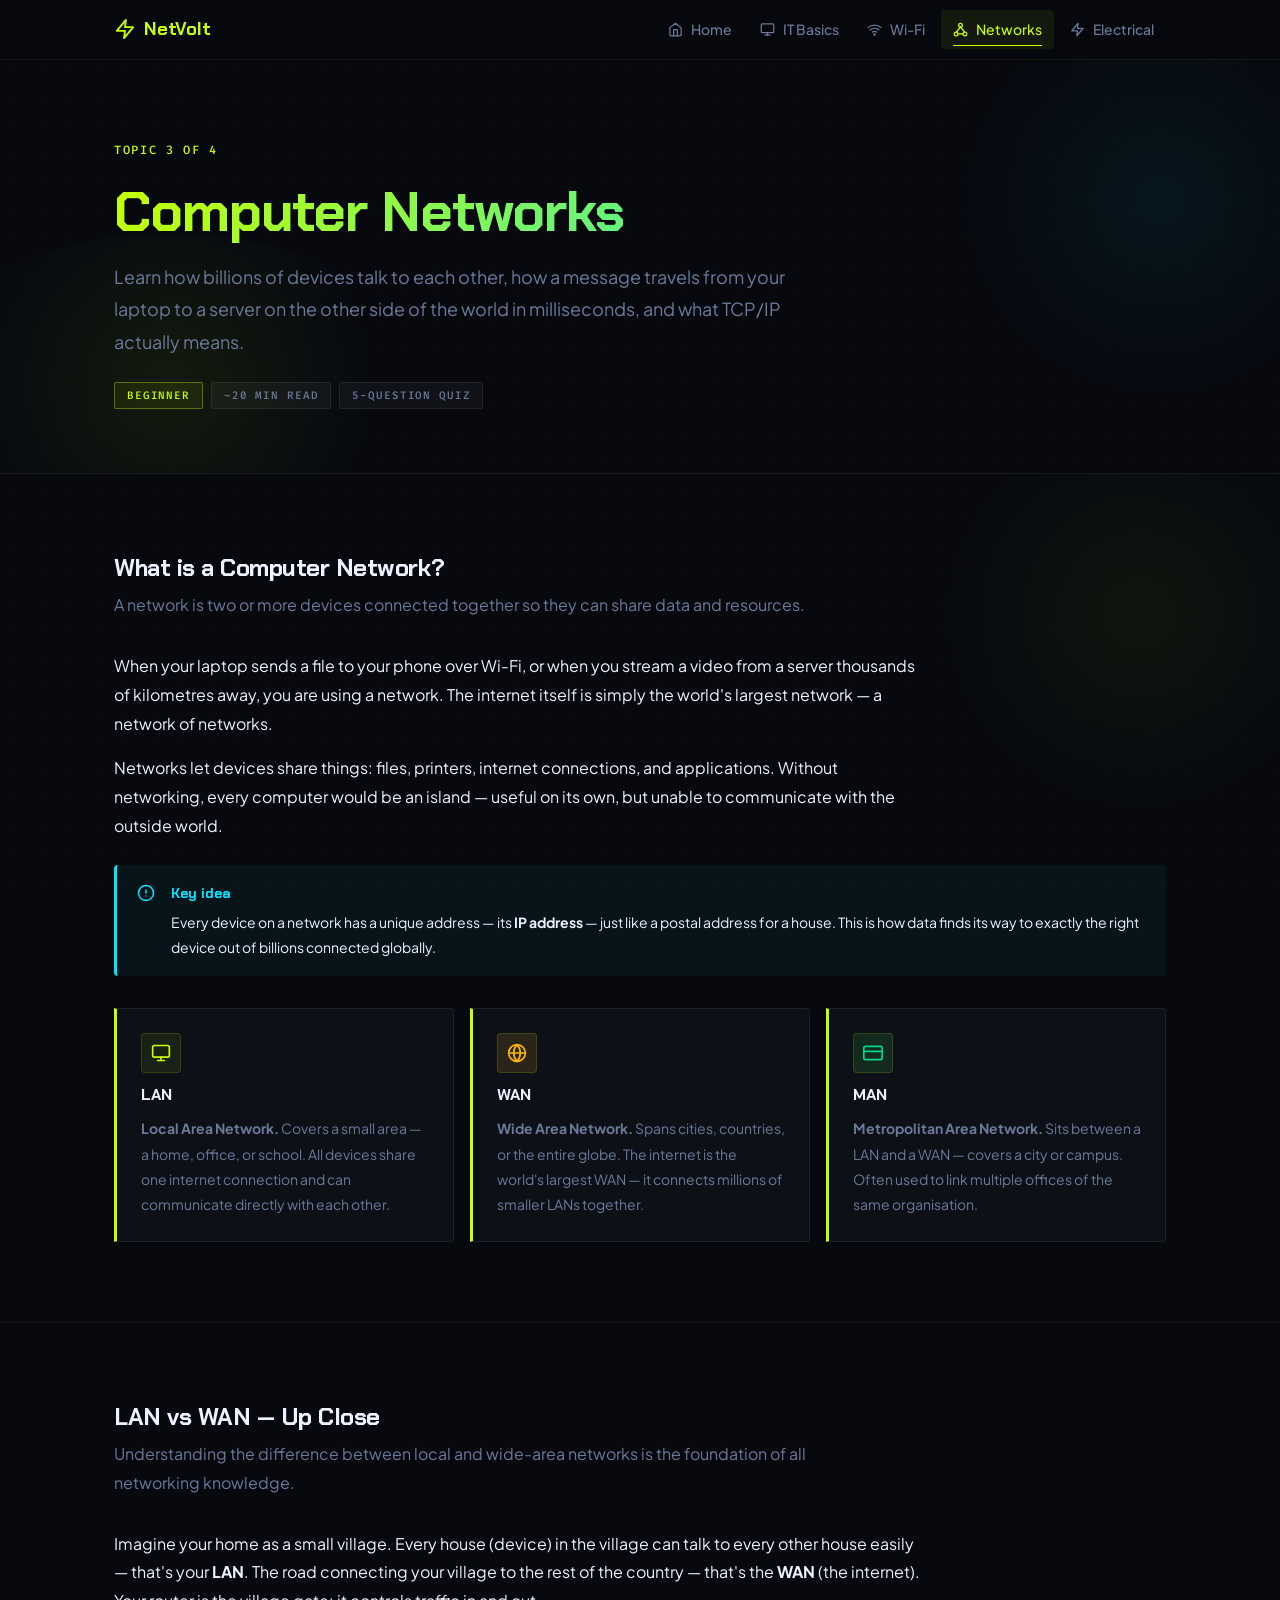
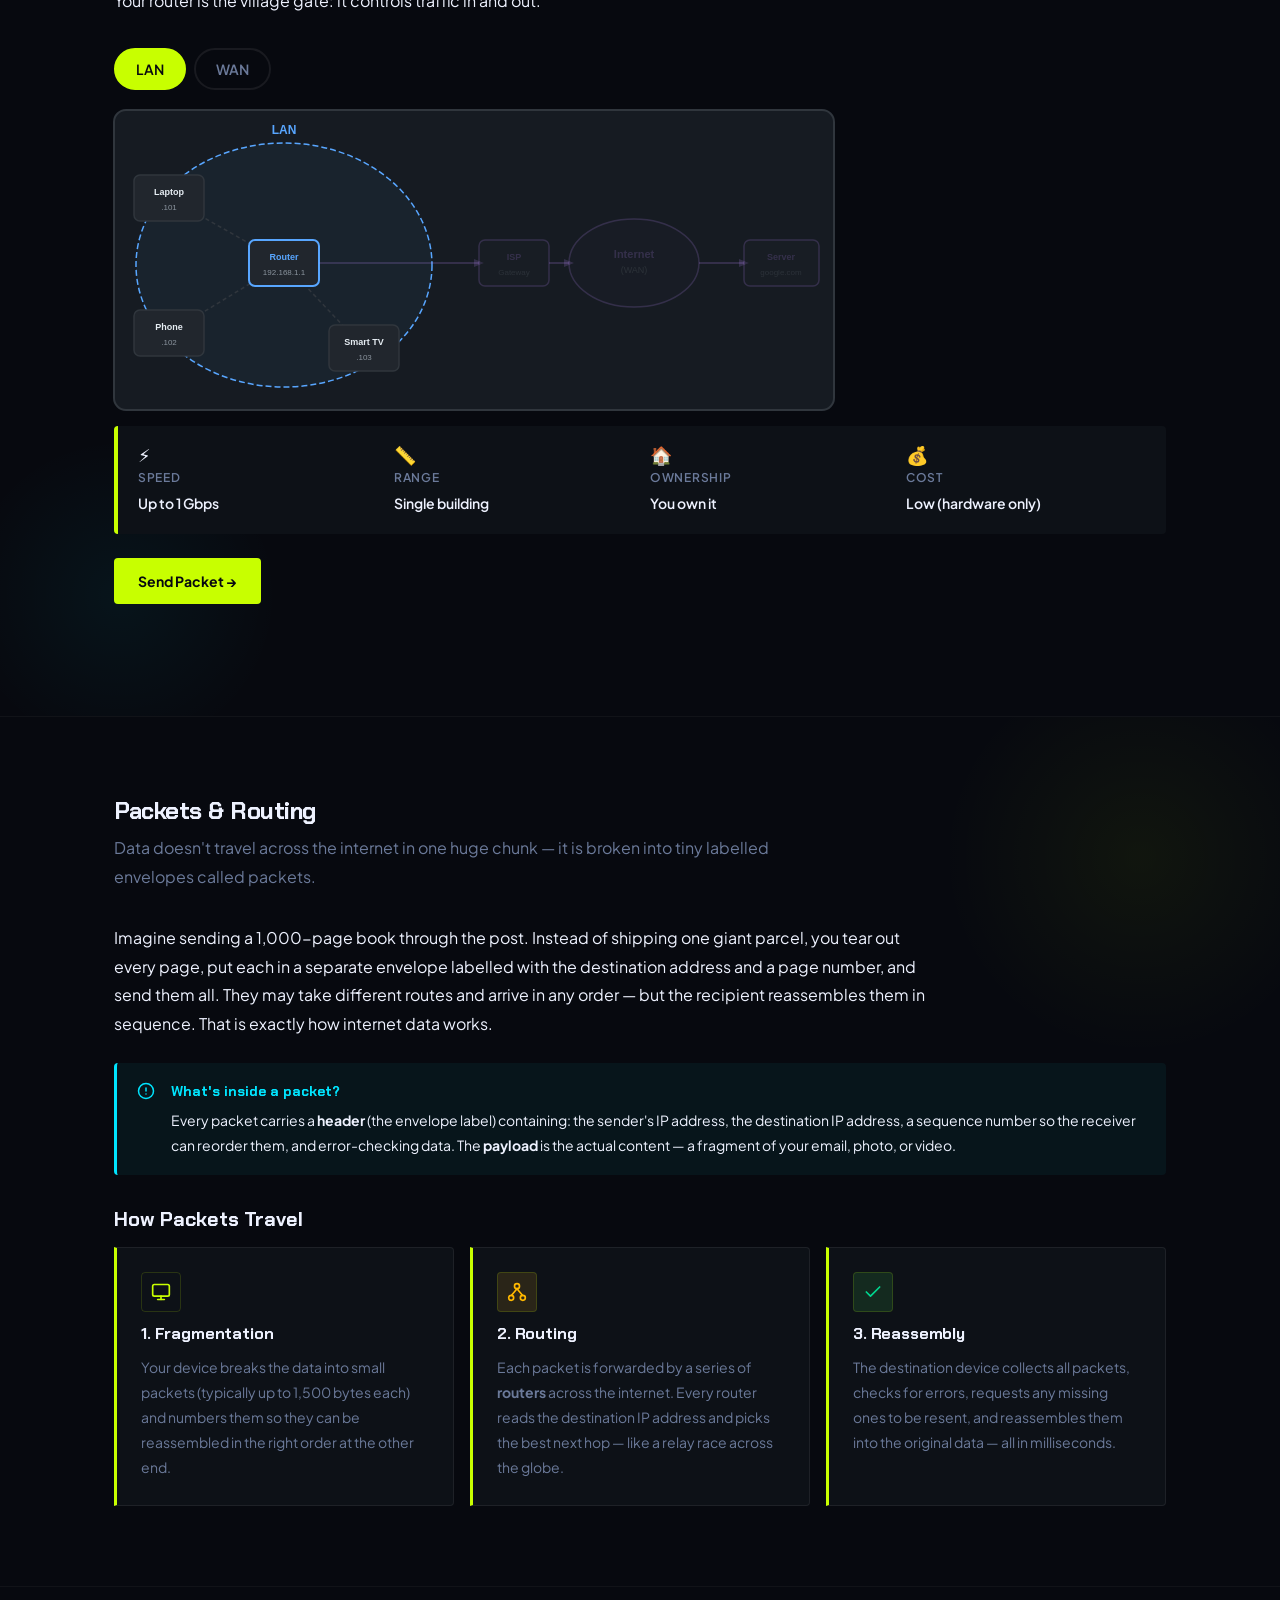
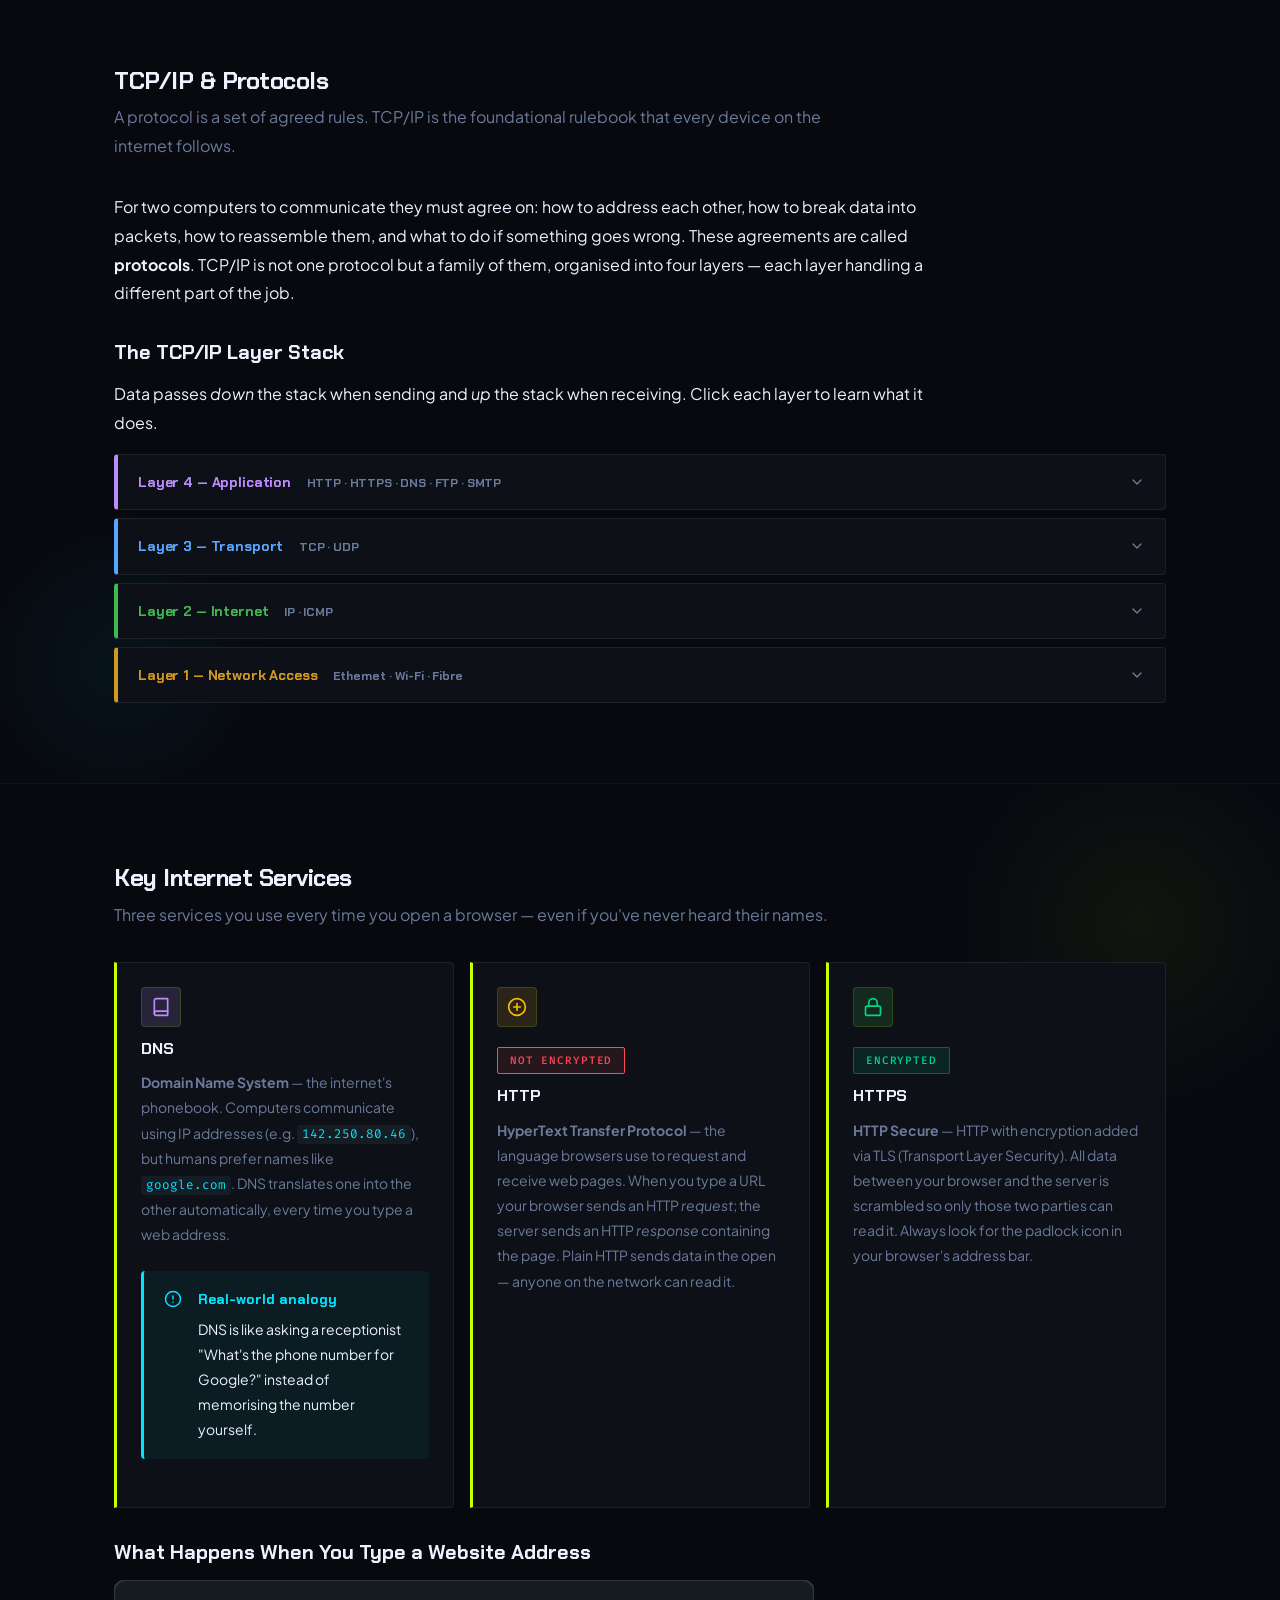
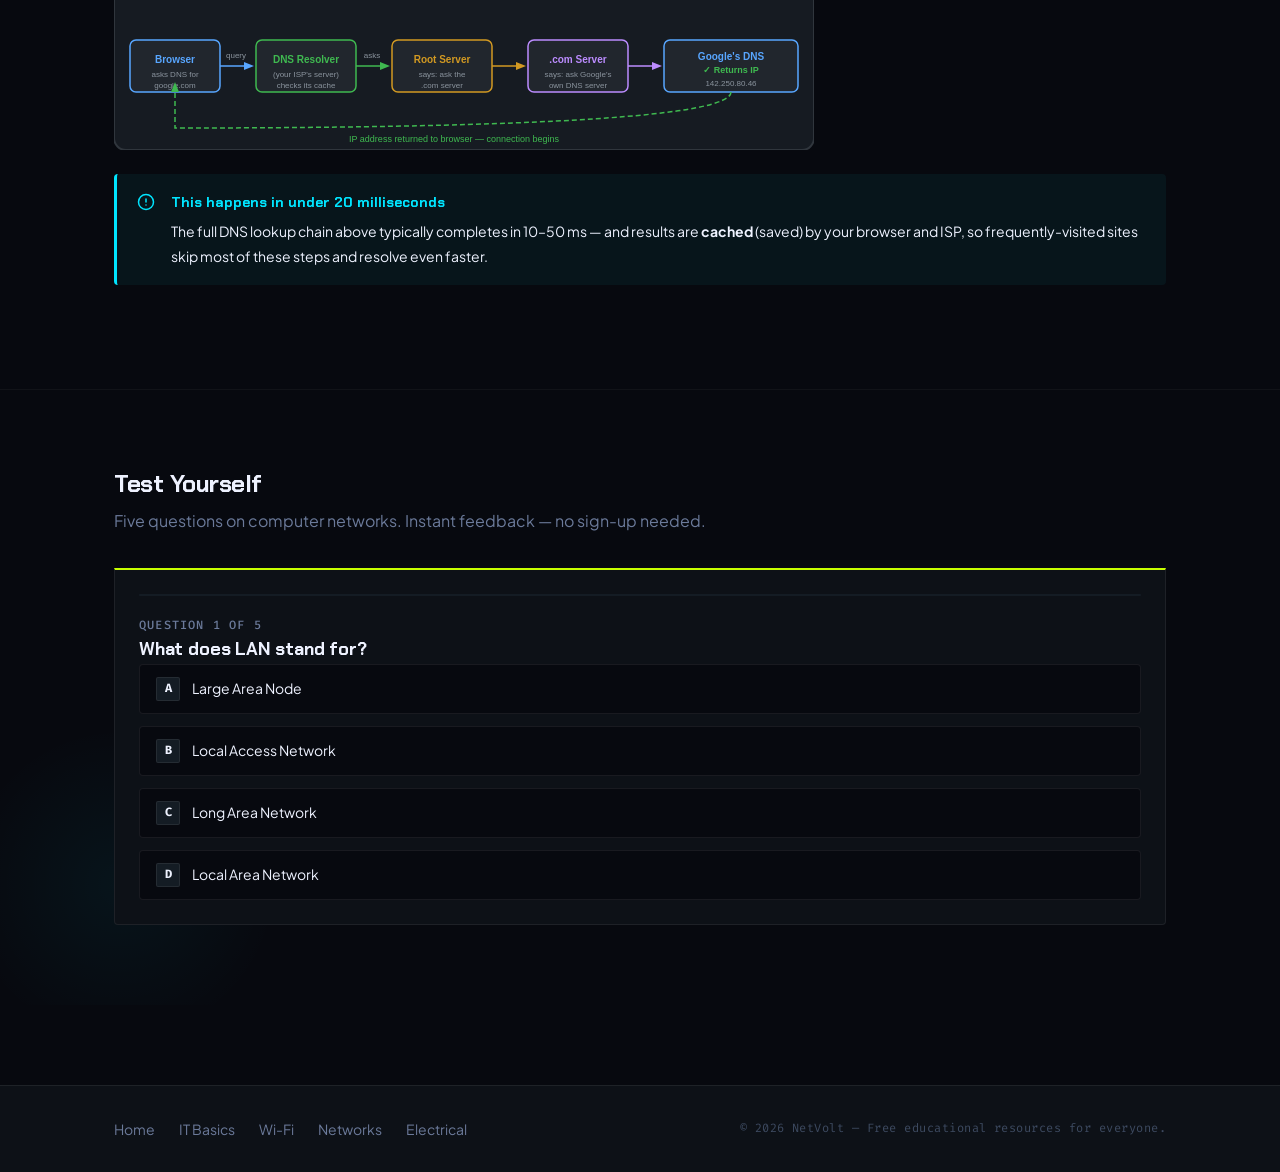
==== commit 73f1b663: "feat: add LAN vs WAN interactive diagram HTML markup Co-Authored-By: Claude Sonnet 4.6 <noreply@anth" ====
--- a/pages/computer-networks.html
+++ b/pages/computer-networks.html
@@ -326,228 +326,282 @@
           router is the village gate: it controls traffic in and out.
         </p>
 
-        <!-- LAN vs WAN diagram -->
-        <h3 style="margin: var(--space-8) 0 var(--space-4);">Visual Overview</h3>
-        <div style="overflow-x: auto; margin-bottom: var(--space-6);">
-          <svg viewBox="0 0 700 300" role="img"
-               aria-label="Diagram showing two LANs (Home and Office) connected through the internet WAN"
-               style="width:100%; max-width:700px; display:block;">
-
-            <rect x="0" y="0" width="700" height="300" rx="12"
-                  fill="#161b22" stroke="#30363d" stroke-width="2"/>
-
-            <!-- HOME LAN bubble -->
-            <ellipse cx="150" cy="155" rx="128" ry="110"
-                     fill="rgba(88,166,255,0.05)" stroke="#58a6ff" stroke-width="1.5" stroke-dasharray="6,3"/>
-            <text x="150" y="32" text-anchor="middle" fill="#58a6ff"
-                  font-size="12" font-family="Inter,sans-serif" font-weight="700">HOME LAN</text>
-
-            <!-- Router (home) -->
-            <rect x="110" y="128" width="80" height="50" rx="6"
-                  fill="#21262d" stroke="#58a6ff" stroke-width="1.5"/>
-            <line x1="125" y1="128" x2="125" y2="114" stroke="#58a6ff" stroke-width="1.5"/>
-            <line x1="150" y1="128" x2="150" y2="110" stroke="#58a6ff" stroke-width="1.5"/>
-            <line x1="175" y1="128" x2="175" y2="114" stroke="#58a6ff" stroke-width="1.5"/>
-            <text x="150" y="158" text-anchor="middle" fill="#58a6ff"
-                  font-size="9" font-family="Inter,sans-serif" font-weight="600">Router</text>
-            <text x="150" y="170" text-anchor="middle" fill="#8b949e"
-                  font-size="8" font-family="Inter,sans-serif">192.168.1.1</text>
-
-            <!-- Home devices -->
-            <rect x="42" y="195" width="55" height="38" rx="5"
-                  fill="#21262d" stroke="#30363d" stroke-width="1"/>
-            <text x="69" y="218" text-anchor="middle" fill="#8b949e"
-                  font-size="8" font-family="Inter,sans-serif">Laptop</text>
-            <line x1="97" y1="207" x2="115" y2="178" stroke="#30363d" stroke-width="1" stroke-dasharray="3,2"/>
-
-            <rect x="105" y="210" width="55" height="38" rx="5"
-                  fill="#21262d" stroke="#30363d" stroke-width="1"/>
-            <text x="132" y="233" text-anchor="middle" fill="#8b949e"
-                  font-size="8" font-family="Inter,sans-serif">Phone</text>
-            <line x1="150" y1="210" x2="150" y2="178" stroke="#30363d" stroke-width="1" stroke-dasharray="3,2"/>
-
-            <rect x="170" y="195" width="55" height="38" rx="5"
-                  fill="#21262d" stroke="#30363d" stroke-width="1"/>
-            <text x="197" y="218" text-anchor="middle" fill="#8b949e"
-                  font-size="8" font-family="Inter,sans-serif">Smart TV</text>
-            <line x1="187" y1="195" x2="175" y2="178" stroke="#30363d" stroke-width="1" stroke-dasharray="3,2"/>
-
-            <!-- WAN / Internet cloud in the centre -->
-            <ellipse cx="350" cy="155" rx="72" ry="55"
-                     fill="rgba(188,140,255,0.08)" stroke="#bc8cff" stroke-width="1.5"/>
-            <text x="350" y="148" text-anchor="middle" fill="#bc8cff"
-                  font-size="13" font-family="Inter,sans-serif" font-weight="700">Internet</text>
-            <text x="350" y="164" text-anchor="middle" fill="#8b949e"
-                  font-size="9" font-family="Inter,sans-serif">(WAN)</text>
-
-            <!-- Connection lines: home router ↔ internet -->
-            <line x1="190" y1="155" x2="278" y2="155"
-                  stroke="#bc8cff" stroke-width="2"/>
-            <polygon points="278,151 288,155 278,159" fill="#bc8cff"/>
-
-            <!-- Connection lines: internet ↔ office router -->
-            <line x1="422" y1="155" x2="510" y2="155"
-                  stroke="#bc8cff" stroke-width="2"/>
-            <polygon points="510,151 520,155 510,159" fill="#bc8cff"/>
-
-            <!-- OFFICE LAN bubble -->
-            <ellipse cx="550" cy="155" rx="128" ry="110"
-                     fill="rgba(63,185,80,0.05)" stroke="#3fb950" stroke-width="1.5" stroke-dasharray="6,3"/>
-            <text x="550" y="32" text-anchor="middle" fill="#3fb950"
-                  font-size="12" font-family="Inter,sans-serif" font-weight="700">OFFICE LAN</text>
-
-            <!-- Router (office) -->
-            <rect x="510" y="128" width="80" height="50" rx="6"
-                  fill="#21262d" stroke="#3fb950" stroke-width="1.5"/>
-            <line x1="525" y1="128" x2="525" y2="114" stroke="#3fb950" stroke-width="1.5"/>
-            <line x1="550" y1="128" x2="550" y2="110" stroke="#3fb950" stroke-width="1.5"/>
-            <line x1="575" y1="128" x2="575" y2="114" stroke="#3fb950" stroke-width="1.5"/>
-            <text x="550" y="158" text-anchor="middle" fill="#3fb950"
-                  font-size="9" font-family="Inter,sans-serif" font-weight="600">Router</text>
-            <text x="550" y="170" text-anchor="middle" fill="#8b949e"
-                  font-size="8" font-family="Inter,sans-serif">10.0.0.1</text>
-
-            <!-- Office devices -->
-            <rect x="482" y="195" width="55" height="38" rx="5"
-                  fill="#21262d" stroke="#30363d" stroke-width="1"/>
-            <text x="509" y="218" text-anchor="middle" fill="#8b949e"
-                  font-size="8" font-family="Inter,sans-serif">PC 1</text>
-            <line x1="515" y1="195" x2="525" y2="178" stroke="#30363d" stroke-width="1" stroke-dasharray="3,2"/>
-
-            <rect x="545" y="210" width="55" height="38" rx="5"
-                  fill="#21262d" stroke="#30363d" stroke-width="1"/>
-            <text x="572" y="233" text-anchor="middle" fill="#8b949e"
-                  font-size="8" font-family="Inter,sans-serif">PC 2</text>
-            <line x1="563" y1="210" x2="560" y2="178" stroke="#30363d" stroke-width="1" stroke-dasharray="3,2"/>
-
-            <rect x="608" y="195" width="55" height="38" rx="5"
-                  fill="#21262d" stroke="#30363d" stroke-width="1"/>
-            <text x="635" y="218" text-anchor="middle" fill="#8b949e"
-                  font-size="8" font-family="Inter,sans-serif">Server</text>
-            <line x1="620" y1="195" x2="588" y2="178" stroke="#30363d" stroke-width="1" stroke-dasharray="3,2"/>
-
-            <!-- Labels -->
-            <text x="235" y="145" text-anchor="middle" fill="#8b949e"
-                  font-size="8" font-family="Inter,sans-serif">ISP cable</text>
-            <text x="465" y="145" text-anchor="middle" fill="#8b949e"
-                  font-size="8" font-family="Inter,sans-serif">ISP cable</text>
-
-          </svg>
+        <!-- Tab bar -->
+        <div class="lan-wan-tabs" role="tablist" aria-label="Network type view"
+             style="margin-top: var(--space-8);">
+          <button class="lan-wan-tab"
+                  role="tab"
+                  id="tab-lan"
+                  aria-selected="true"
+                  aria-controls="lan-wan-diagram-region">
+            LAN
+          </button>
+          <button class="lan-wan-tab"
+                  role="tab"
+                  id="tab-wan"
+                  aria-selected="false"
+                  aria-controls="lan-wan-diagram-region">
+            WAN
+          </button>
         </div>
 
-        <!-- Flip cards: key concepts -->
-        <div class="callout callout-tip" role="note">
-          <svg aria-hidden="true" xmlns="http://www.w3.org/2000/svg"
-               viewBox="0 0 24 24" fill="none"
-               stroke="currentColor" stroke-width="2"
-               stroke-linecap="round" stroke-linejoin="round">
-            <path d="M18 11V6a2 2 0 0 0-2-2 2 2 0 0 0-2 2"/>
-            <path d="M14 10V4a2 2 0 0 0-2-2 2 2 0 0 0-2 2v2"/>
-            <path d="M10 10.5V6a2 2 0 0 0-2-2 2 2 0 0 0-2 2v8"/>
-            <path d="M18 8a2 2 0 1 1 4 0v6a8 8 0 0 1-8 8h-2c-2.8 0-4.5-.86-5.99-2.34l-3.6-3.6a2 2 0 0 1 2.83-2.82L7 15"/>
-          </svg>
-          <div class="callout__content">
-            <p class="callout__title">Try it!</p>
-            <p class="callout__body">Click each card to flip it and see the definition.</p>
-          </div>
-        </div>
-
-        <div class="flip-grid" role="list" style="margin-top: var(--space-6);">
-
-          <div class="flip-card" role="listitem" tabindex="0"
-               aria-label="LAN — click to flip and learn more">
-            <div class="flip-card__inner">
-              <div class="flip-card__front">
-                <svg aria-hidden="true" xmlns="http://www.w3.org/2000/svg"
-                     viewBox="0 0 24 24" fill="none" stroke="currentColor"
-                     stroke-width="2" stroke-linecap="round" stroke-linejoin="round">
-                  <path d="M3 9l9-7 9 7v11a2 2 0 0 1-2 2H5a2 2 0 0 1-2-2z"/>
-                  <polyline points="9 22 9 12 15 12 15 22"/>
-                </svg>
-                <p class="flip-card__front-title">LAN</p>
-                <p class="flip-card__hint">Click to flip</p>
+        <!-- Diagram + attribute panel region -->
+        <div id="lan-wan-diagram-region"
+             role="tabpanel"
+             aria-labelledby="tab-lan">
+
+          <div class="lan-wan-diagram-wrap">
+
+            <svg id="lan-wan-svg"
+                 class="tab-lan"
+                 viewBox="0 0 720 300"
+                 role="img"
+                 aria-label="Interactive LAN and WAN network diagram. Click any node for details."
+                 style="width:100%; max-width:720px; display:block; overflow:visible;">
+
+              <!-- Background -->
+              <rect x="0" y="0" width="720" height="300" rx="12"
+                    fill="#161b22" stroke="#30363d" stroke-width="2"/>
+
+              <!-- ── LAN BOUNDARY ──────────────────────────────── -->
+              <g class="lan-boundary">
+                <ellipse cx="170" cy="155" rx="148" ry="122"
+                         fill="rgba(88,166,255,0.05)"
+                         stroke="#58a6ff" stroke-width="1.5" stroke-dasharray="6,3"/>
+                <text x="170" y="24" text-anchor="middle"
+                      fill="#58a6ff" font-size="12"
+                      font-family="Inter,sans-serif" font-weight="700">LAN</text>
+              </g>
+
+              <!-- ── LAN DEVICE LINKS ───────────────────────────── -->
+              <line class="lan-device-link" x1="55" y1="88" x2="170" y2="153"
+                    stroke="#30363d" stroke-width="1.5" stroke-dasharray="4,3"/>
+              <line class="lan-device-link" x1="55" y1="223" x2="170" y2="153"
+                    stroke="#30363d" stroke-width="1.5" stroke-dasharray="4,3"/>
+              <line class="lan-device-link" x1="250" y1="238" x2="170" y2="153"
+                    stroke="#30363d" stroke-width="1.5" stroke-dasharray="4,3"/>
+
+              <!-- ── LAN DEVICE NODES ───────────────────────────── -->
+
+              <!-- Laptop -->
+              <g class="lan-device" id="node-laptop"
+                 tabindex="0" role="button"
+                 aria-label="Laptop — click for details"
+                 aria-describedby="lan-wan-tooltip"
+                 style="cursor:pointer;">
+                <rect x="20" y="65" width="70" height="46" rx="6"
+                      fill="#21262d" stroke="#30363d" stroke-width="1.5"/>
+                <text x="55" y="85" text-anchor="middle"
+                      fill="#e6edf3" font-size="9"
+                      font-family="Inter,sans-serif" font-weight="600">Laptop</text>
+                <text x="55" y="100" text-anchor="middle"
+                      fill="#8b949e" font-size="8"
+                      font-family="Inter,sans-serif">.101</text>
+              </g>
+
+              <!-- Phone -->
+              <g class="lan-device" id="node-phone"
+                 tabindex="0" role="button"
+                 aria-label="Phone — click for details"
+                 aria-describedby="lan-wan-tooltip"
+                 style="cursor:pointer;">
+                <rect x="20" y="200" width="70" height="46" rx="6"
+                      fill="#21262d" stroke="#30363d" stroke-width="1.5"/>
+                <text x="55" y="220" text-anchor="middle"
+                      fill="#e6edf3" font-size="9"
+                      font-family="Inter,sans-serif" font-weight="600">Phone</text>
+                <text x="55" y="235" text-anchor="middle"
+                      fill="#8b949e" font-size="8"
+                      font-family="Inter,sans-serif">.102</text>
+              </g>
+
+              <!-- Smart TV -->
+              <g class="lan-device" id="node-smarttv"
+                 tabindex="0" role="button"
+                 aria-label="Smart TV — click for details"
+                 aria-describedby="lan-wan-tooltip"
+                 style="cursor:pointer;">
+                <rect x="215" y="215" width="70" height="46" rx="6"
+                      fill="#21262d" stroke="#30363d" stroke-width="1.5"/>
+                <text x="250" y="235" text-anchor="middle"
+                      fill="#e6edf3" font-size="9"
+                      font-family="Inter,sans-serif" font-weight="600">Smart TV</text>
+                <text x="250" y="250" text-anchor="middle"
+                      fill="#8b949e" font-size="8"
+                      font-family="Inter,sans-serif">.103</text>
+              </g>
+
+              <!-- ── ROUTER (shared — always visible) ──────────── -->
+              <g id="node-router"
+                 tabindex="0" role="button"
+                 aria-label="Router — click for details"
+                 aria-describedby="lan-wan-tooltip"
+                 style="cursor:pointer;">
+                <rect x="135" y="130" width="70" height="46" rx="6"
+                      fill="#21262d" stroke="#58a6ff" stroke-width="2"/>
+                <text x="170" y="150" text-anchor="middle"
+                      fill="#58a6ff" font-size="9"
+                      font-family="Inter,sans-serif" font-weight="700">Router</text>
+                <text x="170" y="165" text-anchor="middle"
+                      fill="#8b949e" font-size="8"
+                      font-family="Inter,sans-serif">192.168.1.1</text>
+              </g>
+
+              <!-- ── WAN LINKS ──────────────────────────────────── -->
+              <line class="wan-link" x1="205" y1="153" x2="365" y2="153"
+                    stroke="#bc8cff" stroke-width="2"/>
+              <polygon class="wan-link" points="360,149 370,153 360,157" fill="#bc8cff"/>
+
+              <line class="wan-link" x1="435" y1="153" x2="455" y2="153"
+                    stroke="#bc8cff" stroke-width="2"/>
+              <polygon class="wan-link" points="450,149 460,153 450,157" fill="#bc8cff"/>
+
+              <line class="wan-link" x1="585" y1="153" x2="630" y2="153"
+                    stroke="#bc8cff" stroke-width="2"/>
+              <polygon class="wan-link" points="625,149 635,153 625,157" fill="#bc8cff"/>
+
+              <!-- ── WAN NODES ───────────────────────────────────── -->
+
+              <!-- ISP -->
+              <g class="wan-node" id="node-isp"
+                 tabindex="0" role="button"
+                 aria-label="ISP — click for details"
+                 aria-describedby="lan-wan-tooltip"
+                 style="cursor:pointer;">
+                <rect x="365" y="130" width="70" height="46" rx="6"
+                      fill="#21262d" stroke="#bc8cff" stroke-width="1.5"/>
+                <text x="400" y="150" text-anchor="middle"
+                      fill="#bc8cff" font-size="9"
+                      font-family="Inter,sans-serif" font-weight="700">ISP</text>
+                <text x="400" y="165" text-anchor="middle"
+                      fill="#8b949e" font-size="8"
+                      font-family="Inter,sans-serif">Gateway</text>
+              </g>
+
+              <!-- Internet cloud -->
+              <g class="wan-node" id="node-internet"
+                 tabindex="0" role="button"
+                 aria-label="Internet (WAN) — click for details"
+                 aria-describedby="lan-wan-tooltip"
+                 style="cursor:pointer;">
+                <ellipse cx="520" cy="153" rx="65" ry="44"
+                         fill="rgba(188,140,255,0.08)"
+                         stroke="#bc8cff" stroke-width="1.5"/>
+                <text x="520" y="148" text-anchor="middle"
+                      fill="#bc8cff" font-size="11"
+                      font-family="Inter,sans-serif" font-weight="700">Internet</text>
+                <text x="520" y="163" text-anchor="middle"
+                      fill="#8b949e" font-size="9"
+                      font-family="Inter,sans-serif">(WAN)</text>
+              </g>
+
+              <!-- Remote Server -->
+              <g class="wan-node" id="node-server"
+                 tabindex="0" role="button"
+                 aria-label="Remote Server — click for details"
+                 aria-describedby="lan-wan-tooltip"
+                 style="cursor:pointer;">
+                <rect x="630" y="130" width="75" height="46" rx="6"
+                      fill="#21262d" stroke="#bc8cff" stroke-width="1.5"/>
+                <text x="667" y="150" text-anchor="middle"
+                      fill="#bc8cff" font-size="9"
+                      font-family="Inter,sans-serif" font-weight="700">Server</text>
+                <text x="667" y="165" text-anchor="middle"
+                      fill="#8b949e" font-size="8"
+                      font-family="Inter,sans-serif">google.com</text>
+              </g>
+
+              <!-- ── HOP LABEL (updated by JS during animation) ── -->
+              <text id="hop-label" x="300" y="22" text-anchor="middle"
+                    fill="#3fb950" font-size="10"
+                    font-family="Inter,sans-serif" font-weight="600"
+                    opacity="0"></text>
+
+              <!-- ── PACKET DOT (animated by JS) ──────────────── -->
+              <circle id="packet-dot" cx="55" cy="88" r="6"
+                      fill="#58a6ff" opacity="0"
+                      style="filter:drop-shadow(0 0 6px #58a6ff);"></circle>
+
+            </svg>
+
+            <!-- Tooltip popup (absolutely positioned over the SVG) -->
+            <div id="lan-wan-tooltip"
+                 class="lan-wan-tooltip"
+                 role="tooltip"
+                 hidden>
+              <button class="lan-wan-tooltip__close"
+                      id="tooltip-close"
+                      aria-label="Close tooltip">&#215;</button>
+              <p class="lan-wan-tooltip__title" id="tooltip-title"></p>
+              <p class="lan-wan-tooltip__body"  id="tooltip-body"></p>
+            </div>
+
+          </div><!-- /.lan-wan-diagram-wrap -->
+
+          <!-- Attribute panel -->
+          <div class="lan-wan-panel" id="lan-wan-panel">
+
+            <div id="panel-lan">
+              <div class="lan-wan-panel__grid">
+                <div class="lan-wan-stat">
+                  <span class="lan-wan-stat__icon">&#9889;</span>
+                  <span class="lan-wan-stat__label">Speed</span>
+                  <span class="lan-wan-stat__value">Up to 1 Gbps</span>
+                </div>
+                <div class="lan-wan-stat">
+                  <span class="lan-wan-stat__icon">&#128207;</span>
+                  <span class="lan-wan-stat__label">Range</span>
+                  <span class="lan-wan-stat__value">Single building</span>
+                </div>
+                <div class="lan-wan-stat">
+                  <span class="lan-wan-stat__icon">&#127968;</span>
+                  <span class="lan-wan-stat__label">Ownership</span>
+                  <span class="lan-wan-stat__value">You own it</span>
+                </div>
+                <div class="lan-wan-stat">
+                  <span class="lan-wan-stat__icon">&#128176;</span>
+                  <span class="lan-wan-stat__label">Cost</span>
+                  <span class="lan-wan-stat__value">Low (hardware only)</span>
+                </div>
               </div>
-              <div class="flip-card__back">
-                <p class="flip-card__back-text">
-                  <strong>Local Area Network.</strong> A network limited to
-                  one building or site — your home Wi-Fi is a LAN. Devices
-                  share one internet connection and can directly send files to
-                  each other.
-                </p>
+            </div>
+
+            <div id="panel-wan" hidden>
+              <div class="lan-wan-panel__grid">
+                <div class="lan-wan-stat">
+                  <span class="lan-wan-stat__icon">&#9889;</span>
+                  <span class="lan-wan-stat__label">Speed</span>
+                  <span class="lan-wan-stat__value">10 Mbps &ndash; 1 Gbps</span>
+                </div>
+                <div class="lan-wan-stat">
+                  <span class="lan-wan-stat__icon">&#128207;</span>
+                  <span class="lan-wan-stat__label">Range</span>
+                  <span class="lan-wan-stat__value">City, country, globe</span>
+                </div>
+                <div class="lan-wan-stat">
+                  <span class="lan-wan-stat__icon">&#127970;</span>
+                  <span class="lan-wan-stat__label">Ownership</span>
+                  <span class="lan-wan-stat__value">Managed by ISPs</span>
+                </div>
+                <div class="lan-wan-stat">
+                  <span class="lan-wan-stat__icon">&#128179;</span>
+                  <span class="lan-wan-stat__label">Cost</span>
+                  <span class="lan-wan-stat__value">Monthly subscription</span>
+                </div>
               </div>
             </div>
-          </div>
-
-          <div class="flip-card" role="listitem" tabindex="0"
-               aria-label="WAN — click to flip and learn more">
-            <div class="flip-card__inner">
-              <div class="flip-card__front">
-                <svg aria-hidden="true" xmlns="http://www.w3.org/2000/svg"
-                     viewBox="0 0 24 24" fill="none" stroke="currentColor"
-                     stroke-width="2" stroke-linecap="round" stroke-linejoin="round">
-                  <circle cx="12" cy="12" r="10"/>
-                  <line x1="2" y1="12" x2="22" y2="12"/>
-                  <path d="M12 2a15.3 15.3 0 0 1 4 10 15.3 15.3 0 0 1-4 10 15.3 15.3 0 0 1-4-10 15.3 15.3 0 0 1 4-10z"/>
-                </svg>
-                <p class="flip-card__front-title">WAN</p>
-                <p class="flip-card__hint">Click to flip</p>
-              </div>
-              <div class="flip-card__back">
-                <p class="flip-card__back-text">
-                  <strong>Wide Area Network.</strong> A network that spans
-                  large geographical areas — cities, countries, or the globe.
-                  The internet is the largest WAN ever built.
-                </p>
-              </div>
-            </div>
-          </div>
-
-          <div class="flip-card" role="listitem" tabindex="0"
-               aria-label="Bandwidth — click to flip and learn more">
-            <div class="flip-card__inner">
-              <div class="flip-card__front">
-                <svg aria-hidden="true" xmlns="http://www.w3.org/2000/svg"
-                     viewBox="0 0 24 24" fill="none" stroke="currentColor"
-                     stroke-width="2" stroke-linecap="round" stroke-linejoin="round">
-                  <polyline points="22 12 18 12 15 21 9 3 6 12 2 12"/>
-                </svg>
-                <p class="flip-card__front-title">Bandwidth</p>
-                <p class="flip-card__hint">Click to flip</p>
-              </div>
-              <div class="flip-card__back">
-                <p class="flip-card__back-text">
-                  The maximum amount of data a connection can carry per second,
-                  measured in Mbps or Gbps. Think of it as the width of a
-                  pipe — wider means more water (data) at once.
-                </p>
-              </div>
-            </div>
-          </div>
-
-          <div class="flip-card" role="listitem" tabindex="0"
-               aria-label="Latency — click to flip and learn more">
-            <div class="flip-card__inner">
-              <div class="flip-card__front">
-                <svg aria-hidden="true" xmlns="http://www.w3.org/2000/svg"
-                     viewBox="0 0 24 24" fill="none" stroke="currentColor"
-                     stroke-width="2" stroke-linecap="round" stroke-linejoin="round">
-                  <circle cx="12" cy="12" r="10"/>
-                  <polyline points="12 6 12 12 16 14"/>
-                </svg>
-                <p class="flip-card__front-title">Latency</p>
-                <p class="flip-card__hint">Click to flip</p>
-              </div>
-              <div class="flip-card__back">
-                <p class="flip-card__back-text">
-                  The delay between sending data and receiving a response,
-                  measured in milliseconds (ms). Low latency is critical for
-                  gaming and video calls; bandwidth matters more for downloads.
-                </p>
-              </div>
-            </div>
-          </div>
-
-        </div>
+
+          </div><!-- /.lan-wan-panel -->
+
+          <!-- Send Packet button -->
+          <div style="margin-bottom: var(--space-8);">
+            <button class="send-packet-btn" id="send-packet-btn">
+              Send Packet &#8594;
+            </button>
+            <div class="sr-only" id="packet-status" aria-live="polite"></div>
+          </div>
+
+        </div><!-- /#lan-wan-diagram-region -->
 
       </div>
     </section>
--- a/css/global.css
+++ b/css/global.css
@@ -1,6 +1,6 @@
 /* =============================================================
    global.css — Design tokens, reset, base typography, utilities
-   Neon Circuit redesign — Syne / Plus Jakarta Sans / Fira Code
+   Neon Circuit redesign — Chakra Petch / Plus Jakarta Sans / Fira Code
    ============================================================= */
 
 /* -------------------------------------------------------------
@@ -43,7 +43,7 @@
   --color-border: rgba(255, 255, 255, 0.07);
 
   /* Typography */
-  --font-heading: 'Syne', system-ui, sans-serif;
+  --font-heading: 'Chakra Petch', system-ui, sans-serif;
   --font-body:    'Plus Jakarta Sans', system-ui, sans-serif;
   --font-mono:    'Fira Code', 'Courier New', monospace;
 
--- a/css/layout.css
+++ b/css/layout.css
@@ -5,9 +5,9 @@
    ============================================================= */
 
 /* -------------------------------------------------------------
-   1. GOOGLE FONTS — Syne + Plus Jakarta Sans + Fira Code
-   ------------------------------------------------------------- */
-@import url('https://fonts.googleapis.com/css2?family=Syne:wght@700;800&family=Plus+Jakarta+Sans:wght@400;500;600&family=Fira+Code:wght@400;500&display=swap');
+   1. GOOGLE FONTS — Chakra Petch + Plus Jakarta Sans + Fira Code
+   ------------------------------------------------------------- */
+@import url('https://fonts.googleapis.com/css2?family=Chakra+Petch:wght@700&family=Plus+Jakarta+Sans:wght@400;500;600&family=Fira+Code:wght@400;500&display=swap');
 
 /* -------------------------------------------------------------
    2. TOP NAVIGATION BAR
--- a/css/components.css
+++ b/css/components.css
@@ -593,3 +593,189 @@
 @media (max-width: 640px) {
   .card-grid { grid-template-columns: 1fr; }
 }
+
+/* ============================================================
+   LAN vs WAN Interactive Diagram
+   ============================================================ */
+
+/* Tab bar */
+.lan-wan-tabs {
+  display: flex;
+  gap: var(--space-2);
+  margin-bottom: var(--space-5);
+}
+
+.lan-wan-tab {
+  padding: var(--space-2) var(--space-5);
+  border-radius: 999px;
+  border: 2px solid var(--color-border);
+  background: transparent;
+  font-family: var(--font-body);
+  font-size: var(--text-sm);
+  font-weight: 600;
+  cursor: pointer;
+  transition: background 0.2s, color 0.2s, border-color 0.2s;
+  color: var(--color-text-secondary);
+}
+
+.lan-wan-tab[aria-selected="true"] {
+  background: var(--color-accent);
+  color: #07090f; /* dark text on lime accent — WCAG contrast fix */
+  border-color: var(--color-accent);
+}
+
+/* Diagram SVG wrapper — relative so tooltip can be absolute */
+.lan-wan-diagram-wrap {
+  position: relative;
+  margin-bottom: var(--space-4);
+}
+
+.lan-wan-diagram-wrap svg {
+  width: 100%;
+  max-width: 720px;
+  display: block;
+  overflow: visible;
+}
+
+/* Tab-driven opacity transitions on SVG groups */
+#lan-wan-svg .lan-device,
+#lan-wan-svg .lan-device-link,
+#lan-wan-svg .lan-boundary,
+#lan-wan-svg .wan-node,
+#lan-wan-svg .wan-link {
+  transition: opacity 0.35s ease;
+}
+
+#lan-wan-svg.tab-wan .lan-device,
+#lan-wan-svg.tab-wan .lan-device-link,
+#lan-wan-svg.tab-wan .lan-boundary {
+  opacity: 0.18;
+}
+
+#lan-wan-svg.tab-lan .wan-node,
+#lan-wan-svg.tab-lan .wan-link {
+  opacity: 0.18;
+}
+
+/* Tooltip popup */
+.lan-wan-tooltip {
+  position: absolute;
+  z-index: 10;
+  background: var(--color-bg-secondary);
+  border: 1px solid var(--color-border);
+  border-radius: var(--radius-md);
+  padding: var(--space-3) var(--space-4);
+  max-width: 220px;
+  box-shadow: 0 4px 16px rgba(0, 0, 0, 0.4);
+  transform: translate(-50%, -100%) translateY(-10px);
+  pointer-events: auto;
+}
+
+.lan-wan-tooltip[hidden] {
+  display: none;
+}
+
+.lan-wan-tooltip__title {
+  font-size: var(--text-sm);
+  font-weight: 700;
+  color: var(--color-text-primary);
+  margin: 0 0 var(--space-1) 0;
+}
+
+.lan-wan-tooltip__body {
+  font-size: var(--text-xs);
+  color: var(--color-text-secondary);
+  margin: 0;
+  line-height: 1.5;
+}
+
+.lan-wan-tooltip__close {
+  position: absolute;
+  top: var(--space-1);
+  right: var(--space-2);
+  background: none;
+  border: none;
+  color: var(--color-text-secondary);
+  font-size: var(--text-base);
+  cursor: pointer;
+  line-height: 1;
+  padding: 0;
+}
+
+/* Attribute panel */
+.lan-wan-panel {
+  border-left: 4px solid var(--color-accent);
+  background: var(--color-bg-secondary);
+  border-radius: var(--radius-md);
+  padding: var(--space-5);
+  margin-bottom: var(--space-6);
+  transition: border-color 0.3s;
+}
+
+.lan-wan-panel.tab-wan {
+  border-color: #bc8cff;
+}
+
+.lan-wan-panel__grid {
+  display: grid;
+  grid-template-columns: repeat(2, 1fr);
+  gap: var(--space-4);
+}
+
+@media (min-width: 600px) {
+  .lan-wan-panel__grid {
+    grid-template-columns: repeat(4, 1fr);
+  }
+}
+
+.lan-wan-stat {
+  display: flex;
+  flex-direction: column;
+  gap: var(--space-1);
+}
+
+.lan-wan-stat__icon {
+  font-size: var(--text-lg);
+  line-height: 1;
+}
+
+.lan-wan-stat__label {
+  font-size: var(--text-xs);
+  font-weight: 600;
+  color: var(--color-text-secondary);
+  text-transform: uppercase;
+  letter-spacing: 0.06em;
+}
+
+.lan-wan-stat__value {
+  font-size: var(--text-sm);
+  font-weight: 600;
+  color: var(--color-text-primary);
+}
+
+/* Send Packet button */
+.send-packet-btn {
+  display: inline-flex;
+  align-items: center;
+  gap: var(--space-2);
+  padding: var(--space-3) var(--space-6);
+  background: var(--color-accent);
+  color: #07090f; /* dark text on lime accent — WCAG contrast fix */
+  border: none;
+  border-radius: var(--radius-md);
+  font-family: var(--font-body);
+  font-size: var(--text-sm);
+  font-weight: 700;
+  cursor: pointer;
+  transition: opacity 0.2s;
+}
+
+.send-packet-btn:hover:not(:disabled) {
+  opacity: 0.88;
+}
+
+.send-packet-btn:disabled {
+  opacity: 0.5;
+  cursor: not-allowed;
+}
+
